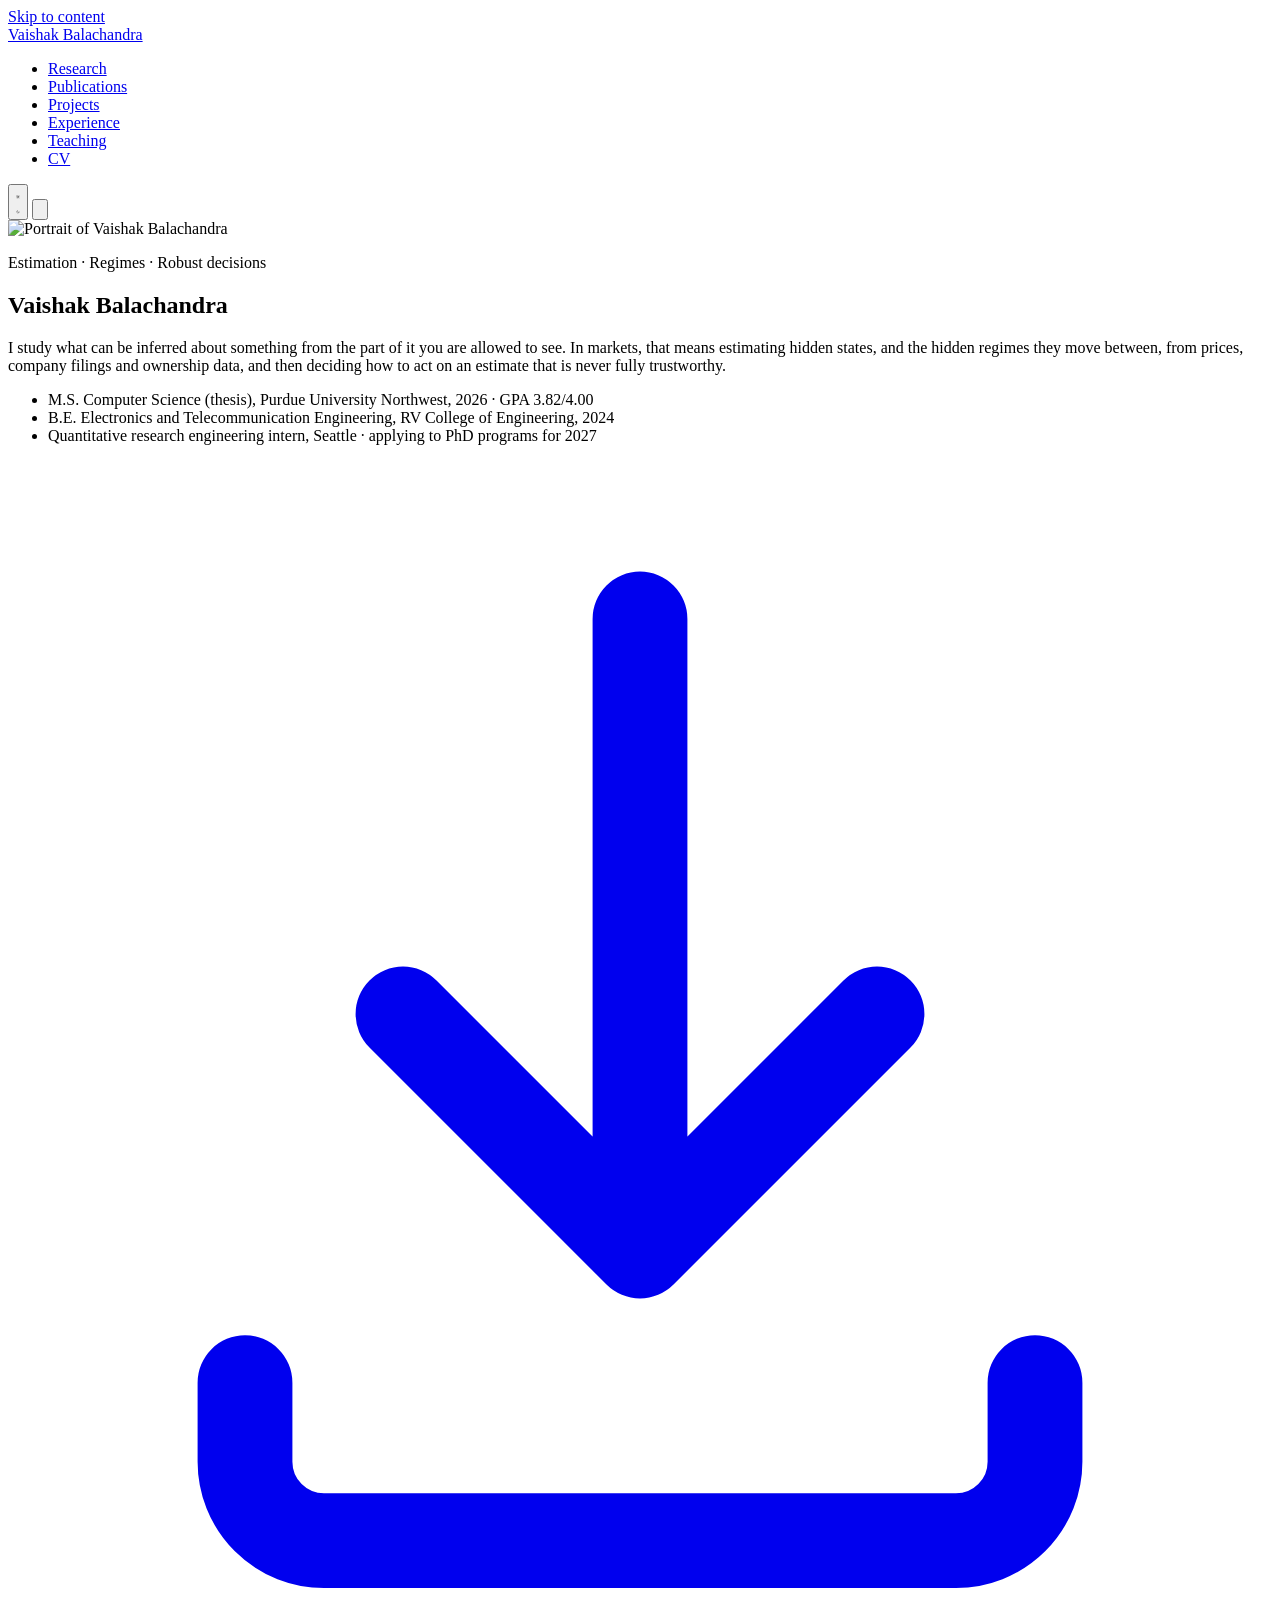
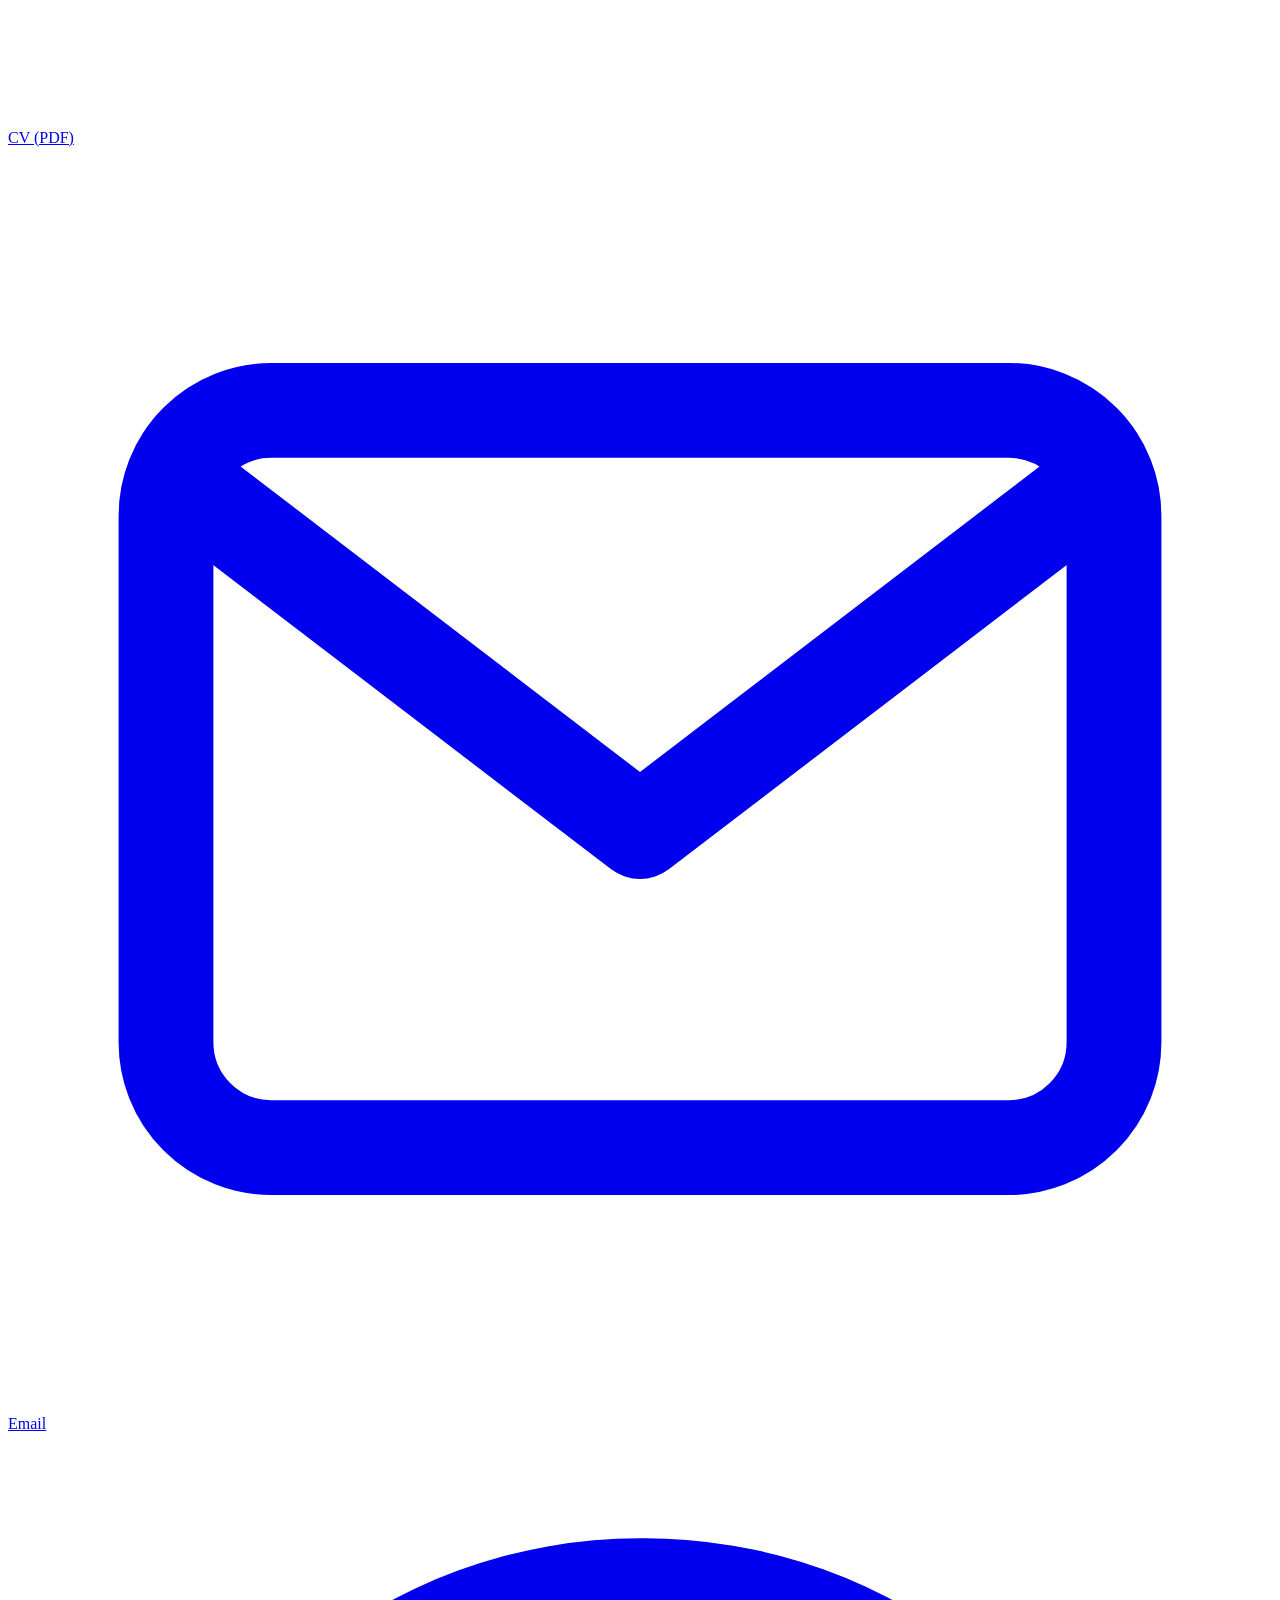
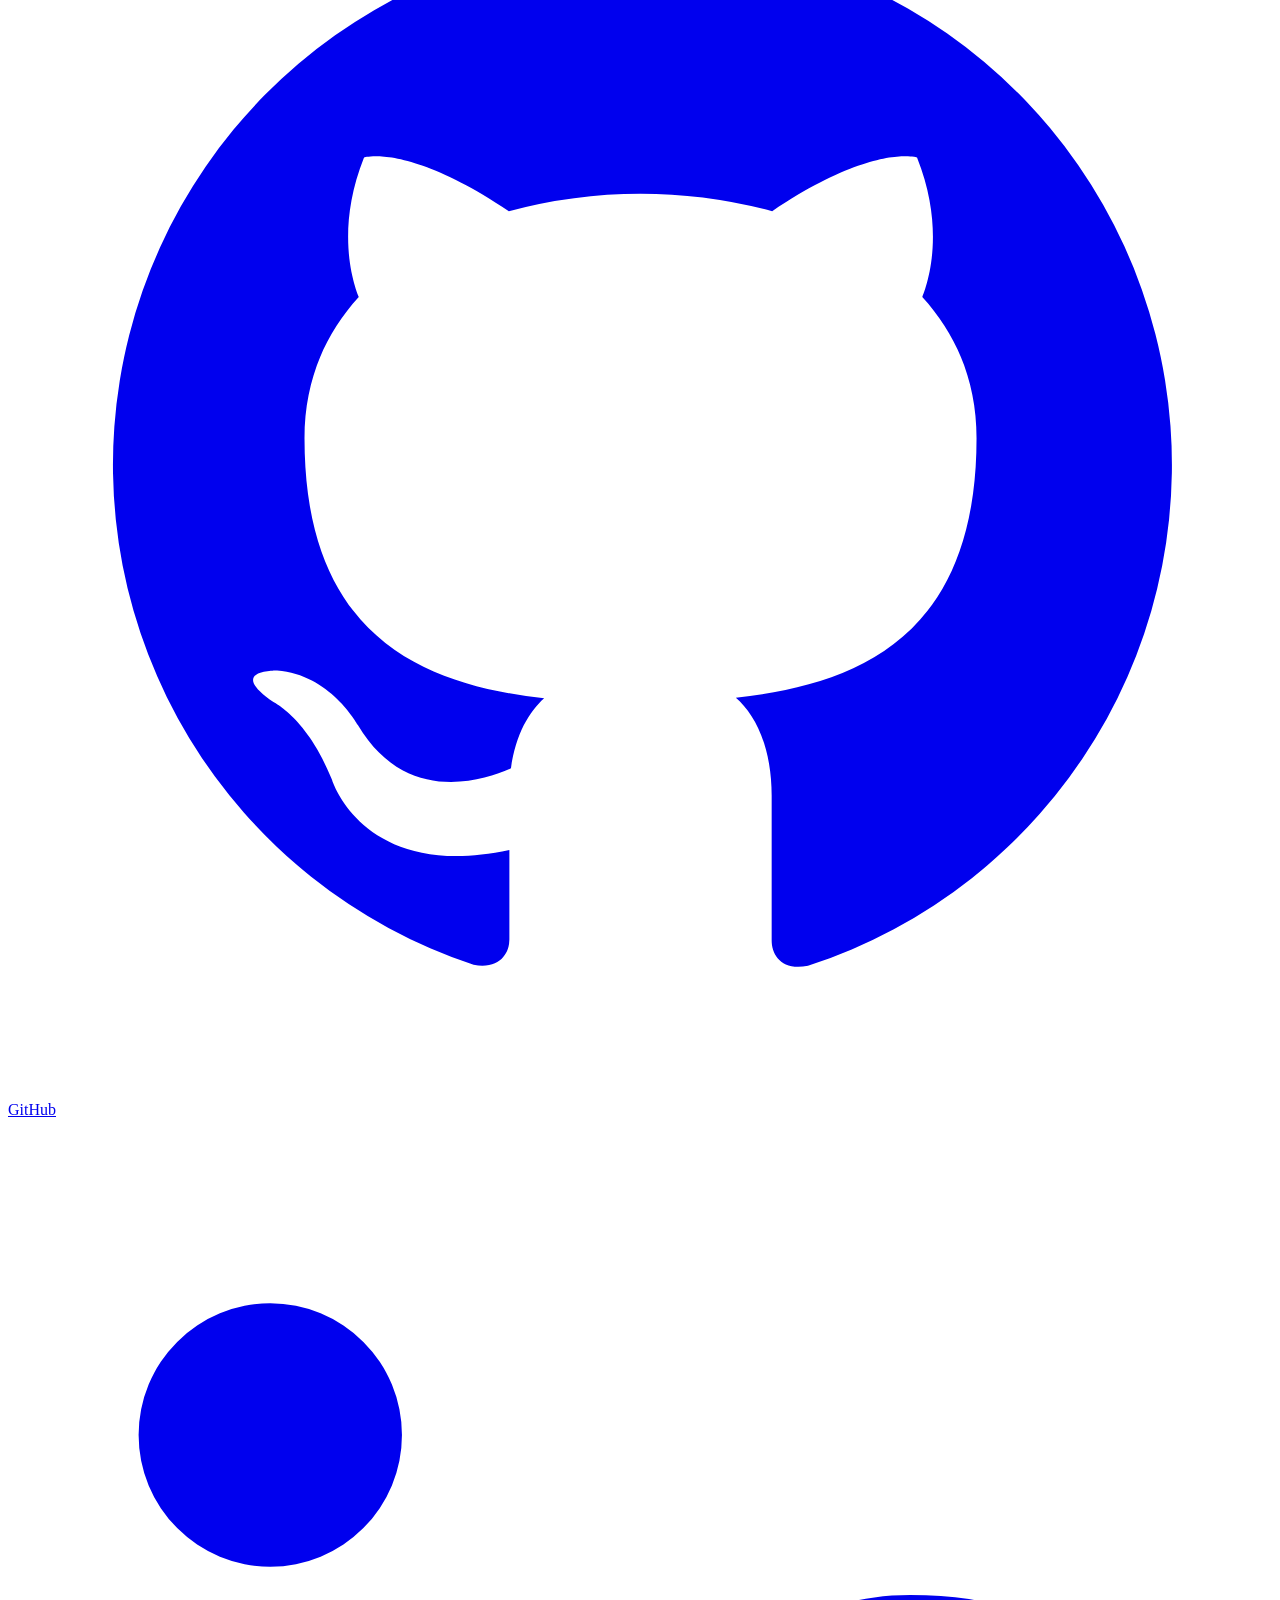
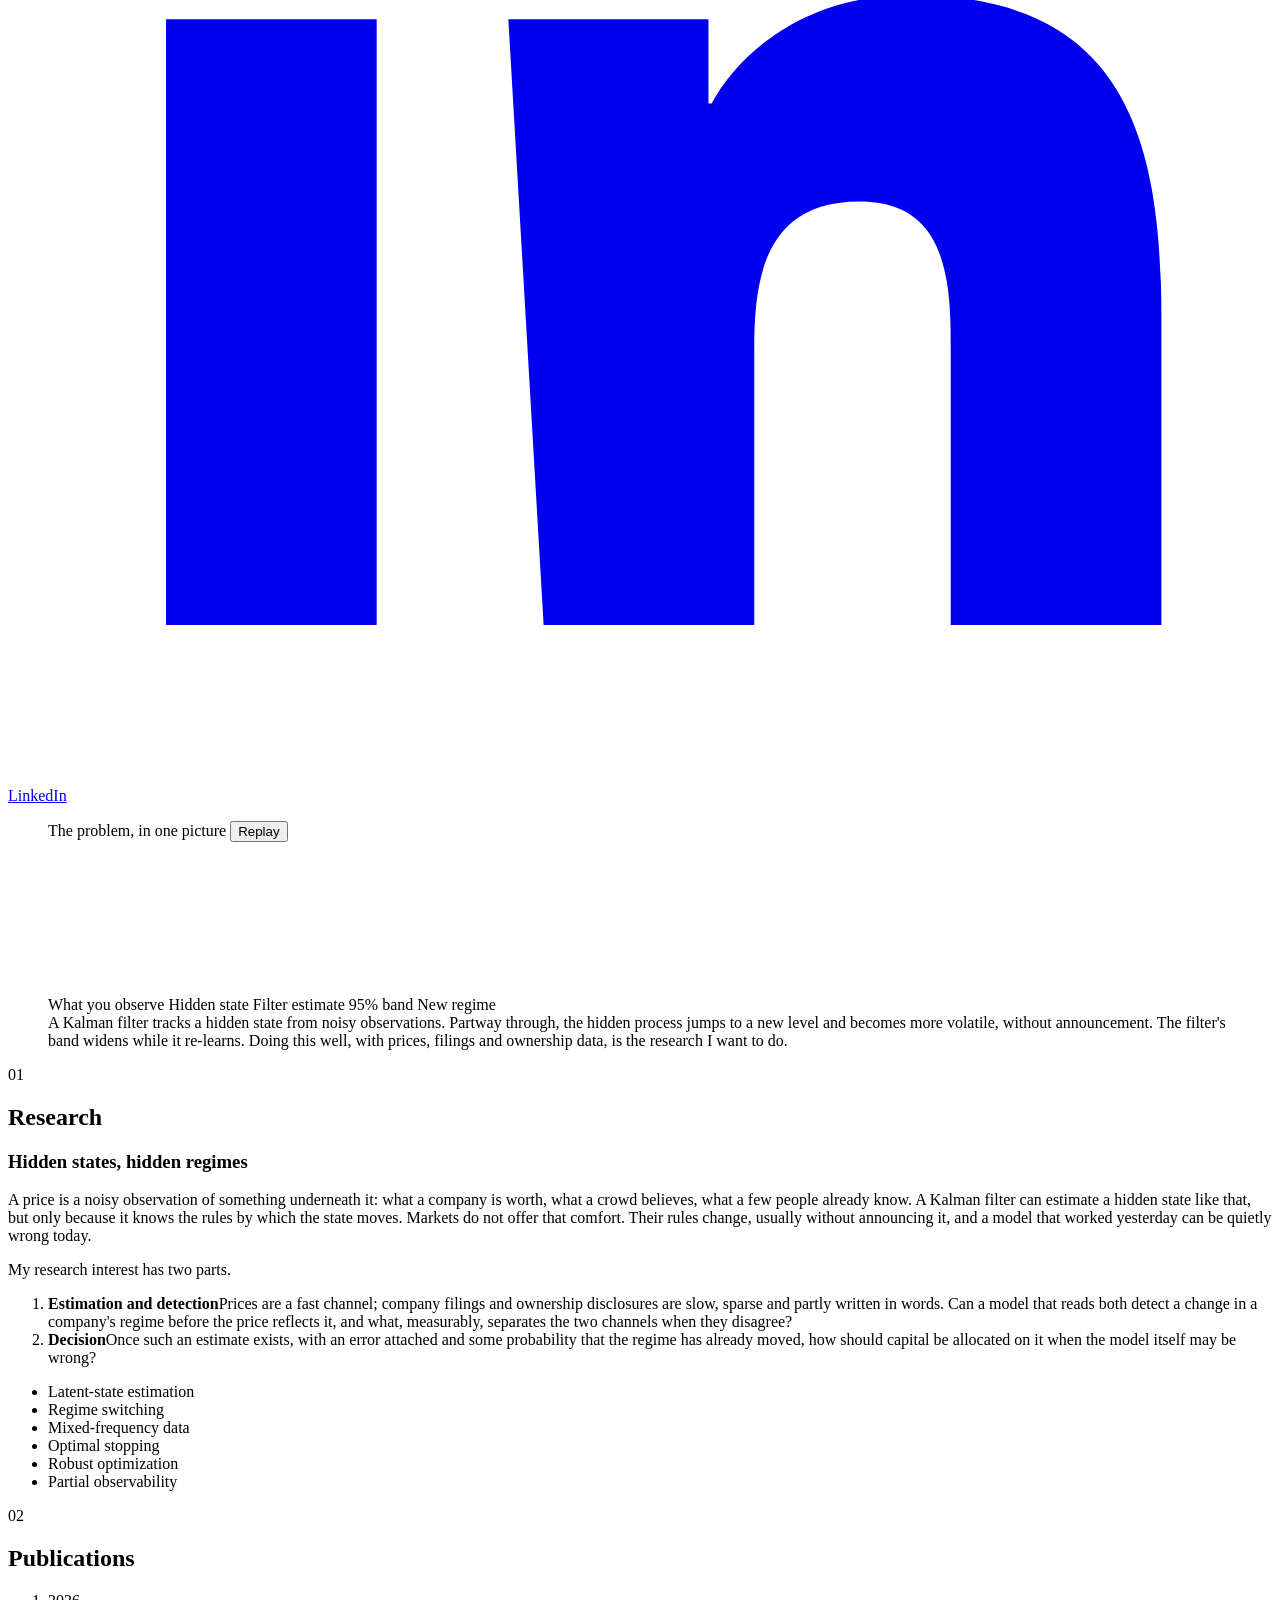
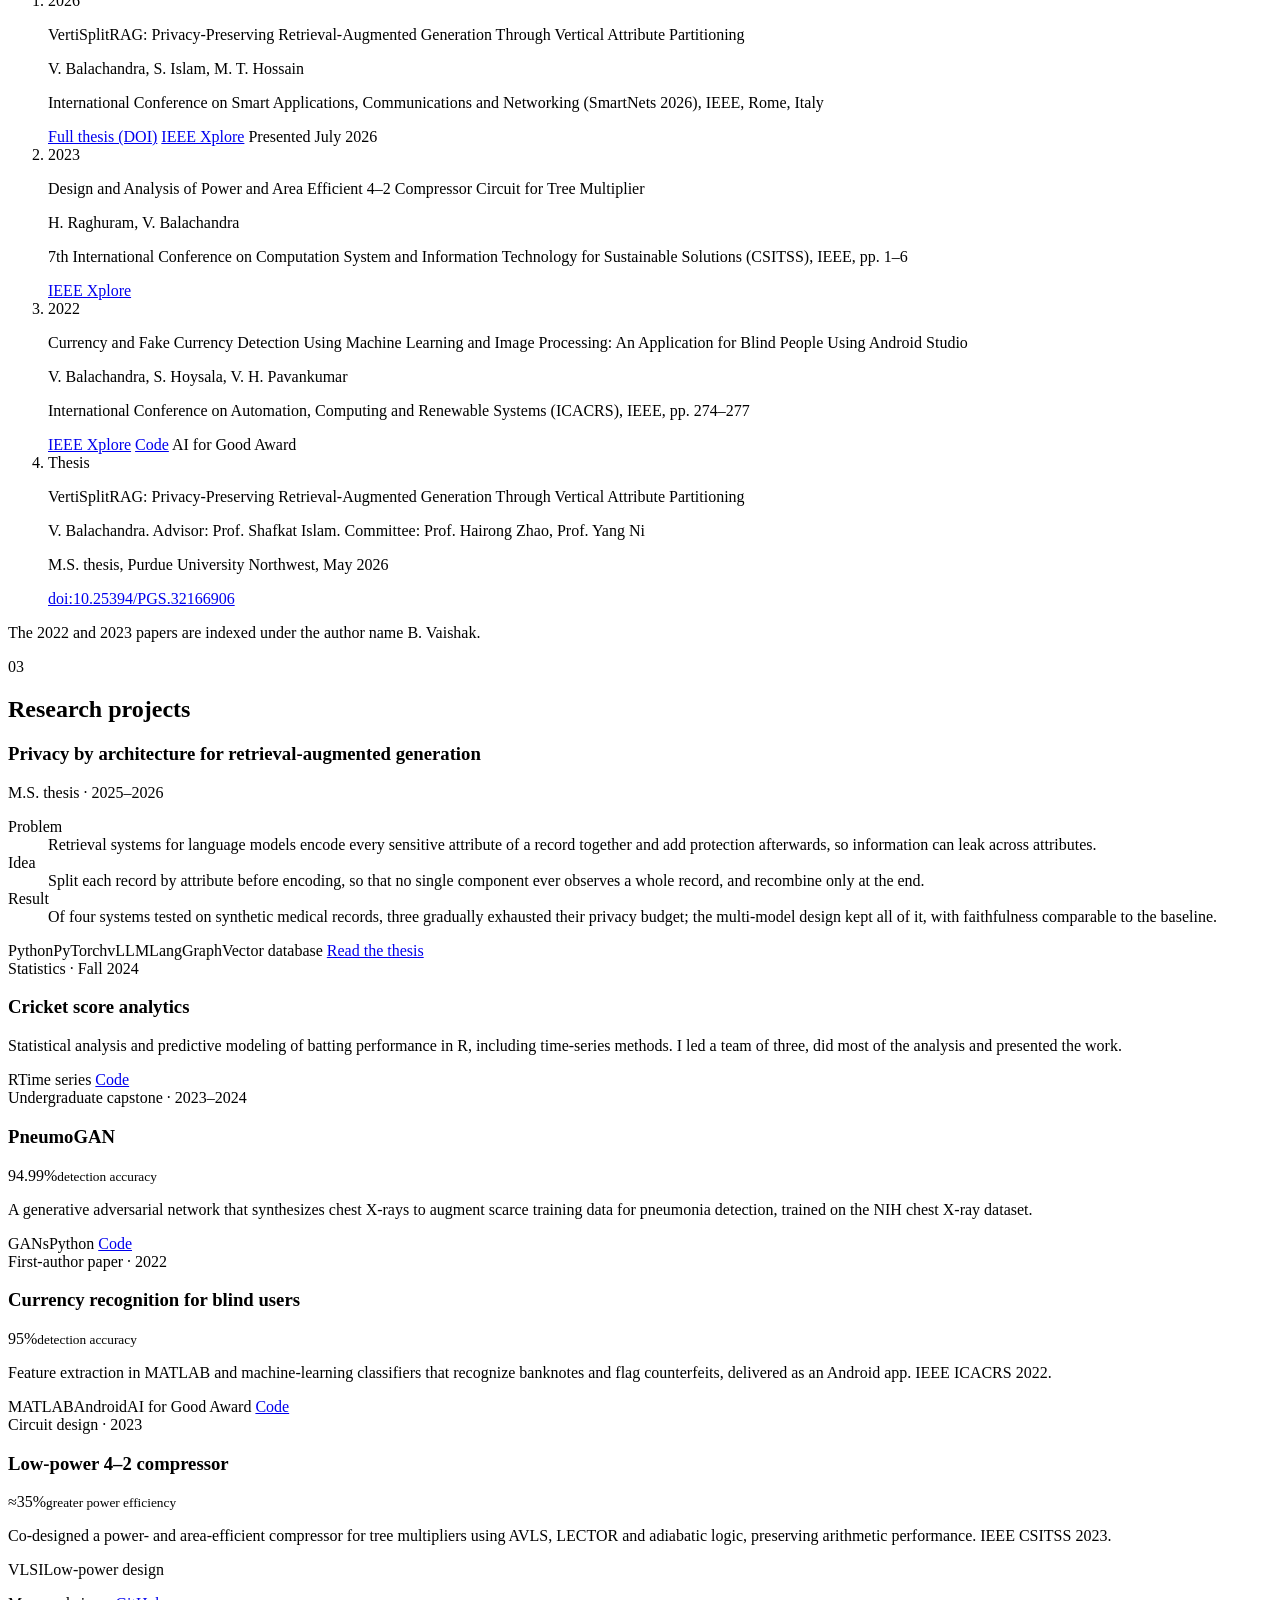
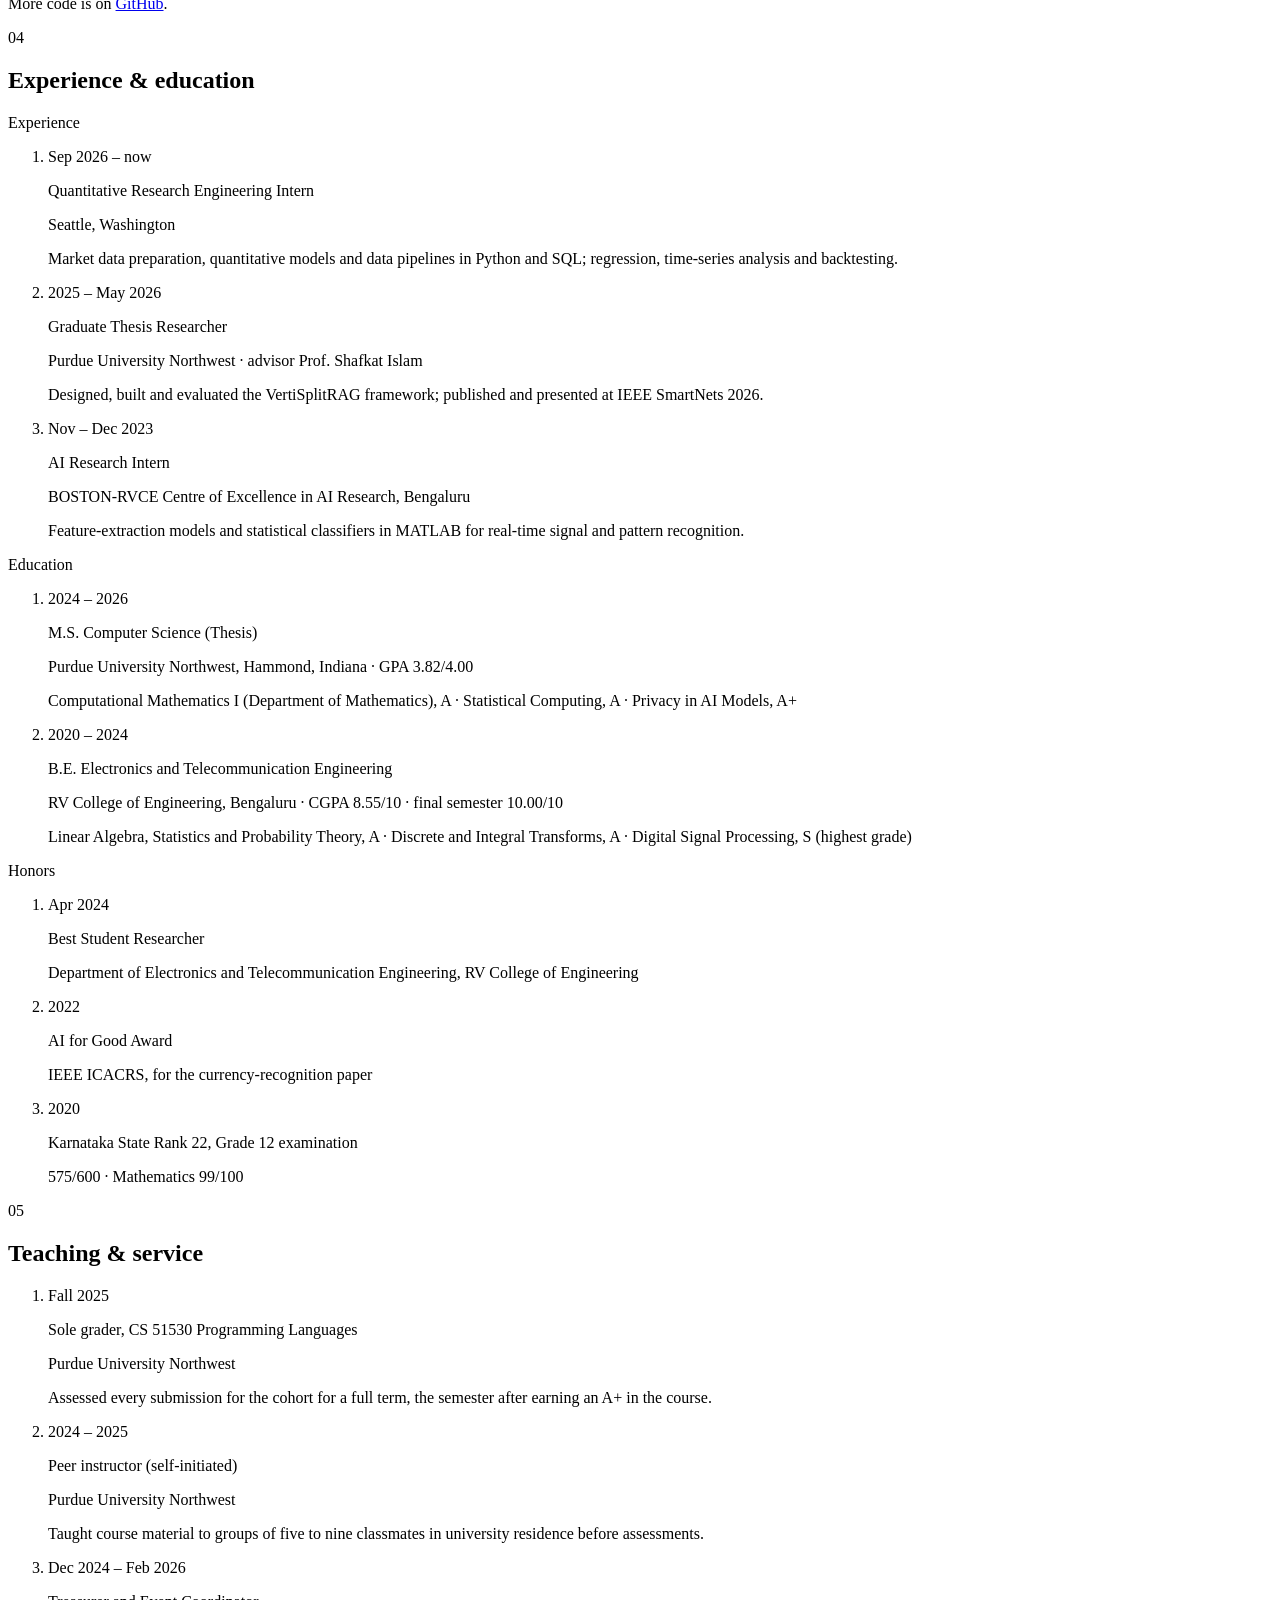
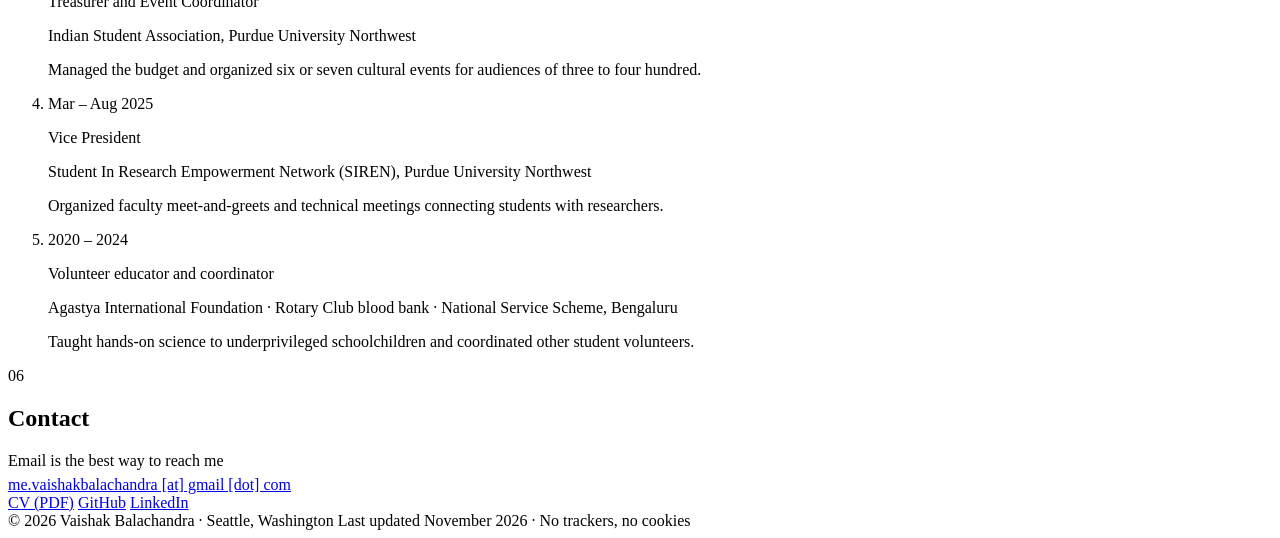
==== index.html @ c7473643 "Add files via upload" ====
<!doctype html>
<html lang="en">
<head>
<meta charset="utf-8">
<meta name="viewport" content="width=device-width, initial-scale=1">
<title>Vaishak Balachandra · Estimation, regimes and decisions under uncertainty</title>
<meta name="description" content="Vaishak Balachandra studies how to estimate hidden states and hidden regimes from noisy financial data, and how to act on estimates that are never fully trustworthy. M.S. Computer Science (thesis), Purdue University Northwest; IEEE SmartNets 2026.">
<meta name="author" content="Vaishak Balachandra">
<link rel="canonical" href="https://vaishakbalachandra.github.io/">
<meta name="theme-color" content="#faf9f6">

<meta property="og:type" content="profile">
<meta property="og:site_name" content="Vaishak Balachandra">
<meta property="og:title" content="Vaishak Balachandra">
<meta property="og:description" content="Estimating hidden states and hidden regimes from noisy financial data, and deciding how to act on estimates that are never fully trustworthy.">
<meta property="og:url" content="https://vaishakbalachandra.github.io/">
<meta property="og:image" content="https://vaishakbalachandra.github.io/assets/img/og-card.png">
<meta property="og:image:width" content="1200">
<meta property="og:image:height" content="630">
<meta property="profile:first_name" content="Vaishak">
<meta property="profile:last_name" content="Balachandra">
<meta name="twitter:card" content="summary_large_image">

<link rel="icon" href="assets/favicon.svg" type="image/svg+xml">
<link rel="apple-touch-icon" href="assets/img/apple-touch-icon.png">
<link rel="preload" href="assets/fonts/newsreader-latin-500-normal.woff2" as="font" type="font/woff2" crossorigin>
<link rel="preload" href="assets/fonts/inter-latin-400-normal.woff2" as="font" type="font/woff2" crossorigin>
<link rel="stylesheet" href="assets/css/site.css">
<script>
  // Apply a saved theme before first paint, so there is no flash.
  (function () {
    try {
      var t = localStorage.getItem("theme");
      if (t === "light" || t === "dark") document.documentElement.setAttribute("data-theme", t);
    } catch (e) {}
  })();
</script>
<script type="application/ld+json">
{
  "@context": "https://schema.org",
  "@type": "Person",
  "name": "Vaishak Balachandra",
  "url": "https://vaishakbalachandra.github.io/",
  "image": "https://vaishakbalachandra.github.io/assets/img/vaishak.jpg",
  "jobTitle": "Quantitative Research Engineering Intern",
  "address": { "@type": "PostalAddress", "addressLocality": "Seattle", "addressRegion": "WA", "addressCountry": "US" },
  "alumniOf": [
    { "@type": "CollegeOrUniversity", "name": "Purdue University Northwest" },
    { "@type": "CollegeOrUniversity", "name": "RV College of Engineering" }
  ],
  "knowsAbout": ["State-space models", "Kalman filtering", "Regime switching", "Time series", "Robust optimization", "Quantitative finance", "Privacy-preserving machine learning"],
  "sameAs": [
    "https://github.com/vaishakbalachandra",
    "https://www.linkedin.com/in/vaishakbalachandra/"
  ]
}
</script>
</head>
<body>
<a class="skip" href="#main">Skip to content</a>

<header class="site-header">
  <nav class="wrap nav" aria-label="Main">
    <a class="brand" href="#top">Vaishak Balachandra</a>
    <ul class="nav-links" id="nav-links">
      <li><a href="#research">Research</a></li>
      <li><a href="#publications">Publications</a></li>
      <li><a href="#projects">Projects</a></li>
      <li><a href="#experience">Experience</a></li>
      <li><a href="#teaching">Teaching</a></li>
      <li><a href="cv/Vaishak_Balachandra_CV.pdf">CV</a></li>
    </ul>
    <div class="nav-actions">
      <button class="icon-btn theme-toggle" type="button" aria-label="Switch between light and dark theme">
        <svg class="sun" viewBox="0 0 24 24" fill="none" stroke="currentColor" stroke-width="1.8" stroke-linecap="round" aria-hidden="true"><circle cx="12" cy="12" r="4.2"/><path d="M12 2.5v2.2M12 19.3v2.2M4.6 4.6l1.6 1.6M17.8 17.8l1.6 1.6M2.5 12h2.2M19.3 12h2.2M4.6 19.4l1.6-1.6M17.8 6.2l1.6-1.6"/></svg>
        <svg class="moon" viewBox="0 0 24 24" fill="none" stroke="currentColor" stroke-width="1.8" stroke-linecap="round" stroke-linejoin="round" aria-hidden="true"><path d="M20.5 14.2A8.5 8.5 0 0 1 9.8 3.5a8.5 8.5 0 1 0 10.7 10.7z"/></svg>
      </button>
      <button class="icon-btn menu-btn" type="button" aria-label="Open menu" aria-controls="nav-links" aria-expanded="false">
        <svg viewBox="0 0 24 24" fill="none" stroke="currentColor" stroke-width="1.8" stroke-linecap="round" aria-hidden="true"><path d="M4 7h16M4 12h16M4 17h16"/></svg>
      </button>
    </div>
  </nav>
</header>

<main id="main">
  <!-- ================= HERO ================= -->
  <section class="hero" id="top">
    <div class="wrap hero-grid">
      <div>
        <div class="hero-id">
          <div class="portrait">
            <picture>
              <source srcset="assets/img/vaishak.webp" type="image/webp">
              <img src="assets/img/vaishak.jpg" alt="Portrait of Vaishak Balachandra" width="640" height="799">
            </picture>
          </div>
          <div>
            <p class="kicker">Estimation&nbsp;· Regimes&nbsp;· Robust&nbsp;decisions</p>
            <h1>Vaishak Balachandra</h1>
          </div>
        </div>
        <p class="lede">I study what can be inferred about something from the part of it you are allowed to see. In markets, that means estimating hidden states, and the hidden regimes they move between, from prices, company filings and ownership data, and then deciding how to act on an estimate that is never fully trustworthy.</p>
        <ul class="meta-list">
          <li>M.S. Computer Science (thesis), Purdue University Northwest, 2026&nbsp;· GPA 3.82/4.00</li>
          <li>B.E. Electronics and Telecommunication Engineering, RV College of Engineering, 2024</li>
          <li>Quantitative research engineering intern, Seattle&nbsp;· applying to PhD programs for&nbsp;2027</li>
        </ul>
        <div class="actions">
          <a class="btn primary" href="cv/Vaishak_Balachandra_CV.pdf">
            <svg viewBox="0 0 24 24" fill="none" stroke="currentColor" stroke-width="1.8" stroke-linecap="round" stroke-linejoin="round" aria-hidden="true"><path d="M12 3v12m0 0l-4.5-4.5M12 15l4.5-4.5M4.5 17.5v1.5A1.5 1.5 0 0 0 6 20.5h12a1.5 1.5 0 0 0 1.5-1.5v-1.5"/></svg>
            CV (PDF)
          </a>
          <a class="btn" href="#contact" data-user="me.vaishakbalachandra" data-domain="gmail.com">
            <svg viewBox="0 0 24 24" fill="none" stroke="currentColor" stroke-width="1.8" stroke-linecap="round" stroke-linejoin="round" aria-hidden="true"><rect x="3" y="5" width="18" height="14" rx="2"/><path d="M3.5 6.5l8.5 6.5 8.5-6.5"/></svg>
            Email
          </a>
          <a class="btn" href="https://github.com/vaishakbalachandra" rel="me">
            <svg viewBox="0 0 24 24" fill="currentColor" aria-hidden="true"><path d="M12 2a10 10 0 0 0-3.16 19.49c.5.09.68-.22.68-.48v-1.7c-2.78.6-3.37-1.34-3.37-1.34-.46-1.16-1.11-1.47-1.11-1.47-.91-.62.07-.6.07-.6 1 .07 1.53 1.03 1.53 1.03.9 1.52 2.34 1.08 2.91.83.09-.65.35-1.08.63-1.33-2.22-.25-4.55-1.11-4.55-4.94 0-1.09.39-1.98 1.03-2.68-.1-.25-.45-1.27.1-2.65 0 0 .84-.27 2.75 1.02a9.56 9.56 0 0 1 5 0c1.91-1.29 2.75-1.02 2.75-1.02.55 1.38.2 2.4.1 2.65.64.7 1.03 1.59 1.03 2.68 0 3.84-2.34 4.68-4.57 4.93.36.31.68.92.68 1.86v2.75c0 .27.18.58.69.48A10 10 0 0 0 12 2z"/></svg>
            GitHub
          </a>
          <a class="btn" href="https://www.linkedin.com/in/vaishakbalachandra/" rel="me">
            <svg viewBox="0 0 24 24" fill="currentColor" aria-hidden="true"><path d="M4.98 3.5a2.5 2.5 0 1 1 0 5 2.5 2.5 0 0 1 0-5zM3 9.5h4V21H3zM9.5 9.5h3.8v1.6h.06c.53-1 1.83-2.06 3.77-2.06 4.03 0 4.77 2.65 4.77 6.1V21h-4v-5.2c0-1.24-.02-2.84-1.73-2.84-1.74 0-2 1.35-2 2.75V21h-4z"/></svg>
            LinkedIn
          </a>
        </div>
      </div>

      <figure class="figure-card" aria-labelledby="kf-cap">
        <div class="figure-head">
          <span class="figure-title">The problem, in one picture</span>
          <button class="replay" id="kf-replay" type="button">Replay</button>
        </div>
        <div class="figure-canvas">
          <canvas id="kf-canvas" role="img" aria-label="Chart: noisy observations of a hidden state, the true state as a dashed line, and a Kalman filter estimate with its uncertainty band, which widens after a regime change partway through."></canvas>
        </div>
        <div class="legend" aria-hidden="true">
          <span><i class="swatch dot"></i>What you observe</span>
          <span><i class="swatch truth"></i>Hidden state</span>
          <span><i class="swatch"></i>Filter estimate</span>
          <span><i class="swatch band"></i>95% band</span>
          <span><i class="swatch regime"></i>New regime</span>
        </div>
        <figcaption id="kf-cap">A Kalman filter tracks a hidden state from noisy observations. Partway through, the hidden process jumps to a new level and becomes more volatile, without announcement. The filter's band widens while it re-learns. Doing this well, with prices, filings and ownership data, is the research I want to do.</figcaption>
      </figure>
    </div>
  </section>

  <!-- ================= RESEARCH ================= -->
  <section class="section" id="research">
    <div class="wrap section-grid">
      <div class="section-label"><span class="num">01</span><h2>Research</h2></div>
      <div class="section-body reveal">
        <h3 class="lead-title">Hidden states, hidden regimes</h3>
        <p>A price is a noisy observation of something underneath it: what a company is worth, what a crowd believes, what a few people already know. A Kalman filter can estimate a hidden state like that, but only because it knows the rules by which the state moves. Markets do not offer that comfort. Their rules change, usually without announcing it, and a model that worked yesterday can be quietly wrong today.</p>
        <p>My research interest has two parts.</p>
        <ol class="questions">
          <li><strong>Estimation and detection</strong>Prices are a fast channel; company filings and ownership disclosures are slow, sparse and partly written in words. Can a model that reads both detect a change in a company's regime before the price reflects it, and what, measurably, separates the two channels when they disagree?</li>
          <li><strong>Decision</strong>Once such an estimate exists, with an error attached and some probability that the regime has already moved, how should capital be allocated on it when the model itself may be wrong?</li>
        </ol>
        <ul class="tags" aria-label="Research interests">
          <li>Latent-state estimation</li>
          <li>Regime switching</li>
          <li>Mixed-frequency data</li>
          <li>Optimal stopping</li>
          <li>Robust optimization</li>
          <li>Partial observability</li>
        </ul>
      </div>
    </div>
  </section>

  <!-- ================= PUBLICATIONS ================= -->
  <section class="section" id="publications">
    <div class="wrap section-grid">
      <div class="section-label"><span class="num">02</span><h2>Publications</h2></div>
      <div class="section-body reveal">
        <ol class="pubs">
          <li class="pub">
            <div class="pub-year">2026</div>
            <div>
              <p class="pub-title">VertiSplitRAG: Privacy-Preserving Retrieval-Augmented Generation Through Vertical Attribute Partitioning</p>
              <p class="pub-authors"><span class="me">V. Balachandra</span>, S. Islam, M. T. Hossain</p>
              <p class="pub-venue">International Conference on Smart Applications, Communications and Networking (SmartNets 2026), IEEE, Rome, Italy</p>
              <div class="pub-links">
                <a class="chip" href="https://doi.org/10.25394/PGS.32166906">Full thesis (DOI)</a>
                <a class="chip" href="https://ieeexplore.ieee.org/search/searchresult.jsp?queryText=VertiSplitRAG">IEEE Xplore</a>
                <span class="chip">Presented July 2026</span>
              </div>
            </div>
          </li>
          <li class="pub">
            <div class="pub-year">2023</div>
            <div>
              <p class="pub-title">Design and Analysis of Power and Area Efficient 4–2 Compressor Circuit for Tree Multiplier</p>
              <p class="pub-authors">H. Raghuram, <span class="me">V. Balachandra</span></p>
              <p class="pub-venue">7th International Conference on Computation System and Information Technology for Sustainable Solutions (CSITSS), IEEE, pp. 1–6</p>
              <div class="pub-links">
                <a class="chip" href="https://ieeexplore.ieee.org/search/searchresult.jsp?queryText=Power%20and%20Area%20Efficient%204-2%20Compressor%20Circuit%20for%20Tree%20Multiplier">IEEE Xplore</a>
              </div>
            </div>
          </li>
          <li class="pub">
            <div class="pub-year">2022</div>
            <div>
              <p class="pub-title">Currency and Fake Currency Detection Using Machine Learning and Image Processing: An Application for Blind People Using Android Studio</p>
              <p class="pub-authors"><span class="me">V. Balachandra</span>, S. Hoysala, V. H. Pavankumar</p>
              <p class="pub-venue">International Conference on Automation, Computing and Renewable Systems (ICACRS), IEEE, pp. 274–277</p>
              <div class="pub-links">
                <a class="chip" href="https://ieeexplore.ieee.org/search/searchresult.jsp?queryText=Currency%20and%20Fake%20Currency%20Detection%20Blind%20People%20Android%20Studio">IEEE Xplore</a>
                <a class="chip" href="https://github.com/vaishakbalachandra/Currency-and-Fake-Currency-Detection">Code</a>
                <span class="chip award">AI for Good Award</span>
              </div>
            </div>
          </li>
          <li class="pub">
            <div class="pub-year">Thesis</div>
            <div>
              <p class="pub-title">VertiSplitRAG: Privacy-Preserving Retrieval-Augmented Generation Through Vertical Attribute Partitioning</p>
              <p class="pub-authors"><span class="me">V. Balachandra</span>. Advisor: Prof. Shafkat Islam. Committee: Prof. Hairong Zhao, Prof. Yang Ni</p>
              <p class="pub-venue">M.S. thesis, Purdue University Northwest, May 2026</p>
              <div class="pub-links">
                <a class="chip" href="https://doi.org/10.25394/PGS.32166906">doi:10.25394/PGS.32166906</a>
              </div>
            </div>
          </li>
        </ol>
        <p class="note">The 2022 and 2023 papers are indexed under the author name B. Vaishak.</p>
      </div>
    </div>
  </section>

  <!-- ================= PROJECTS ================= -->
  <section class="section" id="projects">
    <div class="wrap section-grid">
      <div class="section-label"><span class="num">03</span><h2>Research projects</h2></div>
      <div class="section-body reveal">
        <article class="feature">
          <div class="feature-top">
            <h3>Privacy by architecture for retrieval-augmented generation</h3>
            <span class="eyebrow">M.S. thesis&nbsp;· 2025–2026</span>
          </div>
          <dl class="pid">
            <div><dt>Problem</dt><dd>Retrieval systems for language models encode every sensitive attribute of a record together and add protection afterwards, so information can leak across attributes.</dd></div>
            <div><dt>Idea</dt><dd>Split each record by attribute before encoding, so that no single component ever observes a whole record, and recombine only at the end.</dd></div>
            <div class="result"><dt>Result</dt><dd>Of four systems tested on synthetic medical records, three gradually exhausted their privacy budget; the multi-model design kept all of it, with faithfulness comparable to the baseline.</dd></div>
          </dl>
          <div class="stack">
            <span class="chip">Python</span><span class="chip">PyTorch</span><span class="chip">vLLM</span><span class="chip">LangGraph</span><span class="chip">Vector database</span>
            <a class="chip" href="https://doi.org/10.25394/PGS.32166906">Read the thesis</a>
          </div>
        </article>

        <div class="cards">
          <article class="card">
            <span class="eyebrow">Statistics&nbsp;· Fall 2024</span>
            <h3>Cricket score analytics</h3>
            <p>Statistical analysis and predictive modeling of batting performance in R, including time-series methods. I led a team of three, did most of the analysis and presented the work.</p>
            <div class="card-foot">
              <span class="chip">R</span><span class="chip">Time series</span>
              <a class="chip" href="https://github.com/vaishakbalachandra/Cricket-Analytics-Batting-Performance-Analysis-Prediction">Code</a>
            </div>
          </article>
          <article class="card">
            <span class="eyebrow">Undergraduate capstone&nbsp;· 2023–2024</span>
            <h3>PneumoGAN</h3>
            <div class="metric">94.99%<small>detection accuracy</small></div>
            <p>A generative adversarial network that synthesizes chest X-rays to augment scarce training data for pneumonia detection, trained on the NIH chest X-ray dataset.</p>
            <div class="card-foot">
              <span class="chip">GANs</span><span class="chip">Python</span>
              <a class="chip" href="https://github.com/vaishakbalachandra/PneumoGAN">Code</a>
            </div>
          </article>
          <article class="card">
            <span class="eyebrow">First-author paper&nbsp;· 2022</span>
            <h3>Currency recognition for blind users</h3>
            <div class="metric">95%<small>detection accuracy</small></div>
            <p>Feature extraction in MATLAB and machine-learning classifiers that recognize banknotes and flag counterfeits, delivered as an Android app. IEEE ICACRS 2022.</p>
            <div class="card-foot">
              <span class="chip">MATLAB</span><span class="chip">Android</span><span class="chip award">AI for Good Award</span>
              <a class="chip" href="https://github.com/vaishakbalachandra/Currency-and-Fake-Currency-Detection">Code</a>
            </div>
          </article>
          <article class="card">
            <span class="eyebrow">Circuit design&nbsp;· 2023</span>
            <h3>Low-power 4–2 compressor</h3>
            <div class="metric">≈35%<small>greater power efficiency</small></div>
            <p>Co-designed a power- and area-efficient compressor for tree multipliers using AVLS, LECTOR and adiabatic logic, preserving arithmetic performance. IEEE CSITSS 2023.</p>
            <div class="card-foot">
              <span class="chip">VLSI</span><span class="chip">Low-power design</span>
            </div>
          </article>
        </div>
        <p class="note">More code is on <a href="https://github.com/vaishakbalachandra">GitHub</a>.</p>
      </div>
    </div>
  </section>

  <!-- ================= EXPERIENCE & EDUCATION ================= -->
  <section class="section" id="experience">
    <div class="wrap section-grid">
      <div class="section-label"><span class="num">04</span><h2>Experience &amp; education</h2></div>
      <div class="section-body reveal">
        <p class="subhead">Experience</p>
        <ol class="rows">
          <li class="row">
            <div class="row-date">Sep 2026 – now</div>
            <div>
              <p class="row-title">Quantitative Research Engineering Intern</p>
              <p class="row-org">Seattle, Washington</p>
              <p class="row-desc">Market data preparation, quantitative models and data pipelines in Python and SQL; regression, time-series analysis and backtesting.</p>
            </div>
          </li>
          <li class="row">
            <div class="row-date">2025 – May 2026</div>
            <div>
              <p class="row-title">Graduate Thesis Researcher</p>
              <p class="row-org">Purdue University Northwest&nbsp;· advisor Prof. Shafkat Islam</p>
              <p class="row-desc">Designed, built and evaluated the VertiSplitRAG framework; published and presented at IEEE SmartNets 2026.</p>
            </div>
          </li>
          <li class="row">
            <div class="row-date">Nov – Dec 2023</div>
            <div>
              <p class="row-title">AI Research Intern</p>
              <p class="row-org">BOSTON-RVCE Centre of Excellence in AI Research, Bengaluru</p>
              <p class="row-desc">Feature-extraction models and statistical classifiers in MATLAB for real-time signal and pattern recognition.</p>
            </div>
          </li>
        </ol>

        <p class="subhead">Education</p>
        <ol class="rows">
          <li class="row">
            <div class="row-date">2024 – 2026</div>
            <div>
              <p class="row-title">M.S. Computer Science (Thesis)</p>
              <p class="row-org">Purdue University Northwest, Hammond, Indiana&nbsp;· GPA 3.82/4.00</p>
              <p class="row-desc">Computational Mathematics I (Department of Mathematics), A&nbsp;· Statistical Computing, A&nbsp;· Privacy in AI Models, A+</p>
            </div>
          </li>
          <li class="row">
            <div class="row-date">2020 – 2024</div>
            <div>
              <p class="row-title">B.E. Electronics and Telecommunication Engineering</p>
              <p class="row-org">RV College of Engineering, Bengaluru&nbsp;· CGPA 8.55/10&nbsp;· final semester 10.00/10</p>
              <p class="row-desc">Linear Algebra, Statistics and Probability Theory, A&nbsp;· Discrete and Integral Transforms, A&nbsp;· Digital Signal Processing, S (highest grade)</p>
            </div>
          </li>
        </ol>

        <p class="subhead">Honors</p>
        <ol class="rows">
          <li class="row">
            <div class="row-date">Apr 2024</div>
            <div><p class="row-title">Best Student Researcher</p><p class="row-org">Department of Electronics and Telecommunication Engineering, RV College of Engineering</p></div>
          </li>
          <li class="row">
            <div class="row-date">2022</div>
            <div><p class="row-title">AI for Good Award</p><p class="row-org">IEEE ICACRS, for the currency-recognition paper</p></div>
          </li>
          <li class="row">
            <div class="row-date">2020</div>
            <div><p class="row-title">Karnataka State Rank 22, Grade 12 examination</p><p class="row-org">575/600&nbsp;· Mathematics 99/100</p></div>
          </li>
        </ol>
      </div>
    </div>
  </section>

  <!-- ================= TEACHING & SERVICE ================= -->
  <section class="section" id="teaching">
    <div class="wrap section-grid">
      <div class="section-label"><span class="num">05</span><h2>Teaching &amp; service</h2></div>
      <div class="section-body reveal">
        <ol class="rows">
          <li class="row">
            <div class="row-date">Fall 2025</div>
            <div><p class="row-title">Sole grader, CS 51530 Programming Languages</p><p class="row-org">Purdue University Northwest</p><p class="row-desc">Assessed every submission for the cohort for a full term, the semester after earning an A+ in the course.</p></div>
          </li>
          <li class="row">
            <div class="row-date">2024 – 2025</div>
            <div><p class="row-title">Peer instructor (self-initiated)</p><p class="row-org">Purdue University Northwest</p><p class="row-desc">Taught course material to groups of five to nine classmates in university residence before assessments.</p></div>
          </li>
          <li class="row">
            <div class="row-date">Dec 2024 – Feb 2026</div>
            <div><p class="row-title">Treasurer and Event Coordinator</p><p class="row-org">Indian Student Association, Purdue University Northwest</p><p class="row-desc">Managed the budget and organized six or seven cultural events for audiences of three to four hundred.</p></div>
          </li>
          <li class="row">
            <div class="row-date">Mar – Aug 2025</div>
            <div><p class="row-title">Vice President</p><p class="row-org">Student In Research Empowerment Network (SIREN), Purdue University Northwest</p><p class="row-desc">Organized faculty meet-and-greets and technical meetings connecting students with researchers.</p></div>
          </li>
          <li class="row">
            <div class="row-date">2020 – 2024</div>
            <div><p class="row-title">Volunteer educator and coordinator</p><p class="row-org">Agastya International Foundation&nbsp;· Rotary Club blood bank&nbsp;· National Service Scheme, Bengaluru</p><p class="row-desc">Taught hands-on science to underprivileged schoolchildren and coordinated other student volunteers.</p></div>
          </li>
        </ol>
      </div>
    </div>
  </section>

  <!-- ================= CONTACT ================= -->
  <section class="section" id="contact">
    <div class="wrap section-grid">
      <div class="section-label"><span class="num">06</span><h2>Contact</h2></div>
      <div class="section-body reveal">
        <div class="contact-card">
          <div>
            <p class="eyebrow" style="margin:0 0 6px">Email is the best way to reach me</p>
            <a class="email" data-user="me.vaishakbalachandra" data-domain="gmail.com" data-show href="#contact">me.vaishakbalachandra [at] gmail [dot] com</a>
          </div>
          <div class="actions">
            <a class="btn primary" href="cv/Vaishak_Balachandra_CV.pdf">CV (PDF)</a>
            <a class="btn" href="https://github.com/vaishakbalachandra" rel="me">GitHub</a>
            <a class="btn" href="https://www.linkedin.com/in/vaishakbalachandra/" rel="me">LinkedIn</a>
          </div>
        </div>
      </div>
    </div>
  </section>
</main>

<footer class="site-footer">
  <div class="wrap">
    <span>© <span id="year">2026</span> Vaishak Balachandra&nbsp;· Seattle, Washington</span>
    <span>Last updated November 2026&nbsp;· No trackers, no&nbsp;cookies</span>
  </div>
</footer>

<script src="assets/js/site.js" defer></script>
<script src="assets/js/figure.js" defer></script>
</body>
</html>
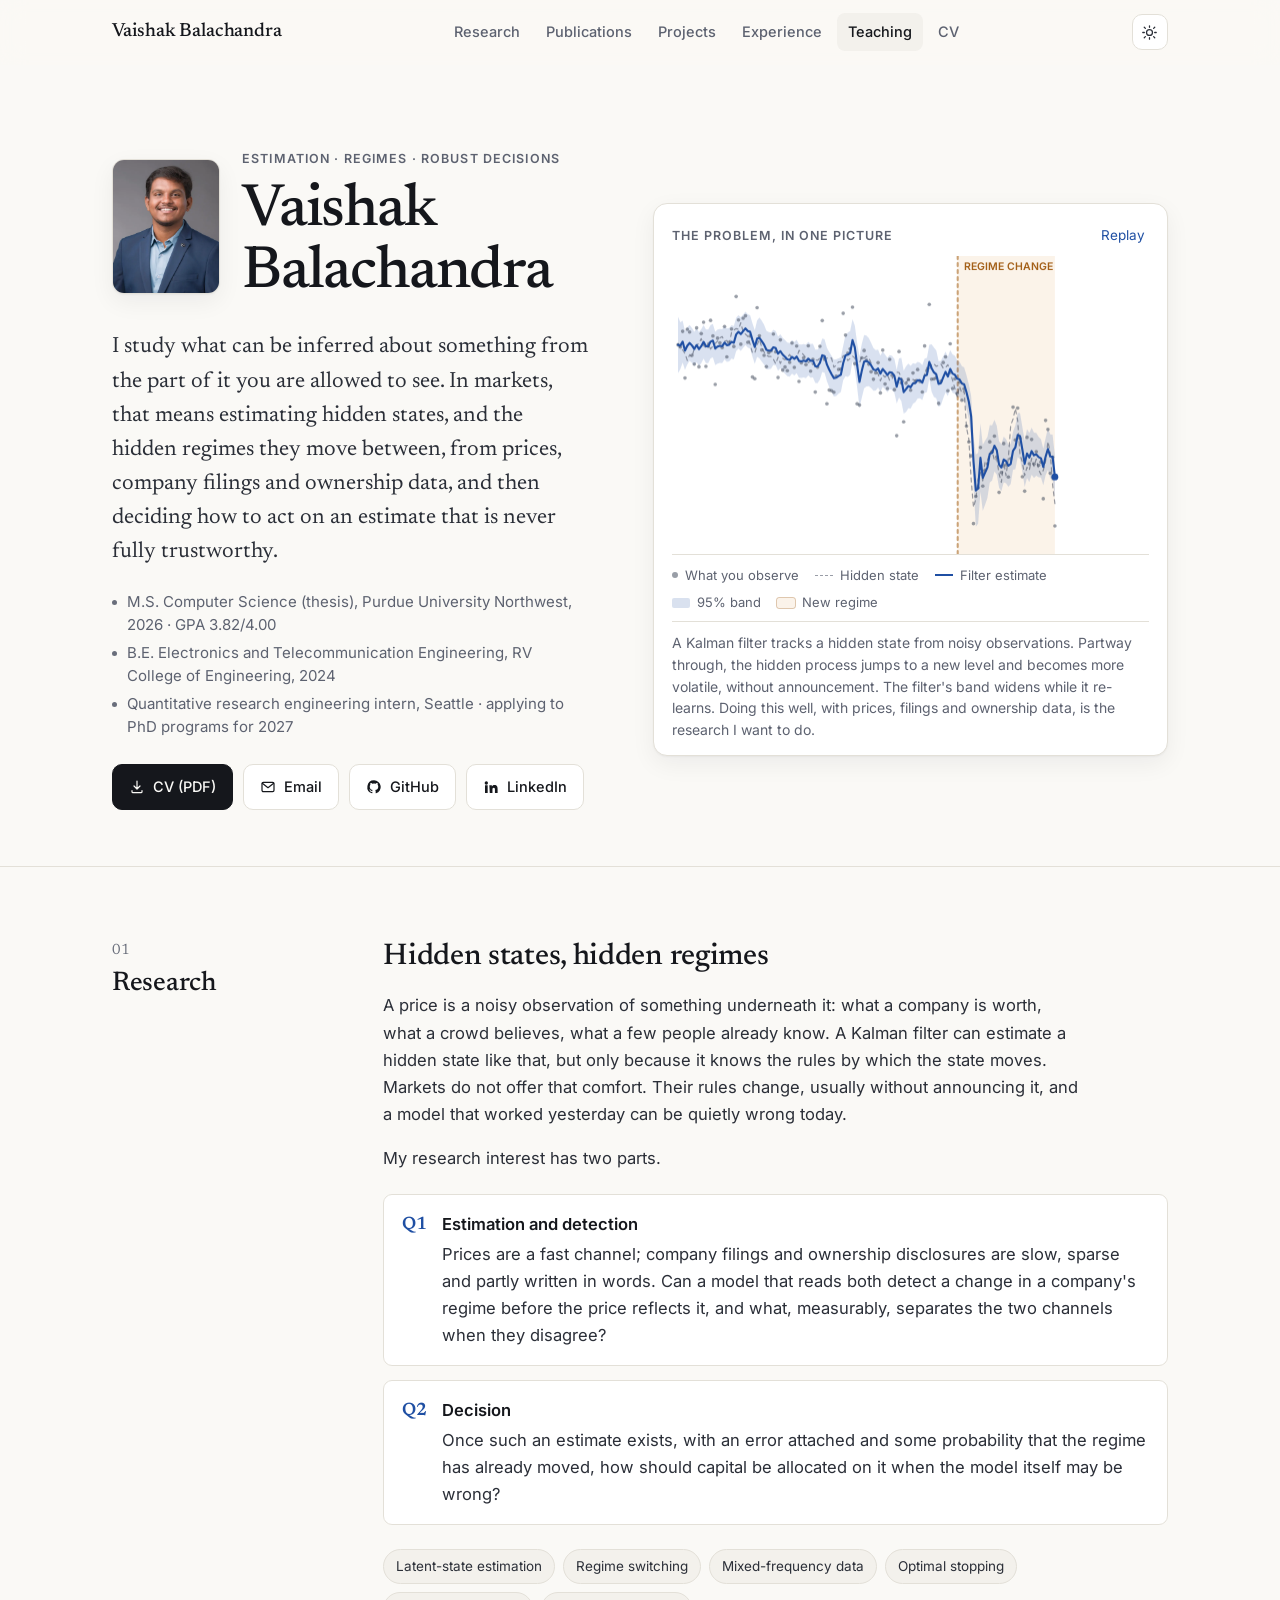
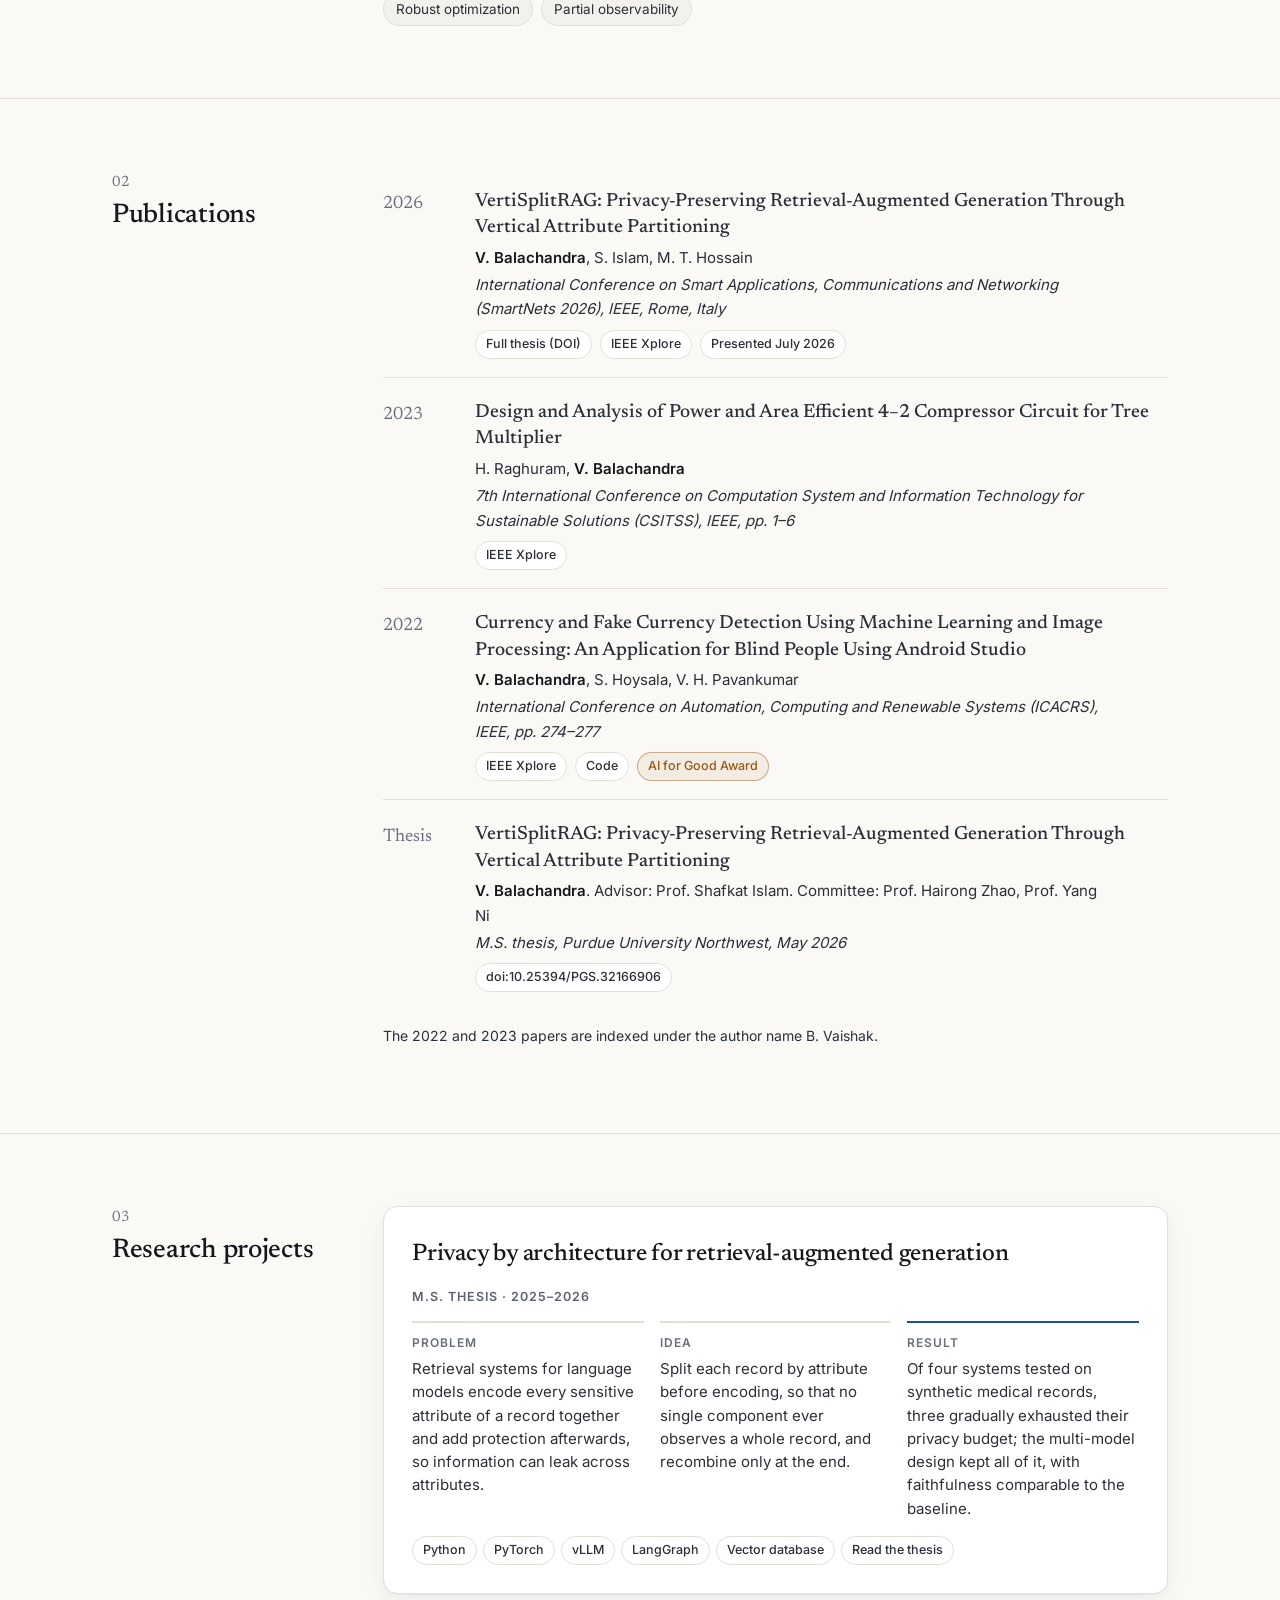
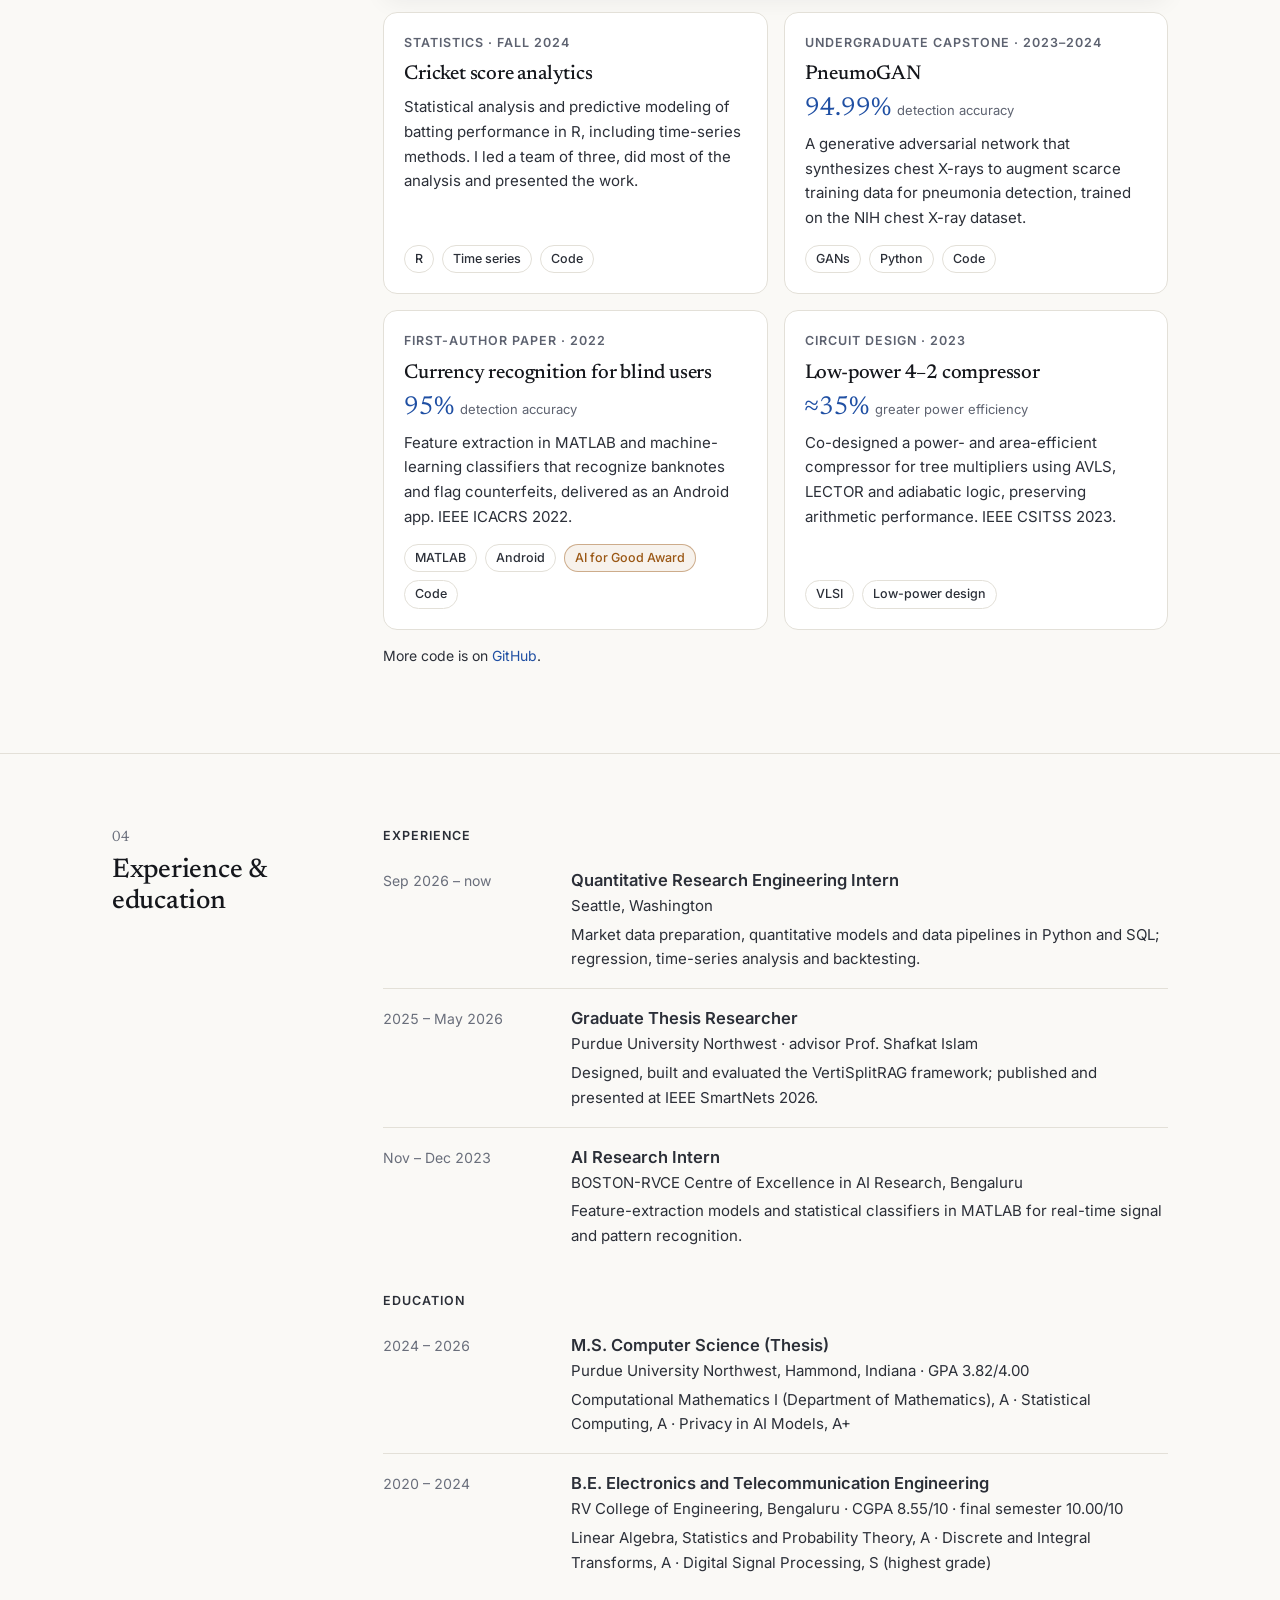
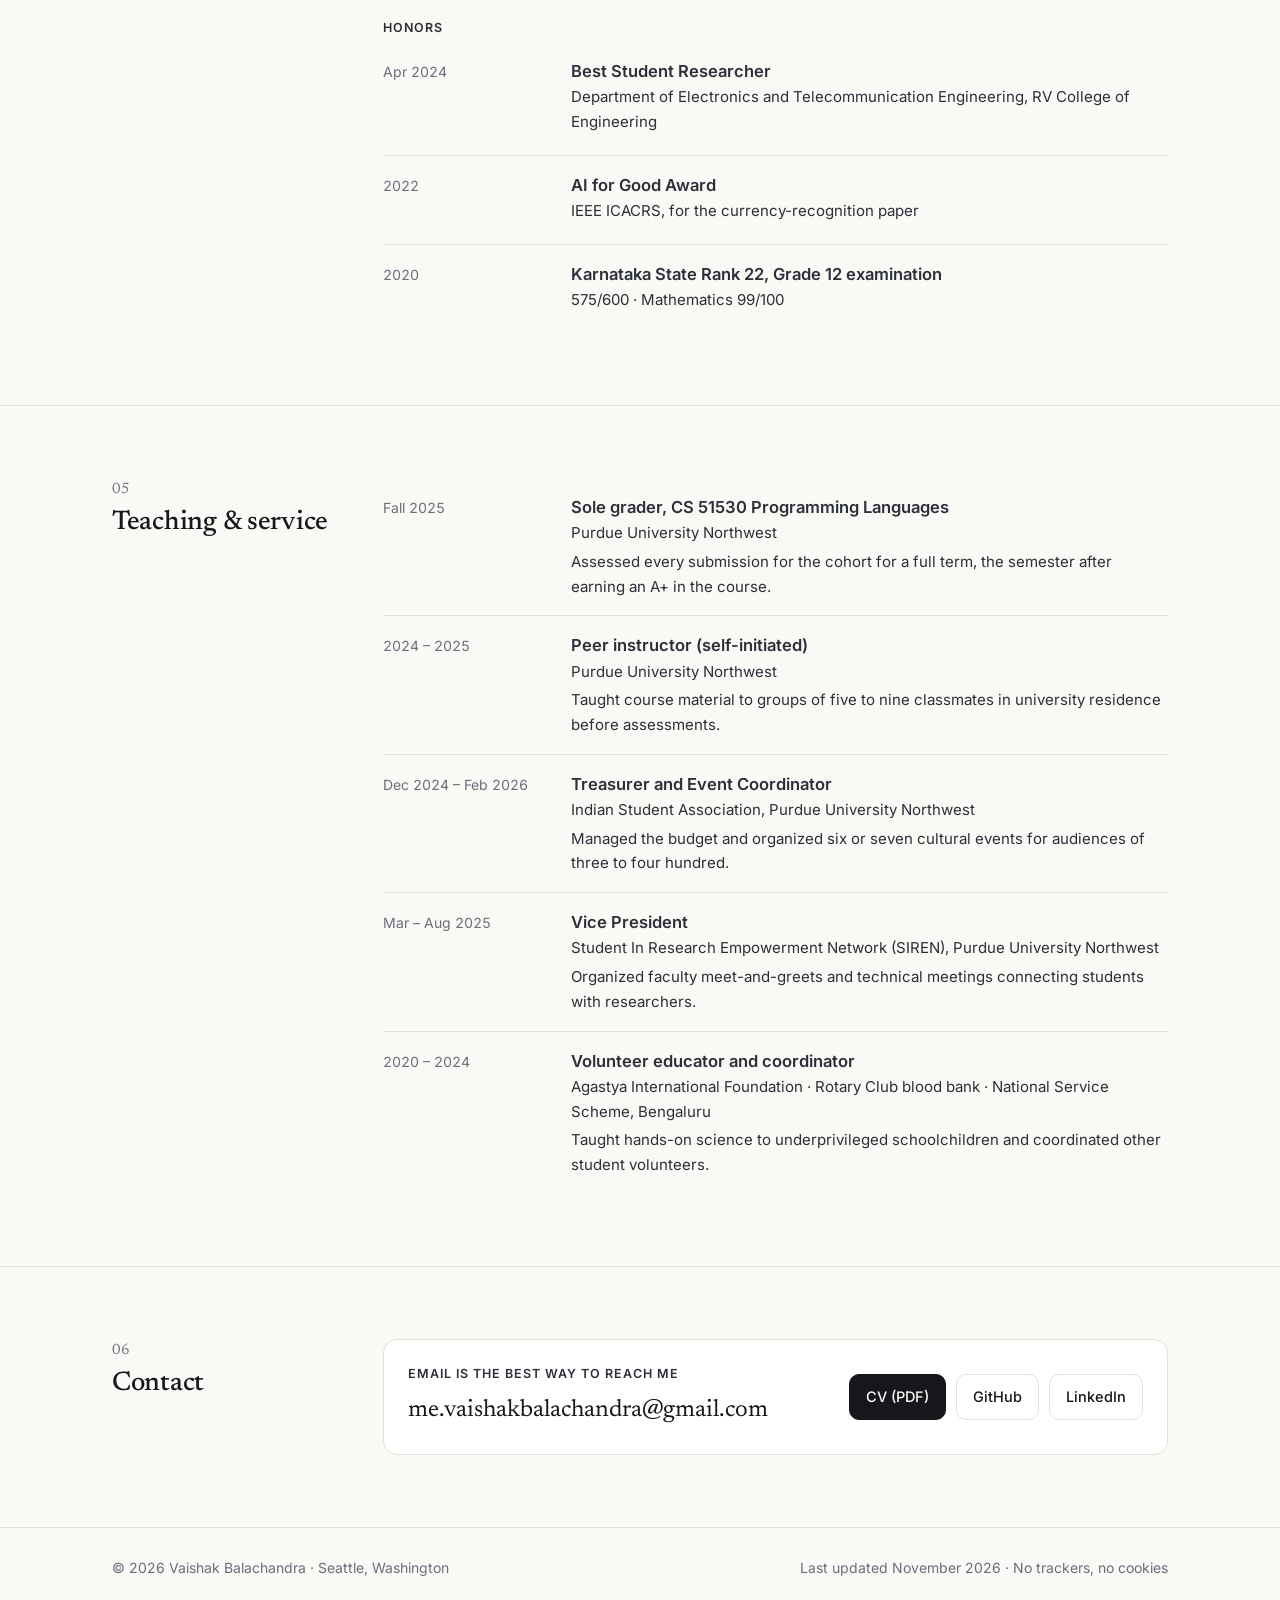
==== commit 68556743: "Add files via upload" ====
--- a/index.html
+++ b/index.html
@@ -14,7 +14,7 @@
 <meta property="og:title" content="Vaishak Balachandra">
 <meta property="og:description" content="Estimating hidden states and hidden regimes from noisy financial data, and deciding how to act on estimates that are never fully trustworthy.">
 <meta property="og:url" content="https://vaishakbalachandra.github.io/">
-<meta property="og:image" content="https://vaishakbalachandra.github.io/assets/img/og-card.png">
+<meta property="og:image" content="https://vaishakbalachandra.github.io/img/og-card.png">
 <meta property="og:image:width" content="1200">
 <meta property="og:image:height" content="630">
 <meta property="profile:first_name" content="Vaishak">
@@ -22,10 +22,10 @@
 <meta name="twitter:card" content="summary_large_image">
 
 <link rel="icon" href="assets/favicon.svg" type="image/svg+xml">
-<link rel="apple-touch-icon" href="assets/img/apple-touch-icon.png">
-<link rel="preload" href="assets/fonts/newsreader-latin-500-normal.woff2" as="font" type="font/woff2" crossorigin>
-<link rel="preload" href="assets/fonts/inter-latin-400-normal.woff2" as="font" type="font/woff2" crossorigin>
-<link rel="stylesheet" href="assets/css/site.css">
+<link rel="apple-touch-icon" href="img/apple-touch-icon.png">
+<link rel="preload" href="fonts/newsreader-latin-500-normal.woff2" as="font" type="font/woff2" crossorigin>
+<link rel="preload" href="fonts/inter-latin-400-normal.woff2" as="font" type="font/woff2" crossorigin>
+<link rel="stylesheet" href="css/site.css">
 <script>
   // Apply a saved theme before first paint, so there is no flash.
   (function () {
@@ -41,7 +41,7 @@
   "@type": "Person",
   "name": "Vaishak Balachandra",
   "url": "https://vaishakbalachandra.github.io/",
-  "image": "https://vaishakbalachandra.github.io/assets/img/vaishak.jpg",
+  "image": "https://vaishakbalachandra.github.io/img/vaishak.jpg",
   "jobTitle": "Quantitative Research Engineering Intern",
   "address": { "@type": "PostalAddress", "addressLocality": "Seattle", "addressRegion": "WA", "addressCountry": "US" },
   "alumniOf": [
@@ -90,8 +90,8 @@
         <div class="hero-id">
           <div class="portrait">
             <picture>
-              <source srcset="assets/img/vaishak.webp" type="image/webp">
-              <img src="assets/img/vaishak.jpg" alt="Portrait of Vaishak Balachandra" width="640" height="799">
+              <source srcset="img/vaishak.webp" type="image/webp">
+              <img src="img/vaishak.jpg" alt="Portrait of Vaishak Balachandra" width="640" height="799">
             </picture>
           </div>
           <div>
@@ -426,7 +426,7 @@
   </div>
 </footer>
 
-<script src="assets/js/site.js" defer></script>
-<script src="assets/js/figure.js" defer></script>
+<script src="js/site.js" defer></script>
+<script src="js/figure.js" defer></script>
 </body>
 </html>
--- a/css/site.css
+++ b/css/site.css
@@ -0,0 +1,345 @@
+/* ==========================================================================
+   Vaishak Balachandra — personal academic site
+   Plain CSS, no framework. Light and dark themes share one set of tokens.
+   ========================================================================== */
+
+/* Self-hosted fonts (SIL Open Font License): Inter and Newsreader */
+@font-face { font-family: "Inter"; font-style: normal; font-weight: 400; font-display: swap; src: url("../fonts/inter-latin-400-normal.woff2") format("woff2"); }
+@font-face { font-family: "Inter"; font-style: normal; font-weight: 500; font-display: swap; src: url("../fonts/inter-latin-500-normal.woff2") format("woff2"); }
+@font-face { font-family: "Inter"; font-style: normal; font-weight: 600; font-display: swap; src: url("../fonts/inter-latin-600-normal.woff2") format("woff2"); }
+@font-face { font-family: "Newsreader"; font-style: normal; font-weight: 400; font-display: swap; src: url("../fonts/newsreader-latin-400-normal.woff2") format("woff2"); }
+@font-face { font-family: "Newsreader"; font-style: normal; font-weight: 500; font-display: swap; src: url("../fonts/newsreader-latin-500-normal.woff2") format("woff2"); }
+@font-face { font-family: "Newsreader"; font-style: normal; font-weight: 600; font-display: swap; src: url("../fonts/newsreader-latin-600-normal.woff2") format("woff2"); }
+@font-face { font-family: "Newsreader"; font-style: italic; font-weight: 400; font-display: swap; src: url("../fonts/newsreader-latin-400-italic.woff2") format("woff2"); }
+
+:root {
+  --bg: #faf9f6;
+  --surface: #ffffff;
+  --surface-2: #f3f1ec;
+  --ink: #15171c;
+  --ink-2: #2b2f38;
+  --muted: #5d6270;
+  --faint: #696e7b;
+  --rule: #e3e0d8;
+  --accent: #1f4fa3;
+  --accent-ink: #163b7d;
+  --accent-soft: rgba(31, 79, 163, 0.08);
+  --amber: #9a5714;
+
+  --fig-obs: rgba(70, 78, 95, 0.55);
+  --fig-truth: rgba(70, 78, 95, 0.55);
+  --fig-band: rgba(31, 79, 163, 0.17);
+  --fig-regime: rgba(214, 138, 46, 0.10);
+  --fig-regime-ink: #a35f17;
+
+  --serif: "Newsreader", "Iowan Old Style", "Palatino Linotype", Palatino, Georgia, serif;
+  --sans: "Inter", -apple-system, BlinkMacSystemFont, "Segoe UI", Roboto, Helvetica, Arial, sans-serif;
+
+  --radius: 14px;
+  --radius-sm: 9px;
+  --shadow: 0 1px 2px rgba(20, 22, 28, 0.04), 0 8px 24px rgba(20, 22, 28, 0.06);
+  --max: 1120px;
+  --gutter: clamp(16px, 4vw, 32px);
+  color-scheme: light;
+}
+
+@media (prefers-color-scheme: dark) {
+  :root:not([data-theme="light"]) {
+    --bg: #0d1015;
+    --surface: #141922;
+    --surface-2: #10141b;
+    --ink: #e8eaef;
+    --ink-2: #cdd2dc;
+    --muted: #9ba3b2;
+    --faint: #7f8696;
+    --rule: #252b36;
+    --accent: #8db5ff;
+    --accent-ink: #b3cdff;
+    --accent-soft: rgba(141, 181, 255, 0.10);
+    --amber: #f0aa55;
+    --fig-obs: rgba(205, 212, 226, 0.45);
+    --fig-truth: rgba(205, 212, 226, 0.45);
+    --fig-band: rgba(141, 181, 255, 0.19);
+    --fig-regime: rgba(240, 170, 85, 0.09);
+    --fig-regime-ink: #f0aa55;
+    --shadow: 0 1px 2px rgba(0, 0, 0, 0.3), 0 10px 30px rgba(0, 0, 0, 0.35);
+    color-scheme: dark;
+  }
+}
+
+:root[data-theme="dark"] {
+  --bg: #0d1015;
+  --surface: #141922;
+  --surface-2: #10141b;
+  --ink: #e8eaef;
+  --ink-2: #cdd2dc;
+  --muted: #9ba3b2;
+  --faint: #7f8696;
+  --rule: #252b36;
+  --accent: #8db5ff;
+  --accent-ink: #b3cdff;
+  --accent-soft: rgba(141, 181, 255, 0.10);
+  --amber: #f0aa55;
+  --fig-obs: rgba(205, 212, 226, 0.45);
+  --fig-truth: rgba(205, 212, 226, 0.45);
+  --fig-band: rgba(141, 181, 255, 0.19);
+  --fig-regime: rgba(240, 170, 85, 0.09);
+  --fig-regime-ink: #f0aa55;
+  --shadow: 0 1px 2px rgba(0, 0, 0, 0.3), 0 10px 30px rgba(0, 0, 0, 0.35);
+  color-scheme: dark;
+}
+
+/* ---------- Base ---------- */
+*, *::before, *::after { box-sizing: border-box; }
+html { -webkit-text-size-adjust: 100%; scroll-behavior: smooth; scroll-padding-top: 84px; }
+@media (prefers-reduced-motion: reduce) { html { scroll-behavior: auto; } }
+body {
+  margin: 0;
+  background: var(--bg);
+  color: var(--ink);
+  font-family: var(--sans);
+  font-size: 16.5px;
+  line-height: 1.65;
+  font-feature-settings: "ss01", "cv11";
+  -webkit-font-smoothing: antialiased;
+  text-rendering: optimizeLegibility;
+  overflow-x: hidden;
+}
+img { max-width: 100%; display: block; }
+a { color: var(--accent); text-decoration: none; text-underline-offset: 3px; text-decoration-thickness: 1px; }
+a:hover { color: var(--accent-ink); text-decoration: underline; }
+:focus-visible { outline: 2px solid var(--accent); outline-offset: 3px; border-radius: 4px; }
+::selection { background: var(--accent-soft); }
+strong { font-weight: 600; color: var(--ink); }
+h1, h2, h3 { font-family: var(--serif); font-weight: 500; letter-spacing: -0.01em; color: var(--ink); margin: 0; }
+p { margin: 0 0 1em; }
+
+.skip { position: absolute; left: -9999px; top: 8px; background: var(--surface); color: var(--ink); padding: 8px 12px; border-radius: 8px; z-index: 100; }
+.skip:focus { left: 12px; }
+
+.wrap { max-width: var(--max); margin: 0 auto; padding: 0 var(--gutter); }
+
+/* ---------- Header ---------- */
+.site-header {
+  position: sticky; top: 0; z-index: 50;
+  background: color-mix(in srgb, var(--bg) 82%, transparent);
+  -webkit-backdrop-filter: saturate(160%) blur(12px);
+  backdrop-filter: saturate(160%) blur(12px);
+  border-bottom: 1px solid transparent;
+  transition: border-color .25s ease;
+}
+.site-header.scrolled { border-bottom-color: var(--rule); }
+.nav { display: flex; align-items: center; justify-content: space-between; height: 64px; gap: 16px; }
+.brand { font-family: var(--serif); font-size: 19px; font-weight: 500; color: var(--ink); letter-spacing: -0.01em; white-space: nowrap; }
+.brand:hover { text-decoration: none; color: var(--ink); }
+.nav-links { display: flex; align-items: center; gap: 4px; list-style: none; margin: 0; padding: 0; }
+.nav-links a {
+  display: inline-block; padding: 7px 11px; border-radius: 8px;
+  color: var(--muted); font-size: 14.5px; font-weight: 500;
+}
+.nav-links a:hover, .nav-links a.active { color: var(--ink); background: var(--surface-2); text-decoration: none; }
+.nav-actions { display: flex; align-items: center; gap: 6px; }
+.icon-btn {
+  appearance: none; border: 1px solid var(--rule); background: var(--surface);
+  color: var(--ink-2); width: 36px; height: 36px; border-radius: 10px;
+  display: inline-grid; place-items: center; cursor: pointer;
+  transition: border-color .2s ease, background .2s ease;
+}
+.icon-btn:hover { border-color: var(--faint); }
+.icon-btn svg { width: 17px; height: 17px; }
+.theme-toggle .moon { display: none; }
+:root[data-theme="dark"] .theme-toggle .sun { display: none; }
+:root[data-theme="dark"] .theme-toggle .moon { display: block; }
+@media (prefers-color-scheme: dark) {
+  :root:not([data-theme="light"]) .theme-toggle .sun { display: none; }
+  :root:not([data-theme="light"]) .theme-toggle .moon { display: block; }
+}
+.menu-btn { display: none; }
+
+@media (max-width: 860px) {
+  .menu-btn { display: inline-grid; }
+  .nav-links {
+    position: absolute; top: 64px; left: 0; right: 0;
+    flex-direction: column; align-items: stretch; gap: 0;
+    background: var(--bg); border-bottom: 1px solid var(--rule);
+    padding: 8px var(--gutter) 14px;
+    display: none;
+  }
+  .nav-links.open { display: flex; }
+  .nav-links a { padding: 11px 6px; font-size: 16px; }
+}
+
+/* ---------- Hero ---------- */
+.hero { padding: clamp(36px, 7vw, 84px) 0 clamp(28px, 5vw, 56px); }
+.hero-grid { display: grid; grid-template-columns: minmax(0, 1fr) minmax(0, 1.08fr); gap: clamp(28px, 5vw, 64px); align-items: center; }
+.hero-id { display: flex; gap: 22px; align-items: center; margin-bottom: 26px; }
+.portrait {
+  width: 108px; height: 135px; flex: none; border-radius: 12px; overflow: hidden;
+  background: var(--surface-2); box-shadow: var(--shadow);
+  border: 1px solid var(--rule);
+}
+.portrait img { width: 100%; height: 100%; object-fit: cover; object-position: 50% 20%; }
+.kicker {
+  font-size: 12.5px; font-weight: 600; letter-spacing: 0.09em; text-transform: uppercase;
+  color: var(--muted); margin: 0 0 10px;
+}
+.hero h1 { font-size: clamp(38px, 5.4vw, 60px); line-height: 1.04; font-weight: 500; letter-spacing: -0.02em; }
+.lede { font-family: var(--serif); font-size: clamp(19px, 2vw, 22px); line-height: 1.55; color: var(--ink-2); margin: 0 0 22px; }
+.meta-list { list-style: none; padding: 0; margin: 0 0 26px; display: grid; gap: 6px; }
+.meta-list li { display: flex; gap: 10px; color: var(--muted); font-size: 15px; line-height: 1.5; }
+.meta-list li::before { content: ""; flex: none; width: 5px; height: 5px; border-radius: 50%; background: var(--faint); margin-top: 9px; }
+.actions { display: flex; flex-wrap: wrap; gap: 10px; }
+.btn {
+  display: inline-flex; align-items: center; gap: 8px;
+  padding: 10px 16px; border-radius: 10px; font-size: 14.5px; font-weight: 500;
+  border: 1px solid var(--rule); background: var(--surface); color: var(--ink);
+  transition: transform .15s ease, border-color .2s ease, background .2s ease;
+}
+.btn:hover { text-decoration: none; border-color: var(--faint); color: var(--ink); transform: translateY(-1px); }
+.btn svg { width: 16px; height: 16px; }
+.btn.primary { background: var(--ink); color: var(--bg); border-color: var(--ink); }
+.btn.primary:hover { color: var(--bg); }
+
+/* Figure card */
+.figure-card {
+  background: var(--surface); border: 1px solid var(--rule); border-radius: var(--radius);
+  box-shadow: var(--shadow); padding: 18px 18px 14px; margin: 0;
+}
+.figure-head { display: flex; justify-content: space-between; align-items: baseline; gap: 12px; margin-bottom: 8px; }
+.figure-title { font-size: 12.5px; font-weight: 600; letter-spacing: 0.08em; text-transform: uppercase; color: var(--muted); }
+.replay { appearance: none; border: 0; background: none; color: var(--accent); font: inherit; font-size: 13.5px; cursor: pointer; padding: 2px 4px; border-radius: 6px; }
+.replay:hover { text-decoration: underline; }
+.figure-canvas { position: relative; width: 100%; aspect-ratio: 16 / 10; }
+.figure-canvas canvas { position: absolute; inset: 0; width: 100%; height: 100%; }
+.legend { display: flex; flex-wrap: wrap; gap: 6px 16px; margin: 10px 0 8px; font-size: 13px; color: var(--muted); }
+.legend span { display: inline-flex; align-items: center; gap: 7px; }
+.swatch { width: 18px; height: 0; border-top: 2px solid var(--accent); display: inline-block; }
+.swatch.truth { border-top: 1.5px dashed var(--fig-truth); }
+.swatch.dot { width: 6px; height: 6px; border: 0; border-radius: 50%; background: var(--fig-obs); }
+.swatch.band { height: 10px; border: 0; border-radius: 2px; background: var(--fig-band); }
+.swatch.regime { height: 10px; border: 0; border-radius: 2px; background: var(--fig-regime); outline: 1px solid color-mix(in srgb, var(--fig-regime-ink) 35%, transparent); }
+.figure-card figcaption { font-size: 14px; line-height: 1.55; color: var(--muted); border-top: 1px solid var(--rule); padding-top: 10px; }
+
+/* ---------- Sections ---------- */
+.section { padding: clamp(40px, 6vw, 72px) 0; border-top: 1px solid var(--rule); }
+.section-grid { display: grid; grid-template-columns: 220px minmax(0, 1fr); gap: clamp(20px, 4vw, 56px); }
+.section-label { position: sticky; top: 92px; align-self: start; }
+.section-label .num { font-family: var(--serif); font-size: 15px; color: var(--faint); display: block; margin-bottom: 4px; }
+.section-label h2 { font-size: 27px; line-height: 1.15; }
+.section-body > h3.lead-title { font-size: clamp(24px, 2.6vw, 30px); line-height: 1.25; margin-bottom: 16px; }
+.section-body p { color: var(--ink-2); max-width: 70ch; }
+
+@media (max-width: 860px) {
+  .hero-grid { grid-template-columns: 1fr; }
+  .section-grid { grid-template-columns: 1fr; }
+  .section-label { position: static; }
+}
+@media (max-width: 520px) {
+  .hero-id { gap: 16px; align-items: center; }
+  .portrait { width: 78px; height: 98px; border-radius: 10px; }
+  .hero h1 { font-size: 34px; }
+  .kicker { font-size: 11.5px; }
+  body { font-size: 16px; }
+  .hero .actions { display: grid; grid-template-columns: 1fr 1fr; }
+  .hero .actions .btn { justify-content: center; }
+}
+
+/* Research questions */
+.questions { list-style: none; counter-reset: q; padding: 0; margin: 22px 0 24px; display: grid; gap: 14px; }
+.questions li {
+  counter-increment: q; position: relative;
+  background: var(--surface); border: 1px solid var(--rule); border-radius: var(--radius-sm);
+  padding: 16px 18px 16px 58px; color: var(--ink-2);
+}
+.questions li::before {
+  content: "Q" counter(q); position: absolute; left: 18px; top: 16px;
+  font-family: var(--serif); font-size: 18px; color: var(--accent); font-weight: 600;
+}
+.questions li strong { display: block; margin-bottom: 2px; }
+.tags { display: flex; flex-wrap: wrap; gap: 8px; margin: 0; padding: 0; list-style: none; }
+.tags li {
+  font-size: 13.5px; color: var(--ink-2); background: var(--surface-2);
+  border: 1px solid var(--rule); border-radius: 999px; padding: 5px 12px;
+}
+
+/* Publications */
+.pubs { list-style: none; padding: 0; margin: 0; display: grid; gap: 4px; }
+.pub { display: grid; grid-template-columns: 74px minmax(0, 1fr); gap: 18px; padding: 18px 0; border-bottom: 1px solid var(--rule); }
+.pub:last-child { border-bottom: 0; }
+.pub-year { font-family: var(--serif); font-size: 18px; color: var(--faint); padding-top: 1px; }
+.pub-title { font-family: var(--serif); font-size: 19px; line-height: 1.4; color: var(--ink); margin: 0 0 4px; font-weight: 500; }
+.pub-authors { font-size: 15px; color: var(--muted); margin: 0 0 2px; }
+.pub-authors .me { color: var(--ink); font-weight: 600; }
+.pub-venue { font-size: 15px; color: var(--muted); font-style: italic; margin: 0 0 8px; }
+.pub-links { display: flex; flex-wrap: wrap; gap: 8px; align-items: center; }
+.chip {
+  font-size: 12.5px; font-weight: 500; padding: 3px 10px; border-radius: 999px;
+  border: 1px solid var(--rule); color: var(--ink-2); background: var(--surface);
+}
+a.chip:hover { border-color: var(--accent); color: var(--accent); text-decoration: none; }
+.chip.award { border-color: color-mix(in srgb, var(--amber) 45%, transparent); color: var(--amber); background: color-mix(in srgb, var(--amber) 8%, transparent); }
+.note { font-size: 14px; color: var(--faint); margin-top: 14px; }
+
+/* Projects */
+.feature {
+  background: var(--surface); border: 1px solid var(--rule); border-radius: var(--radius);
+  padding: clamp(18px, 3vw, 28px); margin-bottom: 18px; box-shadow: var(--shadow);
+}
+.feature-top { display: flex; justify-content: space-between; gap: 12px; flex-wrap: wrap; align-items: baseline; margin-bottom: 14px; }
+.feature h3 { font-size: 24px; }
+.eyebrow { font-size: 12.5px; font-weight: 600; letter-spacing: 0.08em; text-transform: uppercase; color: var(--muted); }
+.pid { display: grid; grid-template-columns: repeat(3, minmax(0, 1fr)); gap: 16px; margin: 0 0 16px; }
+.pid div { border-top: 2px solid var(--rule); padding-top: 10px; }
+.pid dt { font-size: 12px; font-weight: 600; letter-spacing: 0.08em; text-transform: uppercase; color: var(--faint); margin-bottom: 4px; }
+.pid dd { margin: 0; font-size: 15px; color: var(--ink-2); line-height: 1.55; }
+.pid div.result { border-top-color: var(--accent); }
+.stack { display: flex; flex-wrap: wrap; gap: 6px; }
+.cards { display: grid; grid-template-columns: repeat(2, minmax(0, 1fr)); gap: 16px; }
+.card {
+  background: var(--surface); border: 1px solid var(--rule); border-radius: var(--radius);
+  padding: 20px; display: flex; flex-direction: column; gap: 8px;
+  transition: border-color .2s ease, transform .2s ease;
+}
+.card:hover { border-color: var(--faint); transform: translateY(-2px); }
+.card h3 { font-size: 20px; line-height: 1.3; }
+.card p { font-size: 15px; margin: 0; color: var(--ink-2); }
+.card .metric { font-family: var(--serif); font-size: 26px; color: var(--accent); line-height: 1.1; }
+.card .metric small { font-family: var(--sans); font-size: 13px; color: var(--muted); margin-left: 6px; }
+.card .card-foot { margin-top: auto; display: flex; flex-wrap: wrap; gap: 8px; align-items: center; padding-top: 6px; }
+@media (max-width: 760px) { .cards, .pid { grid-template-columns: 1fr; } }
+
+/* Timelines */
+.rows { list-style: none; padding: 0; margin: 0; }
+.row { display: grid; grid-template-columns: 170px minmax(0, 1fr); gap: 18px; padding: 16px 0; border-bottom: 1px solid var(--rule); }
+.row:last-child { border-bottom: 0; }
+.row-date { font-size: 14px; color: var(--faint); padding-top: 2px; font-variant-numeric: tabular-nums; }
+.row-title { font-weight: 600; color: var(--ink); margin: 0; }
+.row-org { color: var(--muted); font-size: 15px; margin: 0 0 4px; }
+.row-desc { color: var(--ink-2); font-size: 15px; margin: 0; }
+@media (max-width: 600px) { .row, .pub { grid-template-columns: 1fr; gap: 4px; } }
+.subhead { font-family: var(--sans); font-size: 12.5px; font-weight: 600; letter-spacing: 0.08em; text-transform: uppercase; color: var(--muted); margin: 26px 0 4px; }
+.subhead:first-child { margin-top: 0; }
+
+/* Contact */
+.contact-card {
+  display: flex; flex-wrap: wrap; justify-content: space-between; align-items: center; gap: 18px;
+  background: var(--surface); border: 1px solid var(--rule); border-radius: var(--radius); padding: 24px;
+}
+.contact-card .email { font-family: var(--serif); font-size: clamp(19px, 2.4vw, 24px); color: var(--ink); word-break: break-word; }
+
+/* Footer */
+.site-footer { border-top: 1px solid var(--rule); padding: 28px 0 40px; color: var(--faint); font-size: 14px; }
+.site-footer .wrap { display: flex; flex-wrap: wrap; justify-content: space-between; gap: 10px; }
+
+/* Reveal on scroll (only when JS has marked the page ready and motion is allowed) */
+.js .reveal { opacity: 0; transform: translateY(10px); transition: opacity .6s ease, transform .6s ease; }
+.js .reveal.in { opacity: 1; transform: none; }
+@media (prefers-reduced-motion: reduce) { .js .reveal { opacity: 1; transform: none; transition: none; } }
+
+@media print {
+  .js .reveal { opacity: 1 !important; transform: none !important; }
+  .site-header, .figure-card, .actions, .replay { display: none !important; }
+  .section { border: 0; padding: 18px 0; }
+  .section-grid { grid-template-columns: 1fr; }
+  body { background: #fff; color: #000; }
+}
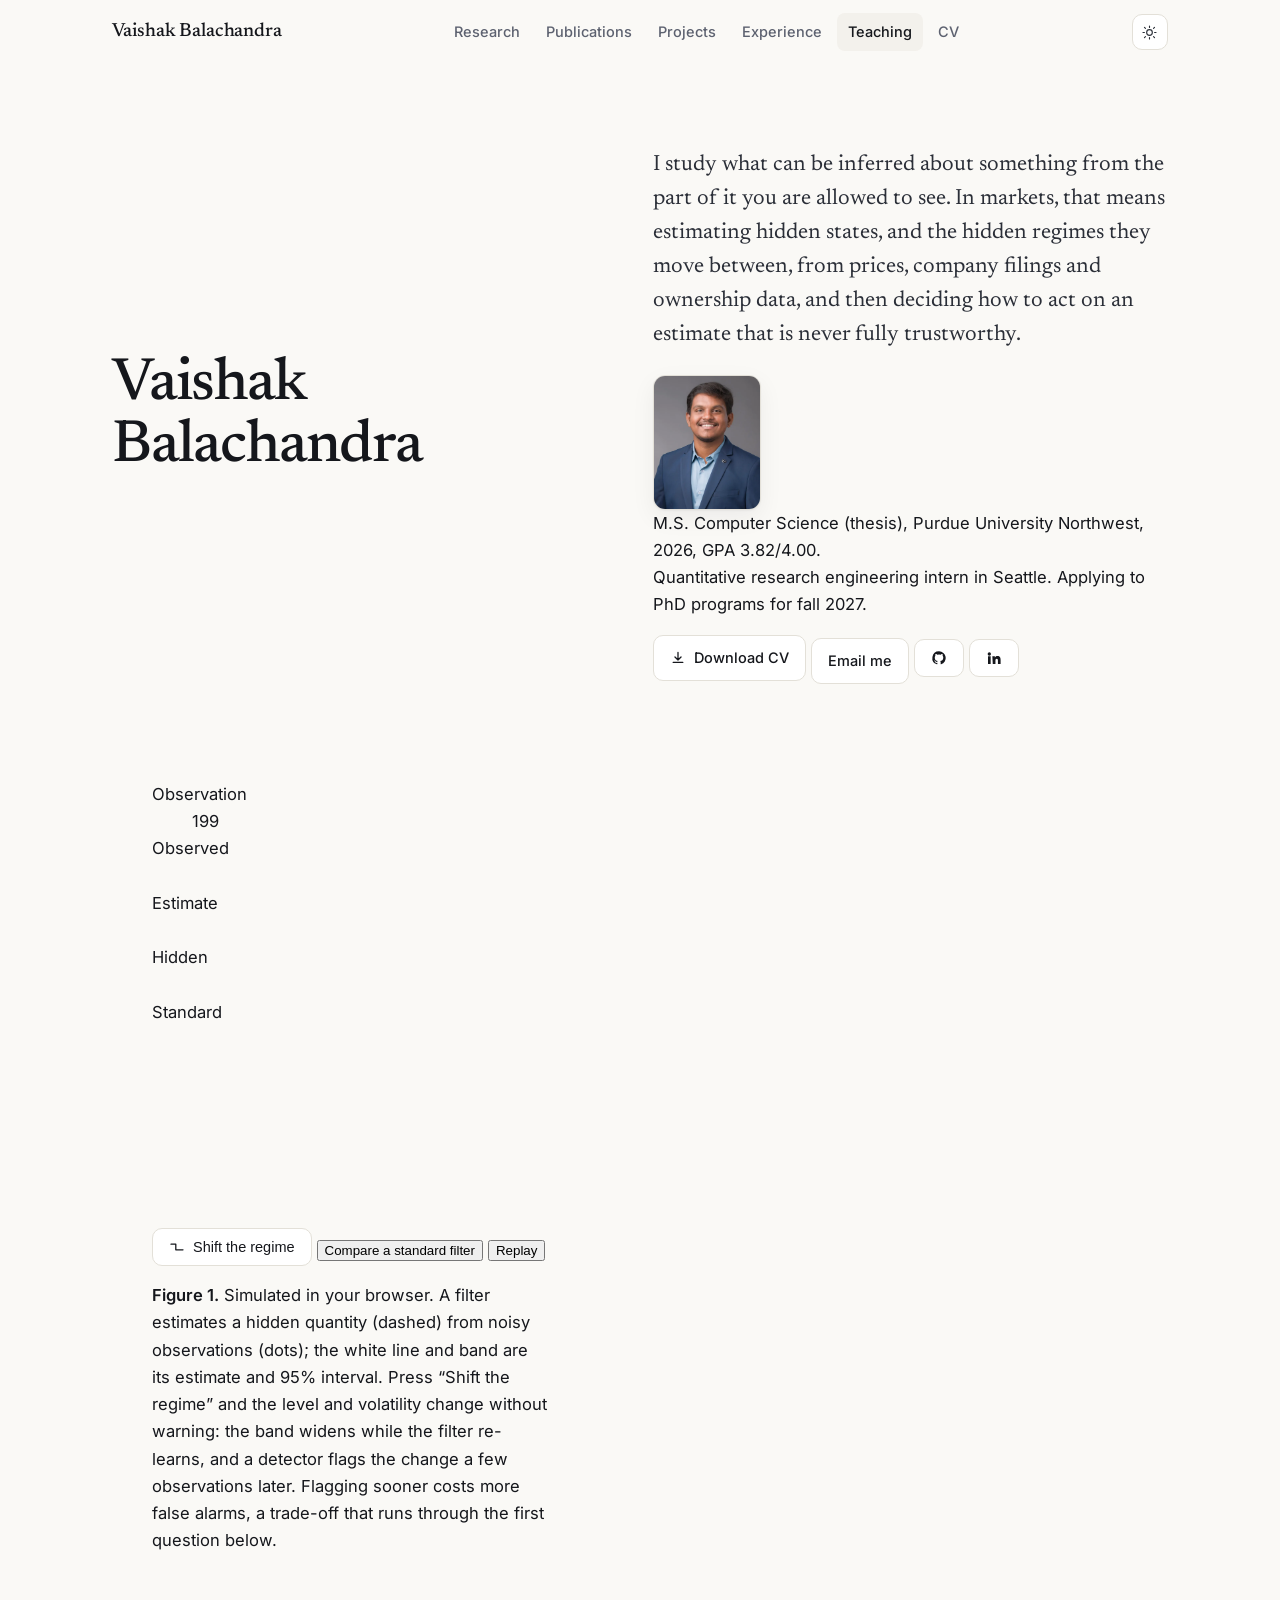
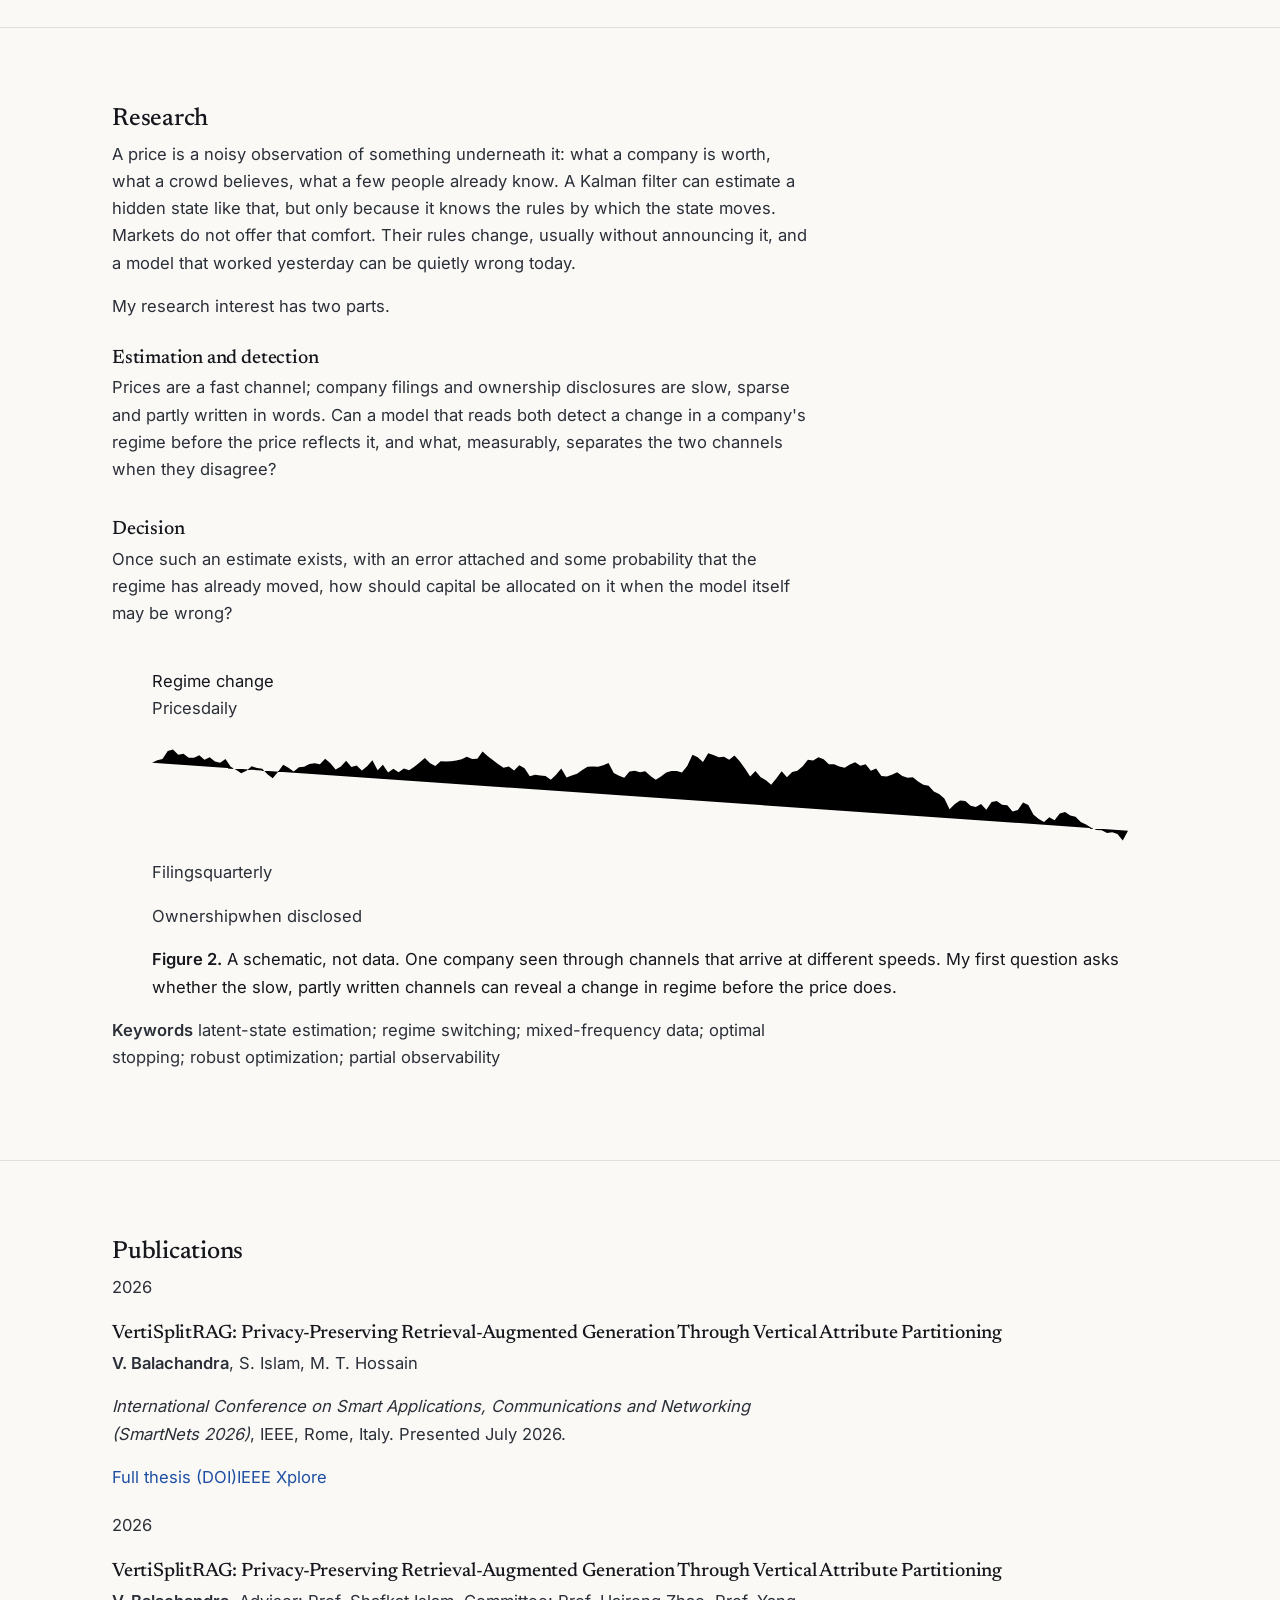
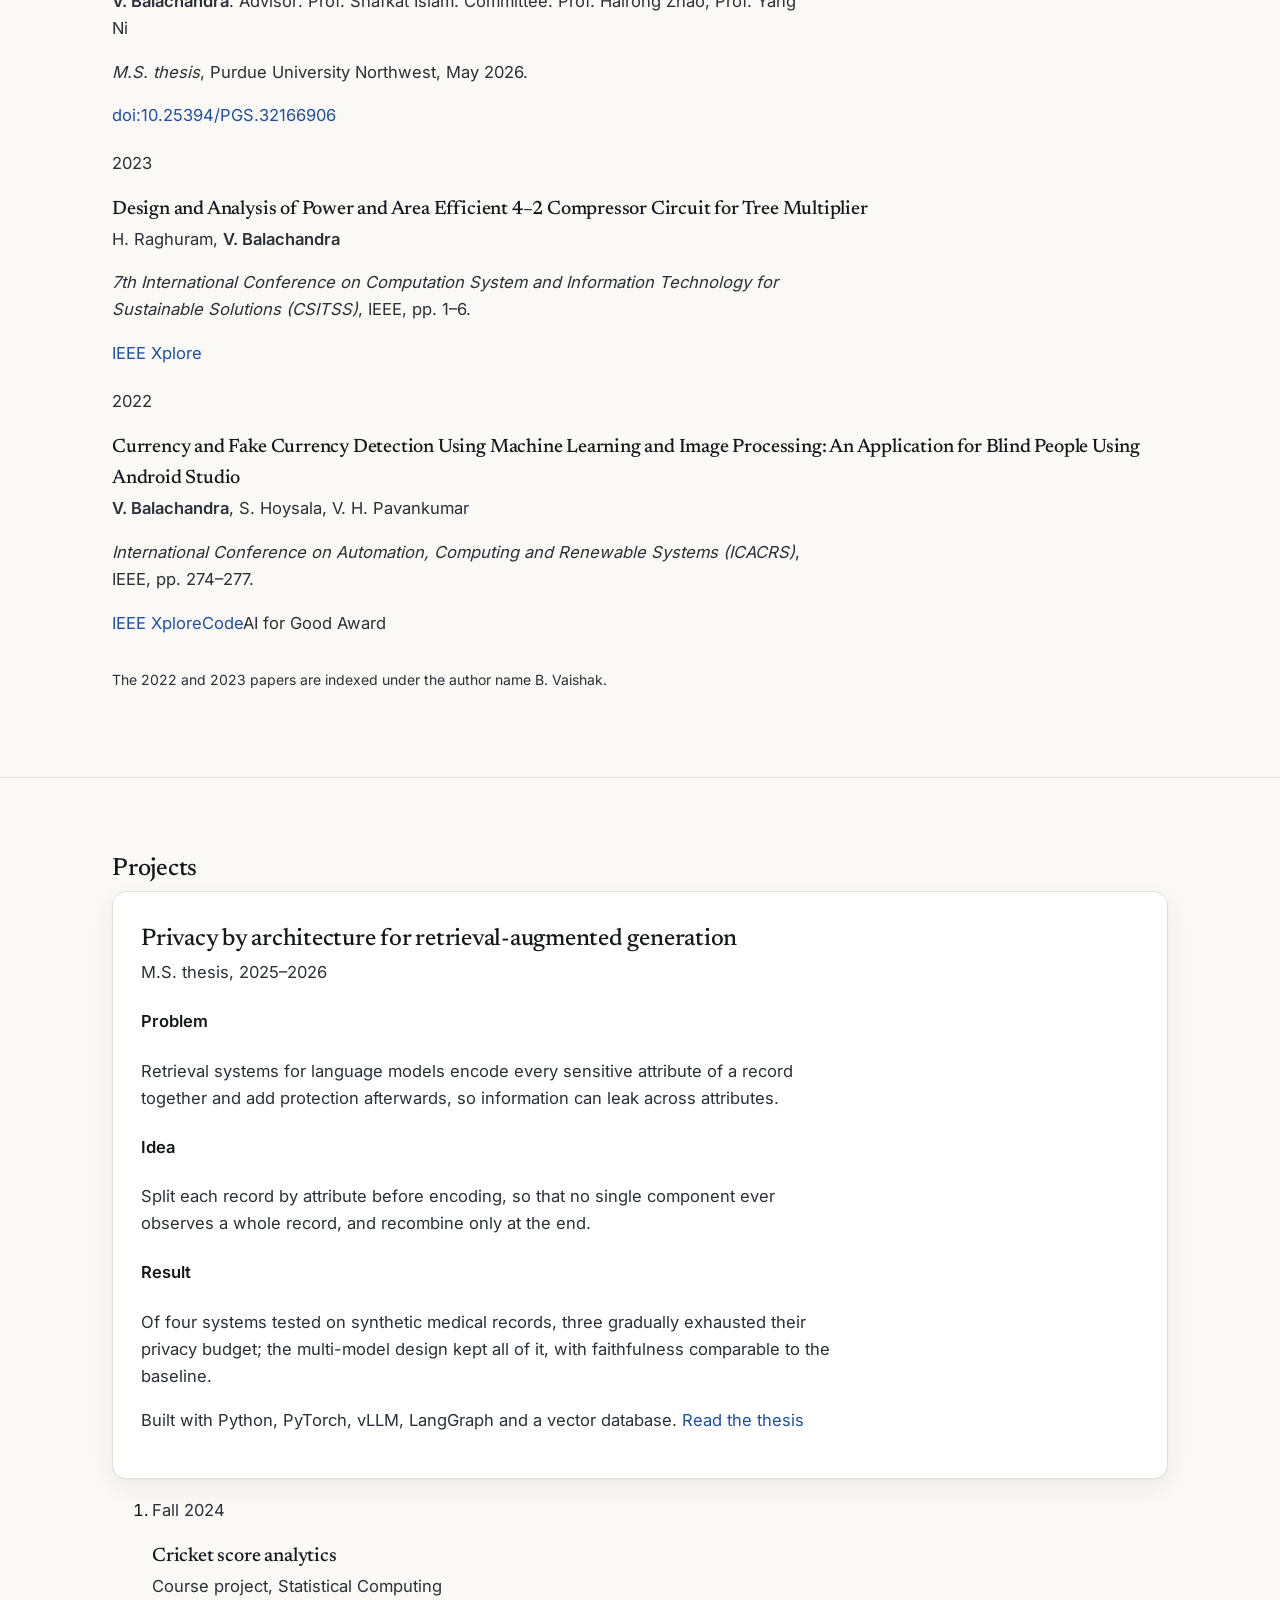
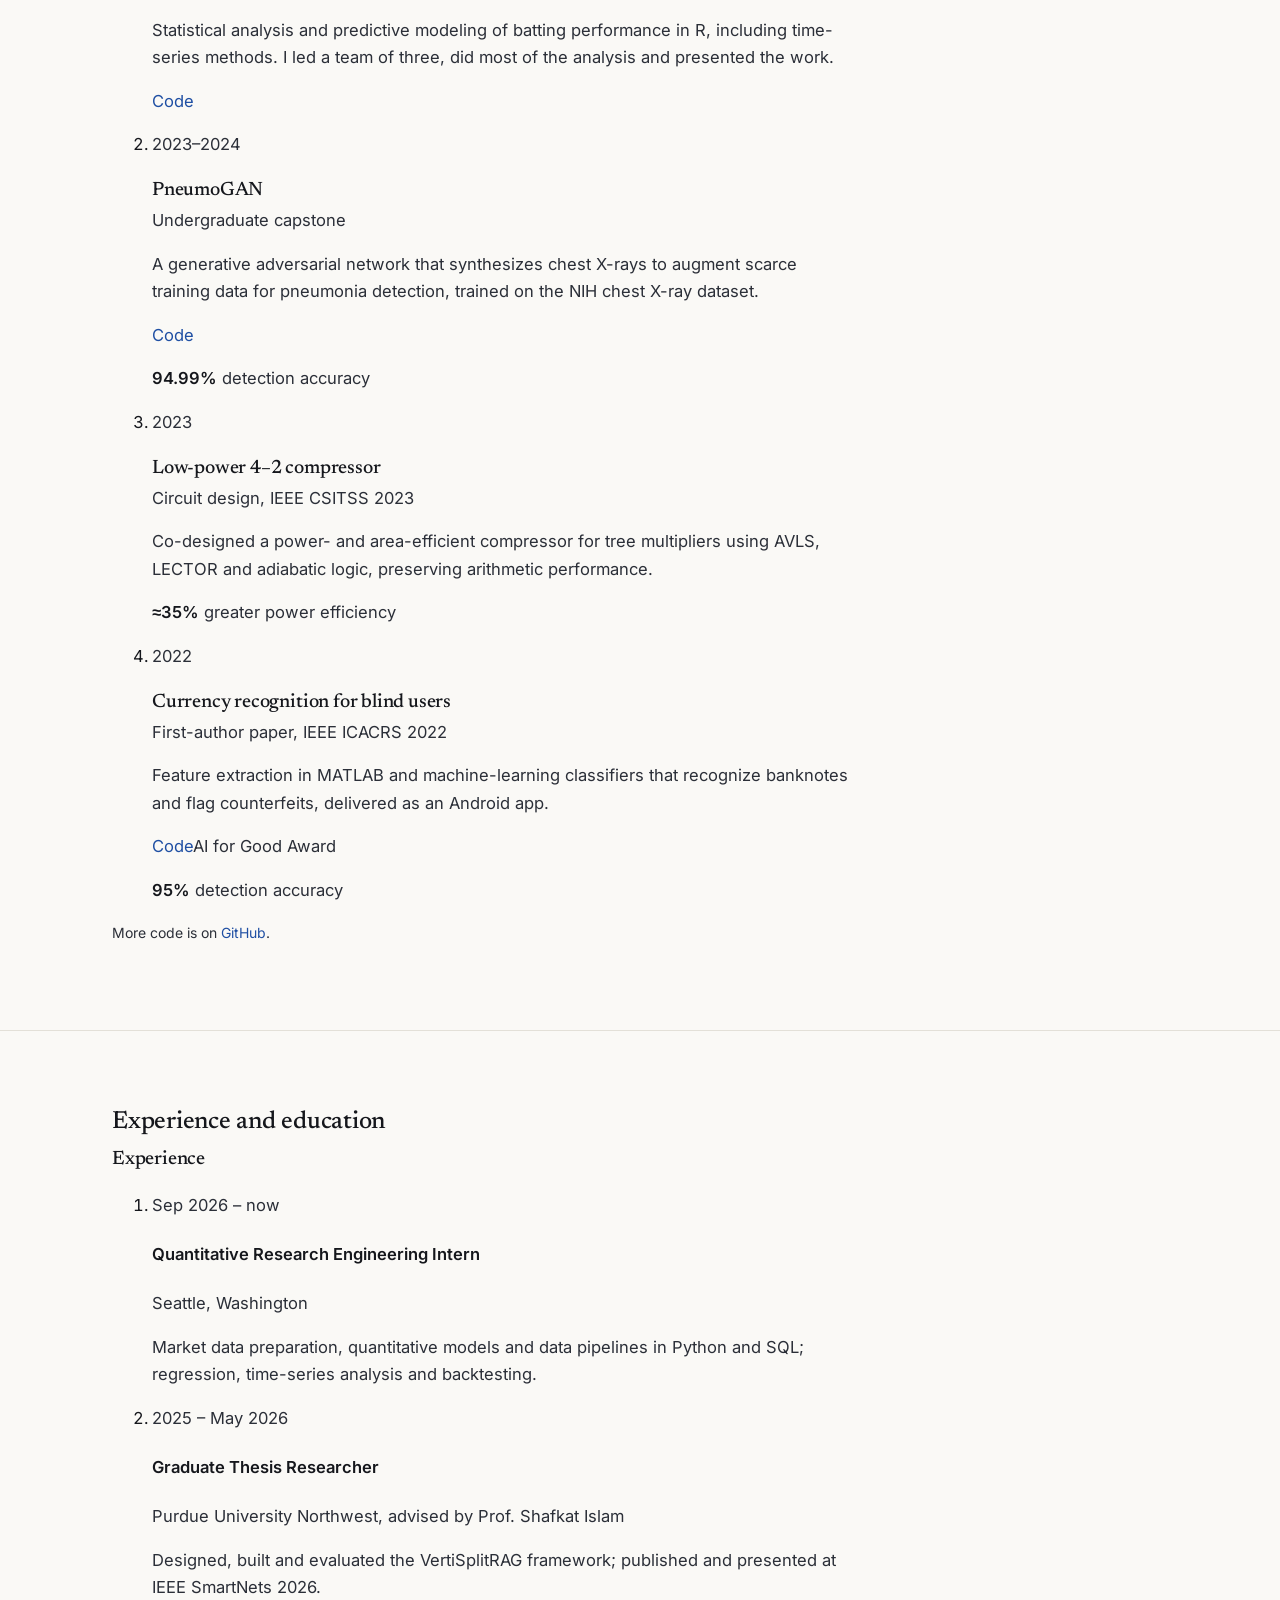
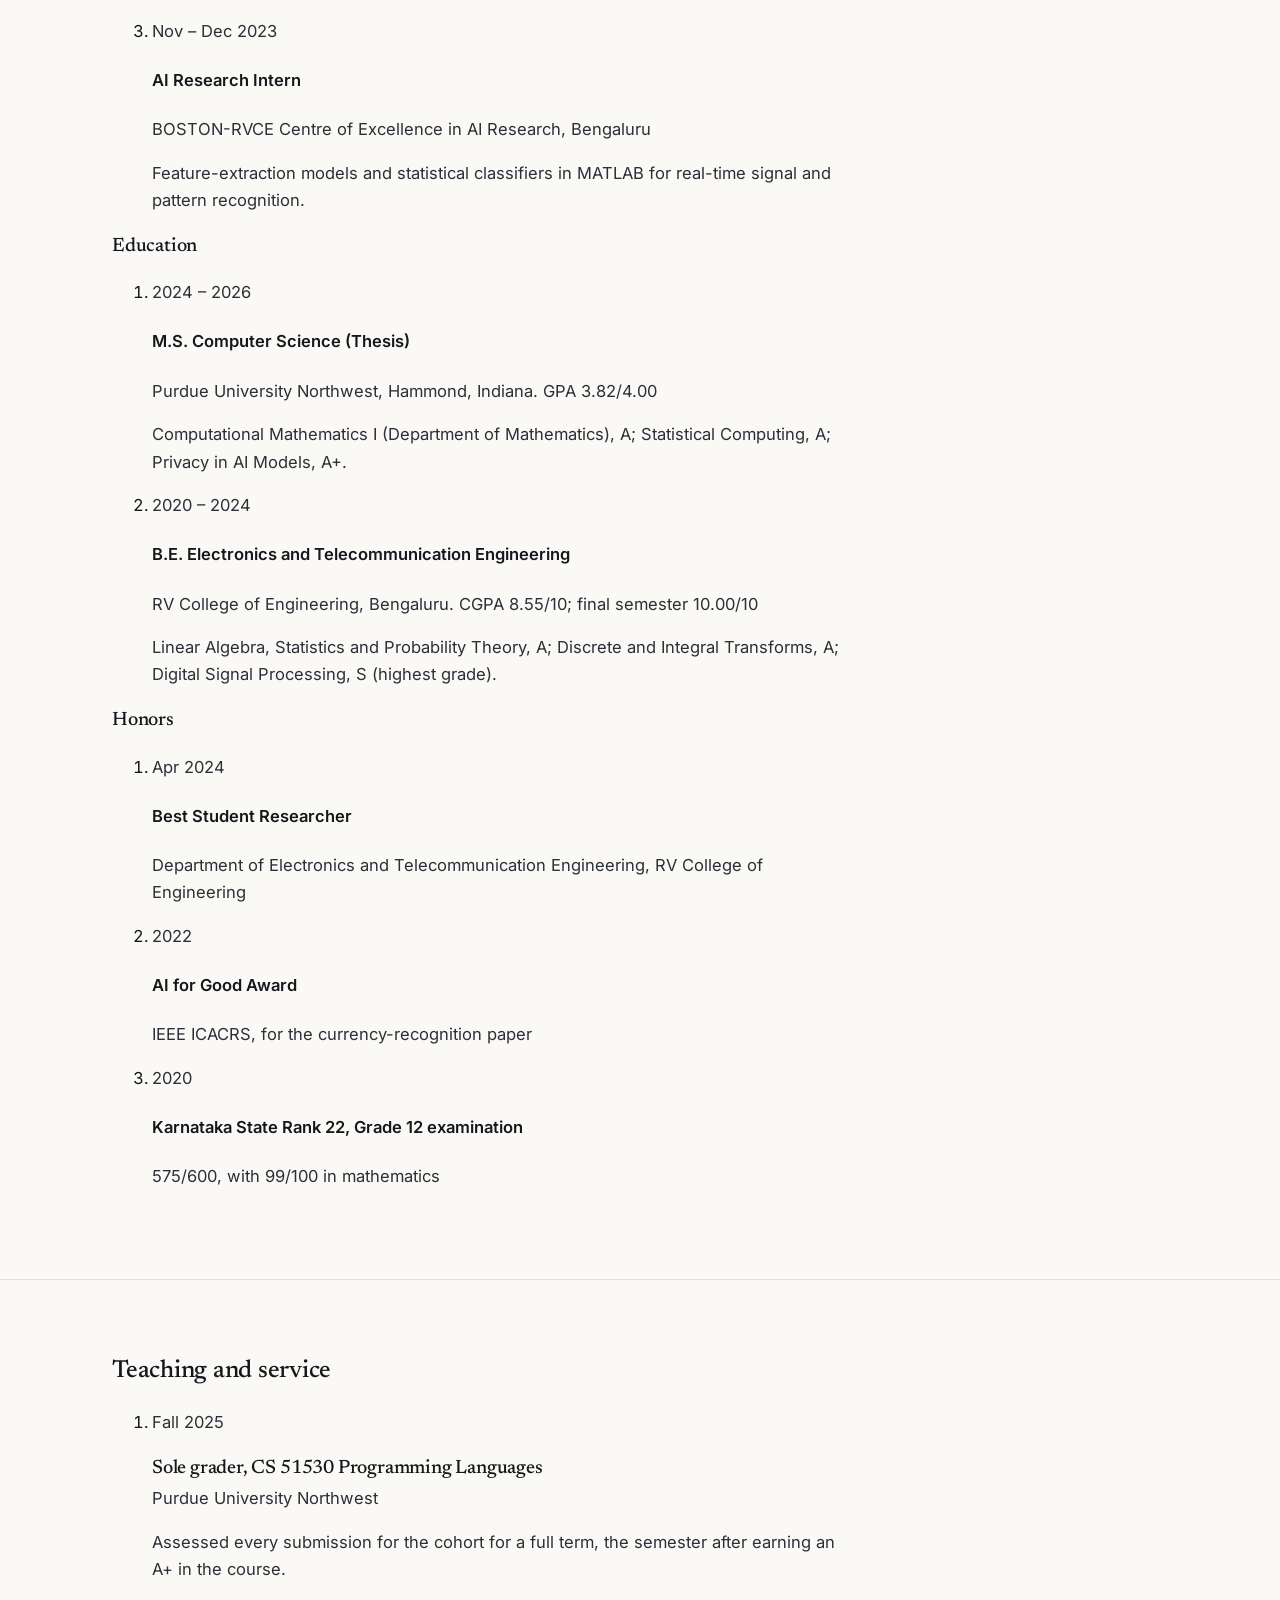
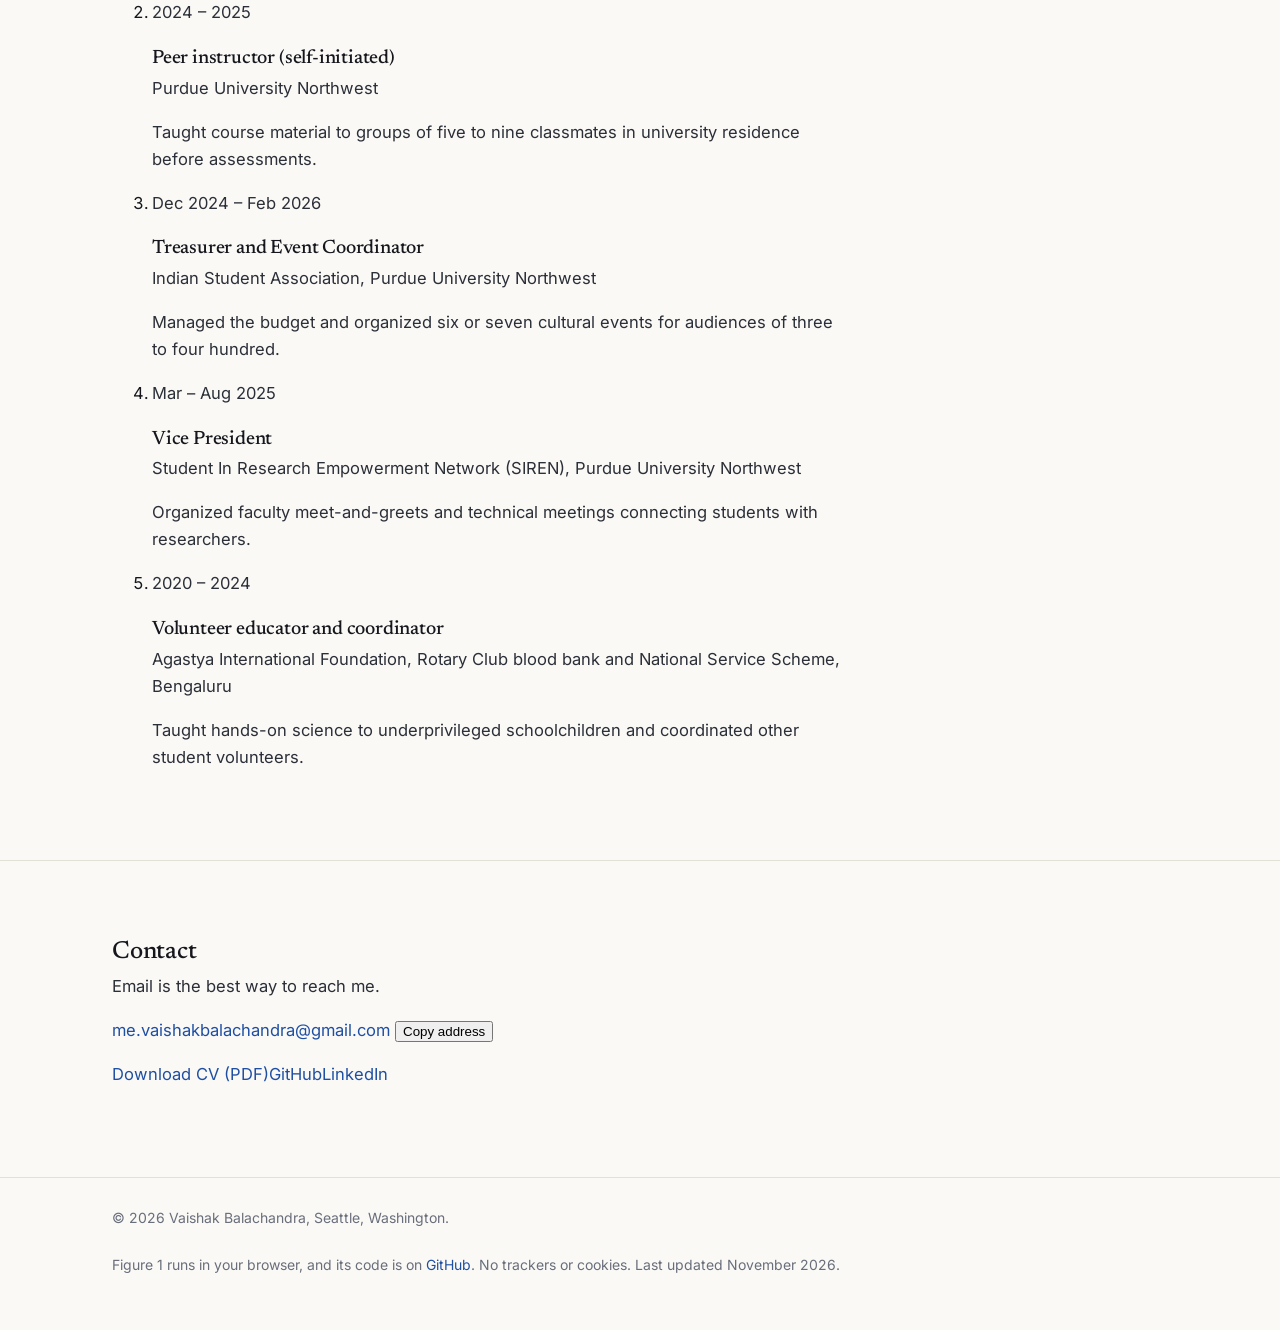
==== commit 9a70c357: "Add files via upload" ====
--- a/index.html
+++ b/index.html
@@ -3,11 +3,11 @@
 <head>
 <meta charset="utf-8">
 <meta name="viewport" content="width=device-width, initial-scale=1">
-<title>Vaishak Balachandra · Estimation, regimes and decisions under uncertainty</title>
+<title>Vaishak Balachandra</title>
 <meta name="description" content="Vaishak Balachandra studies how to estimate hidden states and hidden regimes from noisy financial data, and how to act on estimates that are never fully trustworthy. M.S. Computer Science (thesis), Purdue University Northwest; IEEE SmartNets 2026.">
 <meta name="author" content="Vaishak Balachandra">
 <link rel="canonical" href="https://vaishakbalachandra.github.io/">
-<meta name="theme-color" content="#faf9f6">
+<meta name="theme-color" content="#0e3557">
 
 <meta property="og:type" content="profile">
 <meta property="og:site_name" content="Vaishak Balachandra">
@@ -17,17 +17,18 @@
 <meta property="og:image" content="https://vaishakbalachandra.github.io/img/og-card.png">
 <meta property="og:image:width" content="1200">
 <meta property="og:image:height" content="630">
+<meta property="og:image:alt" content="Vaishak Balachandra, with a chart of a filter tracking a hidden quantity through a regime change">
 <meta property="profile:first_name" content="Vaishak">
 <meta property="profile:last_name" content="Balachandra">
 <meta name="twitter:card" content="summary_large_image">
 
 <link rel="icon" href="assets/favicon.svg" type="image/svg+xml">
 <link rel="apple-touch-icon" href="img/apple-touch-icon.png">
-<link rel="preload" href="fonts/newsreader-latin-500-normal.woff2" as="font" type="font/woff2" crossorigin>
-<link rel="preload" href="fonts/inter-latin-400-normal.woff2" as="font" type="font/woff2" crossorigin>
+<link rel="preload" href="fonts/source-serif-4-latin-opsz-normal.woff2" as="font" type="font/woff2" crossorigin>
+<link rel="preload" href="fonts/ibm-plex-sans-latin-400-normal.woff2" as="font" type="font/woff2" crossorigin>
 <link rel="stylesheet" href="css/site.css">
 <script>
-  // Apply a saved theme before first paint, so there is no flash.
+  // Apply a saved theme before the first paint, so the page does not flash.
   (function () {
     try {
       var t = localStorage.getItem("theme");
@@ -48,7 +49,7 @@
     { "@type": "CollegeOrUniversity", "name": "Purdue University Northwest" },
     { "@type": "CollegeOrUniversity", "name": "RV College of Engineering" }
   ],
-  "knowsAbout": ["State-space models", "Kalman filtering", "Regime switching", "Time series", "Robust optimization", "Quantitative finance", "Privacy-preserving machine learning"],
+  "knowsAbout": ["State-space models", "Kalman filtering", "Regime switching", "Change detection", "Time series", "Robust optimization", "Quantitative finance", "Privacy-preserving machine learning"],
   "sameAs": [
     "https://github.com/vaishakbalachandra",
     "https://www.linkedin.com/in/vaishakbalachandra/"
@@ -59,7 +60,7 @@
 <body>
 <a class="skip" href="#main">Skip to content</a>
 
-<header class="site-header">
+<header class="masthead">
   <nav class="wrap nav" aria-label="Main">
     <a class="brand" href="#top">Vaishak Balachandra</a>
     <ul class="nav-links" id="nav-links">
@@ -72,155 +73,155 @@
     </ul>
     <div class="nav-actions">
       <button class="icon-btn theme-toggle" type="button" aria-label="Switch between light and dark theme">
-        <svg class="sun" viewBox="0 0 24 24" fill="none" stroke="currentColor" stroke-width="1.8" stroke-linecap="round" aria-hidden="true"><circle cx="12" cy="12" r="4.2"/><path d="M12 2.5v2.2M12 19.3v2.2M4.6 4.6l1.6 1.6M17.8 17.8l1.6 1.6M2.5 12h2.2M19.3 12h2.2M4.6 19.4l1.6-1.6M17.8 6.2l1.6-1.6"/></svg>
-        <svg class="moon" viewBox="0 0 24 24" fill="none" stroke="currentColor" stroke-width="1.8" stroke-linecap="round" stroke-linejoin="round" aria-hidden="true"><path d="M20.5 14.2A8.5 8.5 0 0 1 9.8 3.5a8.5 8.5 0 1 0 10.7 10.7z"/></svg>
+        <svg class="sun" viewBox="0 0 24 24" fill="none" stroke="currentColor" stroke-width="1.6" stroke-linecap="round" aria-hidden="true"><circle cx="12" cy="12" r="4"/><path d="M12 2.8v2M12 19.2v2M4.9 4.9l1.4 1.4M17.7 17.7l1.4 1.4M2.8 12h2M19.2 12h2M4.9 19.1l1.4-1.4M17.7 6.3l1.4-1.4"/></svg>
+        <svg class="moon" viewBox="0 0 24 24" fill="none" stroke="currentColor" stroke-width="1.6" stroke-linecap="round" stroke-linejoin="round" aria-hidden="true"><path d="M20.2 14.4A8.2 8.2 0 0 1 9.6 3.8a8.2 8.2 0 1 0 10.6 10.6z"/></svg>
       </button>
       <button class="icon-btn menu-btn" type="button" aria-label="Open menu" aria-controls="nav-links" aria-expanded="false">
-        <svg viewBox="0 0 24 24" fill="none" stroke="currentColor" stroke-width="1.8" stroke-linecap="round" aria-hidden="true"><path d="M4 7h16M4 12h16M4 17h16"/></svg>
+        <svg class="bars" viewBox="0 0 24 24" fill="none" stroke="currentColor" stroke-width="1.6" stroke-linecap="round" aria-hidden="true"><path d="M4 8h16M4 16h16"/></svg>
+        <svg class="close" viewBox="0 0 24 24" fill="none" stroke="currentColor" stroke-width="1.6" stroke-linecap="round" aria-hidden="true"><path d="M6 6l12 12M18 6L6 18"/></svg>
       </button>
     </div>
   </nav>
 </header>
 
 <main id="main">
-  <!-- ================= HERO ================= -->
   <section class="hero" id="top">
     <div class="wrap hero-grid">
-      <div>
-        <div class="hero-id">
-          <div class="portrait">
-            <picture>
-              <source srcset="img/vaishak.webp" type="image/webp">
-              <img src="img/vaishak.jpg" alt="Portrait of Vaishak Balachandra" width="640" height="799">
-            </picture>
+      <h1 class="hero-name">Vaishak Balachandra</h1>
+
+      <div class="hero-text">
+        <p class="lede">I study what can be inferred about something from the part of it you are allowed to see. In markets, that means estimating hidden states, and the hidden regimes they move between, from prices, company filings and ownership data, and then deciding how to act on an estimate that is never fully trustworthy.</p>
+        <div class="byline">
+          <picture>
+            <source srcset="img/vaishak.webp" type="image/webp">
+            <img class="portrait" src="img/vaishak.jpg" alt="Vaishak Balachandra" width="640" height="799">
+          </picture>
+          <p>M.S. Computer Science (thesis), Purdue University Northwest, 2026, GPA&nbsp;3.82/4.00.<br>
+          Quantitative research engineering intern in Seattle. Applying to PhD programs for fall&nbsp;2027.</p>
+        </div>
+        <div class="hero-actions">
+          <a class="btn btn-solid" href="cv/Vaishak_Balachandra_CV.pdf">
+            <svg viewBox="0 0 20 20" fill="none" stroke="currentColor" stroke-width="1.6" stroke-linecap="round" stroke-linejoin="round" aria-hidden="true"><path d="M10 3v9.5m0 0L6.2 8.7M10 12.5l3.8-3.8M4 15.5h12"/></svg>
+            Download CV
+          </a>
+          <a class="btn btn-line" href="#contact" data-user="me.vaishakbalachandra" data-domain="gmail.com">Email me</a>
+          <a class="btn btn-line btn-icon" href="https://github.com/vaishakbalachandra" rel="me" aria-label="GitHub" title="GitHub">
+            <svg viewBox="0 0 24 24" fill="currentColor" aria-hidden="true"><path d="M12 2a10 10 0 0 0-3.16 19.49c.5.09.68-.22.68-.48v-1.7c-2.78.6-3.37-1.34-3.37-1.34-.46-1.16-1.11-1.47-1.11-1.47-.91-.62.07-.6.07-.6 1 .07 1.53 1.03 1.53 1.03.9 1.52 2.34 1.08 2.91.83.09-.65.35-1.08.63-1.33-2.22-.25-4.55-1.11-4.55-4.94 0-1.09.39-1.98 1.03-2.68-.1-.25-.45-1.27.1-2.65 0 0 .84-.27 2.75 1.02a9.56 9.56 0 0 1 5 0c1.91-1.29 2.75-1.02 2.75-1.02.55 1.38.2 2.4.1 2.65.64.7 1.03 1.59 1.03 2.68 0 3.84-2.34 4.68-4.57 4.93.36.31.68.92.68 1.86v2.75c0 .27.18.58.69.48A10 10 0 0 0 12 2z"/></svg>
+          </a>
+          <a class="btn btn-line btn-icon" href="https://www.linkedin.com/in/vaishakbalachandra/" rel="me" aria-label="LinkedIn" title="LinkedIn">
+            <svg viewBox="0 0 24 24" fill="currentColor" aria-hidden="true"><path d="M4.98 3.5a2.5 2.5 0 1 1 0 5 2.5 2.5 0 0 1 0-5zM3 9.5h4V21H3zM9.5 9.5h3.8v1.6h.06c.53-1 1.83-2.06 3.77-2.06 4.03 0 4.77 2.65 4.77 6.1V21h-4v-5.2c0-1.24-.02-2.84-1.73-2.84-1.74 0-2 1.35-2 2.75V21h-4z"/></svg>
+          </a>
+        </div>
+      </div>
+
+      <figure class="instrument" data-kf aria-labelledby="fig1-cap">
+        <dl class="readout" aria-hidden="true">
+          <div><dt>Observation</dt><dd data-k="t">199</dd></div>
+          <div><dt><i class="key key-obs"></i>Observed</dt><dd data-k="y">&nbsp;</dd></div>
+          <div class="wide"><dt><i class="key key-est"></i>Estimate</dt><dd data-k="m">&nbsp;</dd></div>
+          <div><dt><i class="key key-truth"></i>Hidden</dt><dd data-k="x">&nbsp;</dd></div>
+          <div class="std off" data-std><dt><i class="key key-std"></i>Standard</dt><dd data-k="s">&nbsp;</dd></div>
+        </dl>
+        <div class="plot">
+          <canvas role="img" aria-label="Simulated chart. Noisy observations of a hidden quantity, the hidden quantity as a dashed line, and a filter's estimate with its 95 percent band. The level drops and becomes more volatile at observation 120; the band widens while the filter re-learns, and a detector flags the change a few observations later."></canvas>
+        </div>
+        <div class="controls">
+          <button class="btn btn-solid btn-sm" type="button" data-action="shift">
+            <svg viewBox="0 0 20 20" fill="none" stroke="currentColor" stroke-width="1.6" stroke-linecap="round" stroke-linejoin="round" aria-hidden="true"><path d="M2.5 6.5h6v7h9"/></svg>
+            Shift the regime
+          </button>
+          <button class="switch" type="button" data-action="compare" aria-pressed="false">
+            <span class="switch-track" aria-hidden="true"><span class="switch-thumb"></span></span>
+            Compare a standard filter
+          </button>
+          <button class="text-btn" type="button" data-action="reset">Replay</button>
+        </div>
+        <p class="status" data-status role="status"></p>
+        <figcaption id="fig1-cap"><b>Figure 1.</b> Simulated in your browser. A filter estimates a hidden quantity (dashed) from noisy observations (dots); the white line and band are its estimate and 95% interval. Press “Shift the regime” and the level and volatility change without warning: the band widens while the filter re-learns, and a detector flags the change a few observations later. Flagging sooner costs more false alarms, a trade-off that runs through the first question below.</figcaption>
+      </figure>
+    </div>
+  </section>
+
+  <section class="section" id="research" aria-labelledby="h-research">
+    <div class="wrap grid">
+      <h2 class="section-title" id="h-research">Research</h2>
+      <div class="section-body">
+        <p class="lead">A price is a noisy observation of something underneath it: what a company is worth, what a crowd believes, what a few people already know. A Kalman filter can estimate a hidden state like that, but only because it knows the rules by which the state moves. Markets do not offer that comfort. Their rules change, usually without announcing it, and a model that worked yesterday can be quietly wrong today.</p>
+        <p>My research interest has two parts.</p>
+        <div class="questions">
+          <div class="question">
+            <h3>Estimation and detection</h3>
+            <p>Prices are a fast channel; company filings and ownership disclosures are slow, sparse and partly written in words. Can a model that reads both detect a change in a company's regime before the price reflects it, and what, measurably, separates the two channels when they disagree?</p>
           </div>
-          <div>
-            <p class="kicker">Estimation&nbsp;· Regimes&nbsp;· Robust&nbsp;decisions</p>
-            <h1>Vaishak Balachandra</h1>
+          <div class="question">
+            <h3>Decision</h3>
+            <p>Once such an estimate exists, with an error attached and some probability that the regime has already moved, how should capital be allocated on it when the model itself may be wrong?</p>
           </div>
         </div>
-        <p class="lede">I study what can be inferred about something from the part of it you are allowed to see. In markets, that means estimating hidden states, and the hidden regimes they move between, from prices, company filings and ownership data, and then deciding how to act on an estimate that is never fully trustworthy.</p>
-        <ul class="meta-list">
-          <li>M.S. Computer Science (thesis), Purdue University Northwest, 2026&nbsp;· GPA 3.82/4.00</li>
-          <li>B.E. Electronics and Telecommunication Engineering, RV College of Engineering, 2024</li>
-          <li>Quantitative research engineering intern, Seattle&nbsp;· applying to PhD programs for&nbsp;2027</li>
-        </ul>
-        <div class="actions">
-          <a class="btn primary" href="cv/Vaishak_Balachandra_CV.pdf">
-            <svg viewBox="0 0 24 24" fill="none" stroke="currentColor" stroke-width="1.8" stroke-linecap="round" stroke-linejoin="round" aria-hidden="true"><path d="M12 3v12m0 0l-4.5-4.5M12 15l4.5-4.5M4.5 17.5v1.5A1.5 1.5 0 0 0 6 20.5h12a1.5 1.5 0 0 0 1.5-1.5v-1.5"/></svg>
-            CV (PDF)
-          </a>
-          <a class="btn" href="#contact" data-user="me.vaishakbalachandra" data-domain="gmail.com">
-            <svg viewBox="0 0 24 24" fill="none" stroke="currentColor" stroke-width="1.8" stroke-linecap="round" stroke-linejoin="round" aria-hidden="true"><rect x="3" y="5" width="18" height="14" rx="2"/><path d="M3.5 6.5l8.5 6.5 8.5-6.5"/></svg>
-            Email
-          </a>
-          <a class="btn" href="https://github.com/vaishakbalachandra" rel="me">
-            <svg viewBox="0 0 24 24" fill="currentColor" aria-hidden="true"><path d="M12 2a10 10 0 0 0-3.16 19.49c.5.09.68-.22.68-.48v-1.7c-2.78.6-3.37-1.34-3.37-1.34-.46-1.16-1.11-1.47-1.11-1.47-.91-.62.07-.6.07-.6 1 .07 1.53 1.03 1.53 1.03.9 1.52 2.34 1.08 2.91.83.09-.65.35-1.08.63-1.33-2.22-.25-4.55-1.11-4.55-4.94 0-1.09.39-1.98 1.03-2.68-.1-.25-.45-1.27.1-2.65 0 0 .84-.27 2.75 1.02a9.56 9.56 0 0 1 5 0c1.91-1.29 2.75-1.02 2.75-1.02.55 1.38.2 2.4.1 2.65.64.7 1.03 1.59 1.03 2.68 0 3.84-2.34 4.68-4.57 4.93.36.31.68.92.68 1.86v2.75c0 .27.18.58.69.48A10 10 0 0 0 12 2z"/></svg>
-            GitHub
-          </a>
-          <a class="btn" href="https://www.linkedin.com/in/vaishakbalachandra/" rel="me">
-            <svg viewBox="0 0 24 24" fill="currentColor" aria-hidden="true"><path d="M4.98 3.5a2.5 2.5 0 1 1 0 5 2.5 2.5 0 0 1 0-5zM3 9.5h4V21H3zM9.5 9.5h3.8v1.6h.06c.53-1 1.83-2.06 3.77-2.06 4.03 0 4.77 2.65 4.77 6.1V21h-4v-5.2c0-1.24-.02-2.84-1.73-2.84-1.74 0-2 1.35-2 2.75V21h-4z"/></svg>
-            LinkedIn
-          </a>
-        </div>
-      </div>
-
-      <figure class="figure-card" aria-labelledby="kf-cap">
-        <div class="figure-head">
-          <span class="figure-title">The problem, in one picture</span>
-          <button class="replay" id="kf-replay" type="button">Replay</button>
-        </div>
-        <div class="figure-canvas">
-          <canvas id="kf-canvas" role="img" aria-label="Chart: noisy observations of a hidden state, the true state as a dashed line, and a Kalman filter estimate with its uncertainty band, which widens after a regime change partway through."></canvas>
-        </div>
-        <div class="legend" aria-hidden="true">
-          <span><i class="swatch dot"></i>What you observe</span>
-          <span><i class="swatch truth"></i>Hidden state</span>
-          <span><i class="swatch"></i>Filter estimate</span>
-          <span><i class="swatch band"></i>95% band</span>
-          <span><i class="swatch regime"></i>New regime</span>
-        </div>
-        <figcaption id="kf-cap">A Kalman filter tracks a hidden state from noisy observations. Partway through, the hidden process jumps to a new level and becomes more volatile, without announcement. The filter's band widens while it re-learns. Doing this well, with prices, filings and ownership data, is the research I want to do.</figcaption>
-      </figure>
-    </div>
-  </section>
-
-  <!-- ================= RESEARCH ================= -->
-  <section class="section" id="research">
-    <div class="wrap section-grid">
-      <div class="section-label"><span class="num">01</span><h2>Research</h2></div>
-      <div class="section-body reveal">
-        <h3 class="lead-title">Hidden states, hidden regimes</h3>
-        <p>A price is a noisy observation of something underneath it: what a company is worth, what a crowd believes, what a few people already know. A Kalman filter can estimate a hidden state like that, but only because it knows the rules by which the state moves. Markets do not offer that comfort. Their rules change, usually without announcing it, and a model that worked yesterday can be quietly wrong today.</p>
-        <p>My research interest has two parts.</p>
-        <ol class="questions">
-          <li><strong>Estimation and detection</strong>Prices are a fast channel; company filings and ownership disclosures are slow, sparse and partly written in words. Can a model that reads both detect a change in a company's regime before the price reflects it, and what, measurably, separates the two channels when they disagree?</li>
-          <li><strong>Decision</strong>Once such an estimate exists, with an error attached and some probability that the regime has already moved, how should capital be allocated on it when the model itself may be wrong?</li>
-        </ol>
-        <ul class="tags" aria-label="Research interests">
-          <li>Latent-state estimation</li>
-          <li>Regime switching</li>
-          <li>Mixed-frequency data</li>
-          <li>Optimal stopping</li>
-          <li>Robust optimization</li>
-          <li>Partial observability</li>
-        </ul>
-      </div>
-    </div>
-  </section>
-
-  <!-- ================= PUBLICATIONS ================= -->
-  <section class="section" id="publications">
-    <div class="wrap section-grid">
-      <div class="section-label"><span class="num">02</span><h2>Publications</h2></div>
-      <div class="section-body reveal">
-        <ol class="pubs">
-          <li class="pub">
-            <div class="pub-year">2026</div>
-            <div>
-              <p class="pub-title">VertiSplitRAG: Privacy-Preserving Retrieval-Augmented Generation Through Vertical Attribute Partitioning</p>
-              <p class="pub-authors"><span class="me">V. Balachandra</span>, S. Islam, M. T. Hossain</p>
-              <p class="pub-venue">International Conference on Smart Applications, Communications and Networking (SmartNets 2026), IEEE, Rome, Italy</p>
-              <div class="pub-links">
-                <a class="chip" href="https://doi.org/10.25394/PGS.32166906">Full thesis (DOI)</a>
-                <a class="chip" href="https://ieeexplore.ieee.org/search/searchresult.jsp?queryText=VertiSplitRAG">IEEE Xplore</a>
-                <span class="chip">Presented July 2026</span>
-              </div>
-            </div>
-          </li>
-          <li class="pub">
-            <div class="pub-year">2023</div>
-            <div>
-              <p class="pub-title">Design and Analysis of Power and Area Efficient 4–2 Compressor Circuit for Tree Multiplier</p>
-              <p class="pub-authors">H. Raghuram, <span class="me">V. Balachandra</span></p>
-              <p class="pub-venue">7th International Conference on Computation System and Information Technology for Sustainable Solutions (CSITSS), IEEE, pp. 1–6</p>
-              <div class="pub-links">
-                <a class="chip" href="https://ieeexplore.ieee.org/search/searchresult.jsp?queryText=Power%20and%20Area%20Efficient%204-2%20Compressor%20Circuit%20for%20Tree%20Multiplier">IEEE Xplore</a>
-              </div>
-            </div>
-          </li>
-          <li class="pub">
-            <div class="pub-year">2022</div>
-            <div>
-              <p class="pub-title">Currency and Fake Currency Detection Using Machine Learning and Image Processing: An Application for Blind People Using Android Studio</p>
-              <p class="pub-authors"><span class="me">V. Balachandra</span>, S. Hoysala, V. H. Pavankumar</p>
-              <p class="pub-venue">International Conference on Automation, Computing and Renewable Systems (ICACRS), IEEE, pp. 274–277</p>
-              <div class="pub-links">
-                <a class="chip" href="https://ieeexplore.ieee.org/search/searchresult.jsp?queryText=Currency%20and%20Fake%20Currency%20Detection%20Blind%20People%20Android%20Studio">IEEE Xplore</a>
-                <a class="chip" href="https://github.com/vaishakbalachandra/Currency-and-Fake-Currency-Detection">Code</a>
-                <span class="chip award">AI for Good Award</span>
-              </div>
-            </div>
-          </li>
-          <li class="pub">
-            <div class="pub-year">Thesis</div>
-            <div>
-              <p class="pub-title">VertiSplitRAG: Privacy-Preserving Retrieval-Augmented Generation Through Vertical Attribute Partitioning</p>
-              <p class="pub-authors"><span class="me">V. Balachandra</span>. Advisor: Prof. Shafkat Islam. Committee: Prof. Hairong Zhao, Prof. Yang Ni</p>
-              <p class="pub-venue">M.S. thesis, Purdue University Northwest, May 2026</p>
-              <div class="pub-links">
-                <a class="chip" href="https://doi.org/10.25394/PGS.32166906">doi:10.25394/PGS.32166906</a>
-              </div>
+
+        <figure class="diagram" aria-labelledby="fig2-cap">
+          <div class="channels" role="img" aria-label="Schematic with three rows over time: prices every trading day, filings every quarter, ownership disclosures at irregular times. A dashed line marks a change in the company's regime. The first filing and the first ownership disclosure after it are highlighted, and the price line only starts to fall some time later.">
+            <span class="ch-change" style="--x:0.663" aria-hidden="true"><span>Regime change</span></span>
+            <p class="ch-name">Prices<span>daily</span></p>
+            <div class="ch-track">
+              <svg viewBox="0 0 558 64" preserveAspectRatio="none" aria-hidden="true" focusable="false"><polyline points="0,13.6 3,12.1 6,11.4 9,6.9 12,6.0 15,9.0 18,8.5 21,10.7 24,10.7 27,9.3 30,11.9 33,10.5 36,12.9 39,13.6 42,11.5 45,15.8 48,17.6 51,19.6 54,18.1 57,15.6 60,16.6 63,17.0 66,20.1 69,22.4 72,18.9 75,14.7 78,16.5 81,18.6 84,16.2 87,15.9 90,14.3 93,13.9 96,14.4 99,11.3 102,13.8 105,17.5 108,15.7 111,12.5 114,16.0 117,15.1 120,18.0 123,15.6 126,12.2 129,17.9 132,14.7 135,19.1 138,17.0 141,19.0 144,16.8 147,17.9 150,15.8 153,13.4 156,10.8 159,13.8 162,15.4 165,12.7 168,12.9 171,12.7 174,12.3 177,11.6 180,10.2 183,11.4 186,11.3 189,7.2 192,9.9 195,12.1 198,14.4 201,16.5 204,15.7 207,18.0 210,15.0 213,16.7 216,21.3 219,20.5 222,20.9 225,21.2 228,23.3 231,20.4 234,16.8 237,22.0 240,20.9 243,19.8 246,17.7 249,15.8 252,15.7 255,15.8 258,15.0 261,13.7 264,19.4 267,21.0 270,22.2 273,18.6 276,18.1 279,19.0 282,18.4 285,21.2 288,23.3 291,21.5 294,19.2 297,18.3 300,18.3 303,19.1 306,15.5 309,9.0 312,10.4 315,13.2 318,8.1 321,9.2 324,10.5 327,10.1 330,11.8 333,9.4 336,12.7 339,16.8 342,21.4 345,18.3 348,21.8 351,23.6 354,26.1 357,22.5 360,18.4 363,21.9 366,18.8 369,18.2 372,15.6 375,11.8 378,12.3 381,10.4 384,11.6 387,14.5 390,14.5 393,15.7 396,16.4 399,14.6 402,13.3 405,15.3 408,14.5 411,18.2 414,16.9 417,21.2 420,21.5 423,20.5 426,19.0 429,21.1 432,22.1 435,21.8 438,24.3 441,26.2 444,26.7 447,30.0 450,31.4 453,34.0 456,40.2 459,37.1 462,35.2 465,35.4 468,38.1 471,38.9 474,37.1 477,40.5 480,36.0 483,35.5 486,37.6 489,37.9 492,41.5 495,40.6 498,36.3 501,37.8 504,43.3 507,45.8 510,47.5 513,44.7 516,46.4 519,42.6 522,41.8 525,43.8 528,44.4 531,47.4 534,48.9 537,50.7 540,52.1 543,52.2 546,53.8 549,53.3 552,54.3 555,58.0 558,52.4"/></svg>
+            </div>
+            <p class="ch-name">Filings<span>quarterly</span></p>
+            <div class="ch-track ch-axis">
+              <i class="mk sq" style="--x:0.082"></i><i class="mk sq" style="--x:0.297"></i><i class="mk sq" style="--x:0.513"></i><i class="mk sq hot" style="--x:0.728"></i><i class="mk sq" style="--x:0.943"></i>
+            </div>
+            <p class="ch-name">Ownership<span>when disclosed</span></p>
+            <div class="ch-track ch-axis">
+              <i class="mk dot" style="--x:0.158"></i><i class="mk dot" style="--x:0.45"></i><i class="mk dot hot" style="--x:0.701"></i><i class="mk dot" style="--x:0.88"></i>
+            </div>
+          </div>
+          <figcaption id="fig2-cap"><b>Figure 2.</b> A schematic, not data. One company seen through channels that arrive at different speeds. My first question asks whether the slow, partly written channels can reveal a change in regime before the price does.</figcaption>
+        </figure>
+
+        <p class="keywords"><b>Keywords</b> latent-state estimation; regime switching; mixed-frequency data; optimal stopping; robust optimization; partial observability</p>
+      </div>
+    </div>
+  </section>
+
+  <section class="section" id="publications" aria-labelledby="h-pubs">
+    <div class="wrap grid">
+      <h2 class="section-title" id="h-pubs">Publications</h2>
+      <div class="section-body">
+        <ol class="entries pubs">
+          <li class="entry">
+            <p class="entry-when">2026</p>
+            <div>
+              <h3 class="entry-title">VertiSplitRAG: Privacy-Preserving Retrieval-Augmented Generation Through Vertical Attribute Partitioning</h3>
+              <p class="entry-authors"><b>V. Balachandra</b>, S. Islam, M. T. Hossain</p>
+              <p class="entry-venue"><i>International Conference on Smart Applications, Communications and Networking (SmartNets 2026)</i>, IEEE, Rome, Italy. Presented July 2026.</p>
+              <p class="entry-links"><a href="https://doi.org/10.25394/PGS.32166906">Full thesis (DOI)</a><a href="https://ieeexplore.ieee.org/search/searchresult.jsp?queryText=VertiSplitRAG">IEEE Xplore</a></p>
+            </div>
+          </li>
+          <li class="entry">
+            <p class="entry-when">2026</p>
+            <div>
+              <h3 class="entry-title">VertiSplitRAG: Privacy-Preserving Retrieval-Augmented Generation Through Vertical Attribute Partitioning</h3>
+              <p class="entry-authors"><b>V. Balachandra</b>. Advisor: Prof. Shafkat Islam. Committee: Prof. Hairong Zhao, Prof. Yang Ni</p>
+              <p class="entry-venue"><i>M.S. thesis</i>, Purdue University Northwest, May 2026.</p>
+              <p class="entry-links"><a href="https://doi.org/10.25394/PGS.32166906">doi:10.25394/PGS.32166906</a></p>
+            </div>
+          </li>
+          <li class="entry">
+            <p class="entry-when">2023</p>
+            <div>
+              <h3 class="entry-title">Design and Analysis of Power and Area Efficient 4–2 Compressor Circuit for Tree Multiplier</h3>
+              <p class="entry-authors">H. Raghuram, <b>V. Balachandra</b></p>
+              <p class="entry-venue"><i>7th International Conference on Computation System and Information Technology for Sustainable Solutions (CSITSS)</i>, IEEE, pp. 1–6.</p>
+              <p class="entry-links"><a href="https://ieeexplore.ieee.org/search/searchresult.jsp?queryText=Power%20and%20Area%20Efficient%204-2%20Compressor%20Circuit%20for%20Tree%20Multiplier">IEEE Xplore</a></p>
+            </div>
+          </li>
+          <li class="entry">
+            <p class="entry-when">2022</p>
+            <div>
+              <h3 class="entry-title">Currency and Fake Currency Detection Using Machine Learning and Image Processing: An Application for Blind People Using Android Studio</h3>
+              <p class="entry-authors"><b>V. Balachandra</b>, S. Hoysala, V. H. Pavankumar</p>
+              <p class="entry-venue"><i>International Conference on Automation, Computing and Renewable Systems (ICACRS)</i>, IEEE, pp. 274–277.</p>
+              <p class="entry-links"><a href="https://ieeexplore.ieee.org/search/searchresult.jsp?queryText=Currency%20and%20Fake%20Currency%20Detection%20Blind%20People%20Android%20Studio">IEEE Xplore</a><a href="https://github.com/vaishakbalachandra/Currency-and-Fake-Currency-Detection">Code</a><span class="award">AI for Good Award</span></p>
             </div>
           </li>
         </ol>
@@ -229,200 +230,215 @@
     </div>
   </section>
 
-  <!-- ================= PROJECTS ================= -->
-  <section class="section" id="projects">
-    <div class="wrap section-grid">
-      <div class="section-label"><span class="num">03</span><h2>Research projects</h2></div>
-      <div class="section-body reveal">
+  <section class="section" id="projects" aria-labelledby="h-projects">
+    <div class="wrap grid">
+      <h2 class="section-title" id="h-projects">Projects</h2>
+      <div class="section-body">
         <article class="feature">
-          <div class="feature-top">
-            <h3>Privacy by architecture for retrieval-augmented generation</h3>
-            <span class="eyebrow">M.S. thesis&nbsp;· 2025–2026</span>
+          <h3 class="feature-title">Privacy by architecture for retrieval-augmented generation</h3>
+          <p class="feature-meta">M.S. thesis, 2025–2026</p>
+          <div class="pir">
+            <div><h4>Problem</h4><p>Retrieval systems for language models encode every sensitive attribute of a record together and add protection afterwards, so information can leak across attributes.</p></div>
+            <div><h4>Idea</h4><p>Split each record by attribute before encoding, so that no single component ever observes a whole record, and recombine only at the end.</p></div>
+            <div><h4>Result</h4><p>Of four systems tested on synthetic medical records, three gradually exhausted their privacy budget; the multi-model design kept all of it, with faithfulness comparable to the baseline.</p></div>
           </div>
-          <dl class="pid">
-            <div><dt>Problem</dt><dd>Retrieval systems for language models encode every sensitive attribute of a record together and add protection afterwards, so information can leak across attributes.</dd></div>
-            <div><dt>Idea</dt><dd>Split each record by attribute before encoding, so that no single component ever observes a whole record, and recombine only at the end.</dd></div>
-            <div class="result"><dt>Result</dt><dd>Of four systems tested on synthetic medical records, three gradually exhausted their privacy budget; the multi-model design kept all of it, with faithfulness comparable to the baseline.</dd></div>
-          </dl>
-          <div class="stack">
-            <span class="chip">Python</span><span class="chip">PyTorch</span><span class="chip">vLLM</span><span class="chip">LangGraph</span><span class="chip">Vector database</span>
-            <a class="chip" href="https://doi.org/10.25394/PGS.32166906">Read the thesis</a>
-          </div>
+          <p class="feature-foot">Built with Python, PyTorch, vLLM, LangGraph and a vector database. <a href="https://doi.org/10.25394/PGS.32166906">Read the thesis</a></p>
         </article>
 
-        <div class="cards">
-          <article class="card">
-            <span class="eyebrow">Statistics&nbsp;· Fall 2024</span>
-            <h3>Cricket score analytics</h3>
-            <p>Statistical analysis and predictive modeling of batting performance in R, including time-series methods. I led a team of three, did most of the analysis and presented the work.</p>
-            <div class="card-foot">
-              <span class="chip">R</span><span class="chip">Time series</span>
-              <a class="chip" href="https://github.com/vaishakbalachandra/Cricket-Analytics-Batting-Performance-Analysis-Prediction">Code</a>
-            </div>
-          </article>
-          <article class="card">
-            <span class="eyebrow">Undergraduate capstone&nbsp;· 2023–2024</span>
-            <h3>PneumoGAN</h3>
-            <div class="metric">94.99%<small>detection accuracy</small></div>
-            <p>A generative adversarial network that synthesizes chest X-rays to augment scarce training data for pneumonia detection, trained on the NIH chest X-ray dataset.</p>
-            <div class="card-foot">
-              <span class="chip">GANs</span><span class="chip">Python</span>
-              <a class="chip" href="https://github.com/vaishakbalachandra/PneumoGAN">Code</a>
-            </div>
-          </article>
-          <article class="card">
-            <span class="eyebrow">First-author paper&nbsp;· 2022</span>
-            <h3>Currency recognition for blind users</h3>
-            <div class="metric">95%<small>detection accuracy</small></div>
-            <p>Feature extraction in MATLAB and machine-learning classifiers that recognize banknotes and flag counterfeits, delivered as an Android app. IEEE ICACRS 2022.</p>
-            <div class="card-foot">
-              <span class="chip">MATLAB</span><span class="chip">Android</span><span class="chip award">AI for Good Award</span>
-              <a class="chip" href="https://github.com/vaishakbalachandra/Currency-and-Fake-Currency-Detection">Code</a>
-            </div>
-          </article>
-          <article class="card">
-            <span class="eyebrow">Circuit design&nbsp;· 2023</span>
-            <h3>Low-power 4–2 compressor</h3>
-            <div class="metric">≈35%<small>greater power efficiency</small></div>
-            <p>Co-designed a power- and area-efficient compressor for tree multipliers using AVLS, LECTOR and adiabatic logic, preserving arithmetic performance. IEEE CSITSS 2023.</p>
-            <div class="card-foot">
-              <span class="chip">VLSI</span><span class="chip">Low-power design</span>
-            </div>
-          </article>
-        </div>
+        <ol class="entries projects">
+          <li class="entry">
+            <p class="entry-when">Fall 2024</p>
+            <div>
+              <h3 class="entry-title">Cricket score analytics</h3>
+              <p class="entry-meta">Course project, Statistical Computing</p>
+              <p class="entry-text">Statistical analysis and predictive modeling of batting performance in R, including time-series methods. I led a team of three, did most of the analysis and presented the work.</p>
+              <p class="entry-links"><a href="https://github.com/vaishakbalachandra/Cricket-Analytics-Batting-Performance-Analysis-Prediction">Code</a></p>
+            </div>
+          </li>
+          <li class="entry">
+            <p class="entry-when">2023–2024</p>
+            <div>
+              <h3 class="entry-title">PneumoGAN</h3>
+              <p class="entry-meta">Undergraduate capstone</p>
+              <p class="entry-text">A generative adversarial network that synthesizes chest X-rays to augment scarce training data for pneumonia detection, trained on the NIH chest X-ray dataset.</p>
+              <p class="entry-links"><a href="https://github.com/vaishakbalachandra/PneumoGAN">Code</a></p>
+            </div>
+            <p class="entry-figure"><strong>94.99%</strong> detection accuracy</p>
+          </li>
+          <li class="entry">
+            <p class="entry-when">2023</p>
+            <div>
+              <h3 class="entry-title">Low-power 4–2 compressor</h3>
+              <p class="entry-meta">Circuit design, IEEE CSITSS 2023</p>
+              <p class="entry-text">Co-designed a power- and area-efficient compressor for tree multipliers using AVLS, LECTOR and adiabatic logic, preserving arithmetic performance.</p>
+            </div>
+            <p class="entry-figure"><strong>≈35%</strong> greater power efficiency</p>
+          </li>
+          <li class="entry">
+            <p class="entry-when">2022</p>
+            <div>
+              <h3 class="entry-title">Currency recognition for blind users</h3>
+              <p class="entry-meta">First-author paper, IEEE ICACRS 2022</p>
+              <p class="entry-text">Feature extraction in MATLAB and machine-learning classifiers that recognize banknotes and flag counterfeits, delivered as an Android app.</p>
+              <p class="entry-links"><a href="https://github.com/vaishakbalachandra/Currency-and-Fake-Currency-Detection">Code</a><span class="award">AI for Good Award</span></p>
+            </div>
+            <p class="entry-figure"><strong>95%</strong> detection accuracy</p>
+          </li>
+        </ol>
         <p class="note">More code is on <a href="https://github.com/vaishakbalachandra">GitHub</a>.</p>
       </div>
     </div>
   </section>
 
-  <!-- ================= EXPERIENCE & EDUCATION ================= -->
-  <section class="section" id="experience">
-    <div class="wrap section-grid">
-      <div class="section-label"><span class="num">04</span><h2>Experience &amp; education</h2></div>
-      <div class="section-body reveal">
-        <p class="subhead">Experience</p>
-        <ol class="rows">
-          <li class="row">
-            <div class="row-date">Sep 2026 – now</div>
-            <div>
-              <p class="row-title">Quantitative Research Engineering Intern</p>
-              <p class="row-org">Seattle, Washington</p>
-              <p class="row-desc">Market data preparation, quantitative models and data pipelines in Python and SQL; regression, time-series analysis and backtesting.</p>
-            </div>
-          </li>
-          <li class="row">
-            <div class="row-date">2025 – May 2026</div>
-            <div>
-              <p class="row-title">Graduate Thesis Researcher</p>
-              <p class="row-org">Purdue University Northwest&nbsp;· advisor Prof. Shafkat Islam</p>
-              <p class="row-desc">Designed, built and evaluated the VertiSplitRAG framework; published and presented at IEEE SmartNets 2026.</p>
-            </div>
-          </li>
-          <li class="row">
-            <div class="row-date">Nov – Dec 2023</div>
-            <div>
-              <p class="row-title">AI Research Intern</p>
-              <p class="row-org">BOSTON-RVCE Centre of Excellence in AI Research, Bengaluru</p>
-              <p class="row-desc">Feature-extraction models and statistical classifiers in MATLAB for real-time signal and pattern recognition.</p>
-            </div>
-          </li>
-        </ol>
-
-        <p class="subhead">Education</p>
-        <ol class="rows">
-          <li class="row">
-            <div class="row-date">2024 – 2026</div>
-            <div>
-              <p class="row-title">M.S. Computer Science (Thesis)</p>
-              <p class="row-org">Purdue University Northwest, Hammond, Indiana&nbsp;· GPA 3.82/4.00</p>
-              <p class="row-desc">Computational Mathematics I (Department of Mathematics), A&nbsp;· Statistical Computing, A&nbsp;· Privacy in AI Models, A+</p>
-            </div>
-          </li>
-          <li class="row">
-            <div class="row-date">2020 – 2024</div>
-            <div>
-              <p class="row-title">B.E. Electronics and Telecommunication Engineering</p>
-              <p class="row-org">RV College of Engineering, Bengaluru&nbsp;· CGPA 8.55/10&nbsp;· final semester 10.00/10</p>
-              <p class="row-desc">Linear Algebra, Statistics and Probability Theory, A&nbsp;· Discrete and Integral Transforms, A&nbsp;· Digital Signal Processing, S (highest grade)</p>
-            </div>
-          </li>
-        </ol>
-
-        <p class="subhead">Honors</p>
-        <ol class="rows">
-          <li class="row">
-            <div class="row-date">Apr 2024</div>
-            <div><p class="row-title">Best Student Researcher</p><p class="row-org">Department of Electronics and Telecommunication Engineering, RV College of Engineering</p></div>
-          </li>
-          <li class="row">
-            <div class="row-date">2022</div>
-            <div><p class="row-title">AI for Good Award</p><p class="row-org">IEEE ICACRS, for the currency-recognition paper</p></div>
-          </li>
-          <li class="row">
-            <div class="row-date">2020</div>
-            <div><p class="row-title">Karnataka State Rank 22, Grade 12 examination</p><p class="row-org">575/600&nbsp;· Mathematics 99/100</p></div>
-          </li>
-        </ol>
-      </div>
-    </div>
-  </section>
-
-  <!-- ================= TEACHING & SERVICE ================= -->
-  <section class="section" id="teaching">
-    <div class="wrap section-grid">
-      <div class="section-label"><span class="num">05</span><h2>Teaching &amp; service</h2></div>
-      <div class="section-body reveal">
-        <ol class="rows">
-          <li class="row">
-            <div class="row-date">Fall 2025</div>
-            <div><p class="row-title">Sole grader, CS 51530 Programming Languages</p><p class="row-org">Purdue University Northwest</p><p class="row-desc">Assessed every submission for the cohort for a full term, the semester after earning an A+ in the course.</p></div>
-          </li>
-          <li class="row">
-            <div class="row-date">2024 – 2025</div>
-            <div><p class="row-title">Peer instructor (self-initiated)</p><p class="row-org">Purdue University Northwest</p><p class="row-desc">Taught course material to groups of five to nine classmates in university residence before assessments.</p></div>
-          </li>
-          <li class="row">
-            <div class="row-date">Dec 2024 – Feb 2026</div>
-            <div><p class="row-title">Treasurer and Event Coordinator</p><p class="row-org">Indian Student Association, Purdue University Northwest</p><p class="row-desc">Managed the budget and organized six or seven cultural events for audiences of three to four hundred.</p></div>
-          </li>
-          <li class="row">
-            <div class="row-date">Mar – Aug 2025</div>
-            <div><p class="row-title">Vice President</p><p class="row-org">Student In Research Empowerment Network (SIREN), Purdue University Northwest</p><p class="row-desc">Organized faculty meet-and-greets and technical meetings connecting students with researchers.</p></div>
-          </li>
-          <li class="row">
-            <div class="row-date">2020 – 2024</div>
-            <div><p class="row-title">Volunteer educator and coordinator</p><p class="row-org">Agastya International Foundation&nbsp;· Rotary Club blood bank&nbsp;· National Service Scheme, Bengaluru</p><p class="row-desc">Taught hands-on science to underprivileged schoolchildren and coordinated other student volunteers.</p></div>
-          </li>
-        </ol>
-      </div>
-    </div>
-  </section>
-
-  <!-- ================= CONTACT ================= -->
-  <section class="section" id="contact">
-    <div class="wrap section-grid">
-      <div class="section-label"><span class="num">06</span><h2>Contact</h2></div>
-      <div class="section-body reveal">
-        <div class="contact-card">
-          <div>
-            <p class="eyebrow" style="margin:0 0 6px">Email is the best way to reach me</p>
-            <a class="email" data-user="me.vaishakbalachandra" data-domain="gmail.com" data-show href="#contact">me.vaishakbalachandra [at] gmail [dot] com</a>
-          </div>
-          <div class="actions">
-            <a class="btn primary" href="cv/Vaishak_Balachandra_CV.pdf">CV (PDF)</a>
-            <a class="btn" href="https://github.com/vaishakbalachandra" rel="me">GitHub</a>
-            <a class="btn" href="https://www.linkedin.com/in/vaishakbalachandra/" rel="me">LinkedIn</a>
-          </div>
-        </div>
+  <section class="section" id="experience" aria-labelledby="h-exp">
+    <div class="wrap grid">
+      <h2 class="section-title" id="h-exp">Experience and education</h2>
+      <div class="section-body">
+        <h3 class="group">Experience</h3>
+        <ol class="entries">
+          <li class="entry">
+            <p class="entry-when">Sep 2026 – now</p>
+            <div>
+              <h4 class="entry-title">Quantitative Research Engineering Intern</h4>
+              <p class="entry-meta">Seattle, Washington</p>
+              <p class="entry-text">Market data preparation, quantitative models and data pipelines in Python and SQL; regression, time-series analysis and backtesting.</p>
+            </div>
+          </li>
+          <li class="entry">
+            <p class="entry-when">2025 – May 2026</p>
+            <div>
+              <h4 class="entry-title">Graduate Thesis Researcher</h4>
+              <p class="entry-meta">Purdue University Northwest, advised by Prof. Shafkat Islam</p>
+              <p class="entry-text">Designed, built and evaluated the VertiSplitRAG framework; published and presented at IEEE SmartNets 2026.</p>
+            </div>
+          </li>
+          <li class="entry">
+            <p class="entry-when">Nov – Dec 2023</p>
+            <div>
+              <h4 class="entry-title">AI Research Intern</h4>
+              <p class="entry-meta">BOSTON-RVCE Centre of Excellence in AI Research, Bengaluru</p>
+              <p class="entry-text">Feature-extraction models and statistical classifiers in MATLAB for real-time signal and pattern recognition.</p>
+            </div>
+          </li>
+        </ol>
+
+        <h3 class="group">Education</h3>
+        <ol class="entries">
+          <li class="entry">
+            <p class="entry-when">2024 – 2026</p>
+            <div>
+              <h4 class="entry-title">M.S. Computer Science (Thesis)</h4>
+              <p class="entry-meta">Purdue University Northwest, Hammond, Indiana. GPA 3.82/4.00</p>
+              <p class="entry-text">Computational Mathematics I (Department of Mathematics), A; Statistical Computing, A; Privacy in AI Models, A+.</p>
+            </div>
+          </li>
+          <li class="entry">
+            <p class="entry-when">2020 – 2024</p>
+            <div>
+              <h4 class="entry-title">B.E. Electronics and Telecommunication Engineering</h4>
+              <p class="entry-meta">RV College of Engineering, Bengaluru. CGPA 8.55/10; final semester 10.00/10</p>
+              <p class="entry-text">Linear Algebra, Statistics and Probability Theory, A; Discrete and Integral Transforms, A; Digital Signal Processing, S (highest grade).</p>
+            </div>
+          </li>
+        </ol>
+
+        <h3 class="group">Honors</h3>
+        <ol class="entries">
+          <li class="entry">
+            <p class="entry-when">Apr 2024</p>
+            <div>
+              <h4 class="entry-title">Best Student Researcher</h4>
+              <p class="entry-meta">Department of Electronics and Telecommunication Engineering, RV College of Engineering</p>
+            </div>
+          </li>
+          <li class="entry">
+            <p class="entry-when">2022</p>
+            <div>
+              <h4 class="entry-title">AI for Good Award</h4>
+              <p class="entry-meta">IEEE ICACRS, for the currency-recognition paper</p>
+            </div>
+          </li>
+          <li class="entry">
+            <p class="entry-when">2020</p>
+            <div>
+              <h4 class="entry-title">Karnataka State Rank 22, Grade 12 examination</h4>
+              <p class="entry-meta">575/600, with 99/100 in mathematics</p>
+            </div>
+          </li>
+        </ol>
+      </div>
+    </div>
+  </section>
+
+  <section class="section" id="teaching" aria-labelledby="h-teach">
+    <div class="wrap grid">
+      <h2 class="section-title" id="h-teach">Teaching and service</h2>
+      <div class="section-body">
+        <ol class="entries">
+          <li class="entry">
+            <p class="entry-when">Fall 2025</p>
+            <div>
+              <h3 class="entry-title">Sole grader, CS 51530 Programming Languages</h3>
+              <p class="entry-meta">Purdue University Northwest</p>
+              <p class="entry-text">Assessed every submission for the cohort for a full term, the semester after earning an A+ in the course.</p>
+            </div>
+          </li>
+          <li class="entry">
+            <p class="entry-when">2024 – 2025</p>
+            <div>
+              <h3 class="entry-title">Peer instructor (self-initiated)</h3>
+              <p class="entry-meta">Purdue University Northwest</p>
+              <p class="entry-text">Taught course material to groups of five to nine classmates in university residence before assessments.</p>
+            </div>
+          </li>
+          <li class="entry">
+            <p class="entry-when">Dec 2024 – Feb 2026</p>
+            <div>
+              <h3 class="entry-title">Treasurer and Event Coordinator</h3>
+              <p class="entry-meta">Indian Student Association, Purdue University Northwest</p>
+              <p class="entry-text">Managed the budget and organized six or seven cultural events for audiences of three to four hundred.</p>
+            </div>
+          </li>
+          <li class="entry">
+            <p class="entry-when">Mar – Aug 2025</p>
+            <div>
+              <h3 class="entry-title">Vice President</h3>
+              <p class="entry-meta">Student In Research Empowerment Network (SIREN), Purdue University Northwest</p>
+              <p class="entry-text">Organized faculty meet-and-greets and technical meetings connecting students with researchers.</p>
+            </div>
+          </li>
+          <li class="entry">
+            <p class="entry-when">2020 – 2024</p>
+            <div>
+              <h3 class="entry-title">Volunteer educator and coordinator</h3>
+              <p class="entry-meta">Agastya International Foundation, Rotary Club blood bank and National Service Scheme, Bengaluru</p>
+              <p class="entry-text">Taught hands-on science to underprivileged schoolchildren and coordinated other student volunteers.</p>
+            </div>
+          </li>
+        </ol>
+      </div>
+    </div>
+  </section>
+
+  <section class="section contact" id="contact" aria-labelledby="h-contact">
+    <div class="wrap grid">
+      <h2 class="section-title" id="h-contact">Contact</h2>
+      <div class="section-body">
+        <p class="contact-line">Email is the best way to reach me.</p>
+        <p class="contact-email">
+          <a class="email" href="#contact" data-user="me.vaishakbalachandra" data-domain="gmail.com" data-show>me.vaishakbalachandra [at] gmail [dot] com</a>
+          <button class="copy" type="button" data-copy>Copy address</button>
+        </p>
+        <p class="contact-links"><a href="cv/Vaishak_Balachandra_CV.pdf">Download CV (PDF)</a><a href="https://github.com/vaishakbalachandra" rel="me">GitHub</a><a href="https://www.linkedin.com/in/vaishakbalachandra/" rel="me">LinkedIn</a></p>
       </div>
     </div>
   </section>
 </main>
 
 <footer class="site-footer">
-  <div class="wrap">
-    <span>© <span id="year">2026</span> Vaishak Balachandra&nbsp;· Seattle, Washington</span>
-    <span>Last updated November 2026&nbsp;· No trackers, no&nbsp;cookies</span>
+  <div class="wrap footer-grid">
+    <p>© <span id="year">2026</span> Vaishak Balachandra, Seattle, Washington.</p>
+    <p>Figure 1 runs in your browser, and its code is on <a href="https://github.com/vaishakbalachandra/vaishakbalachandra.github.io">GitHub</a>. No trackers or cookies. Last updated November 2026.</p>
   </div>
 </footer>
 
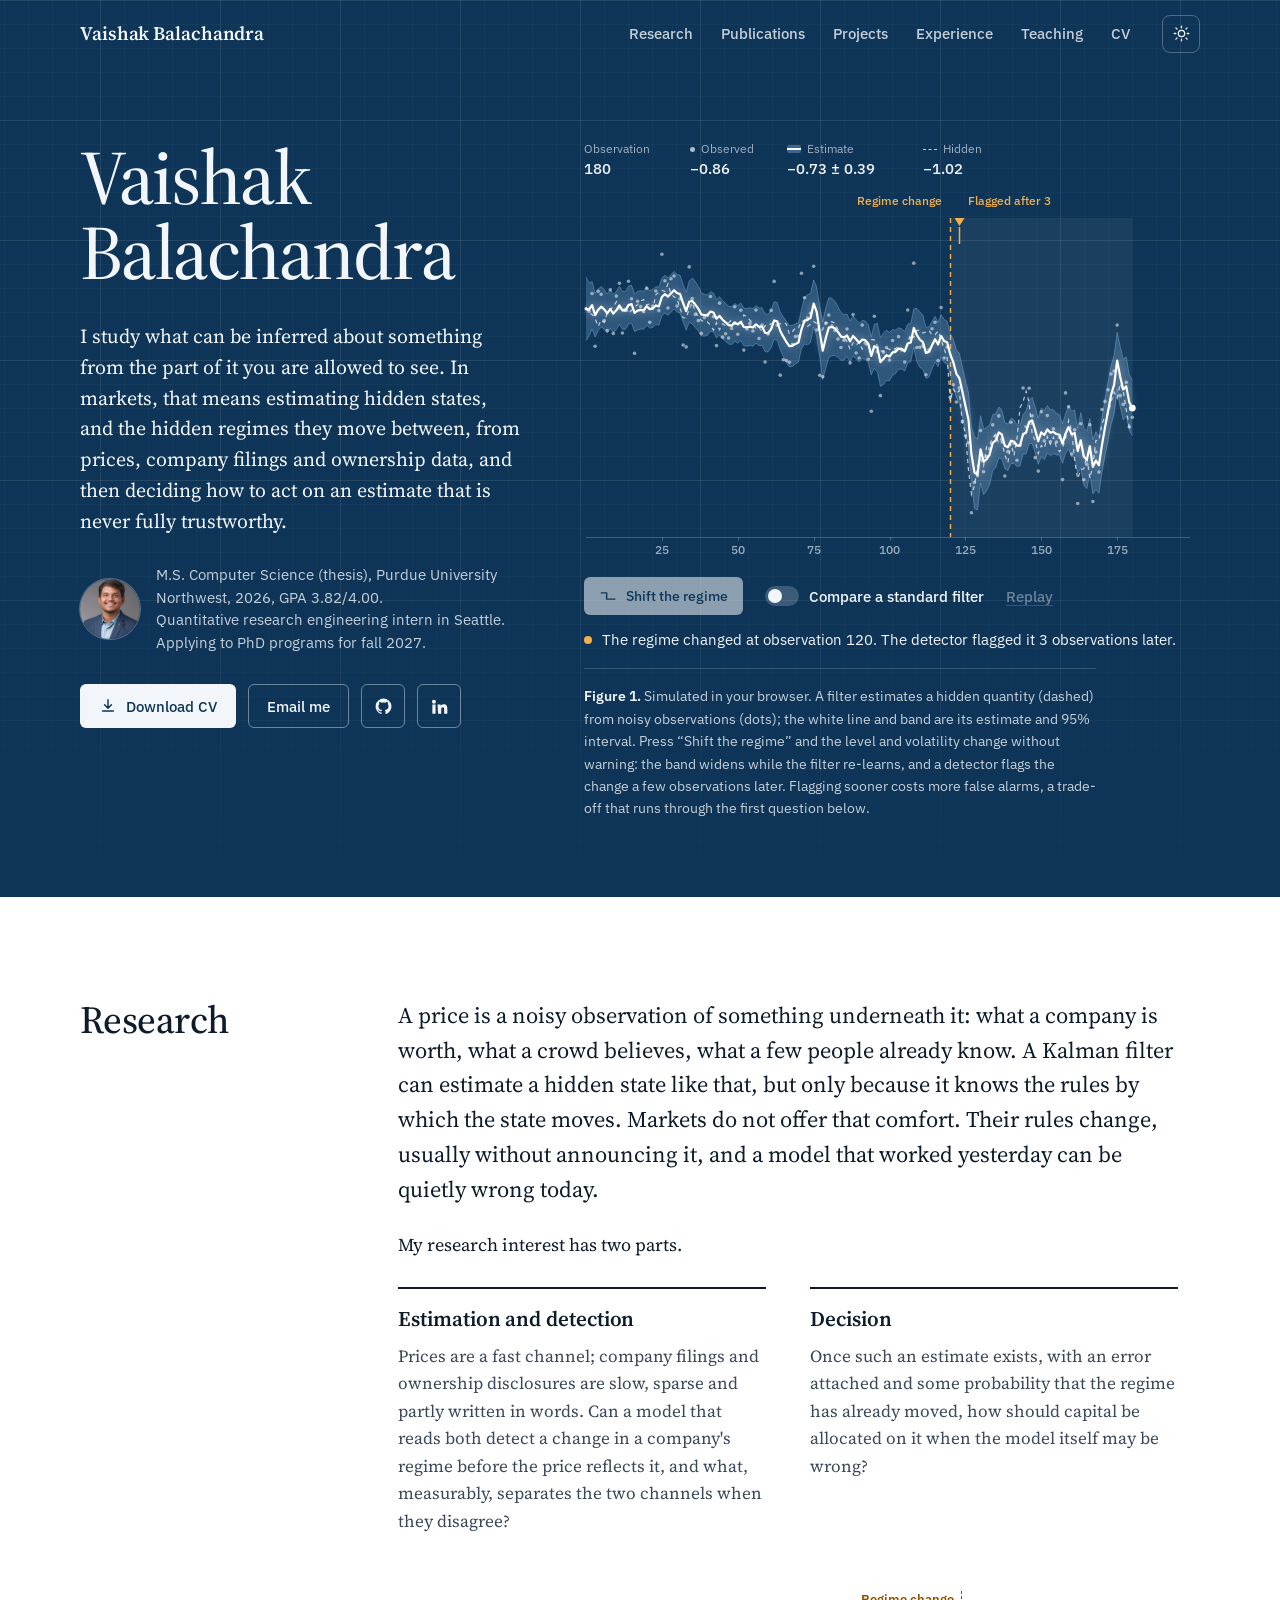
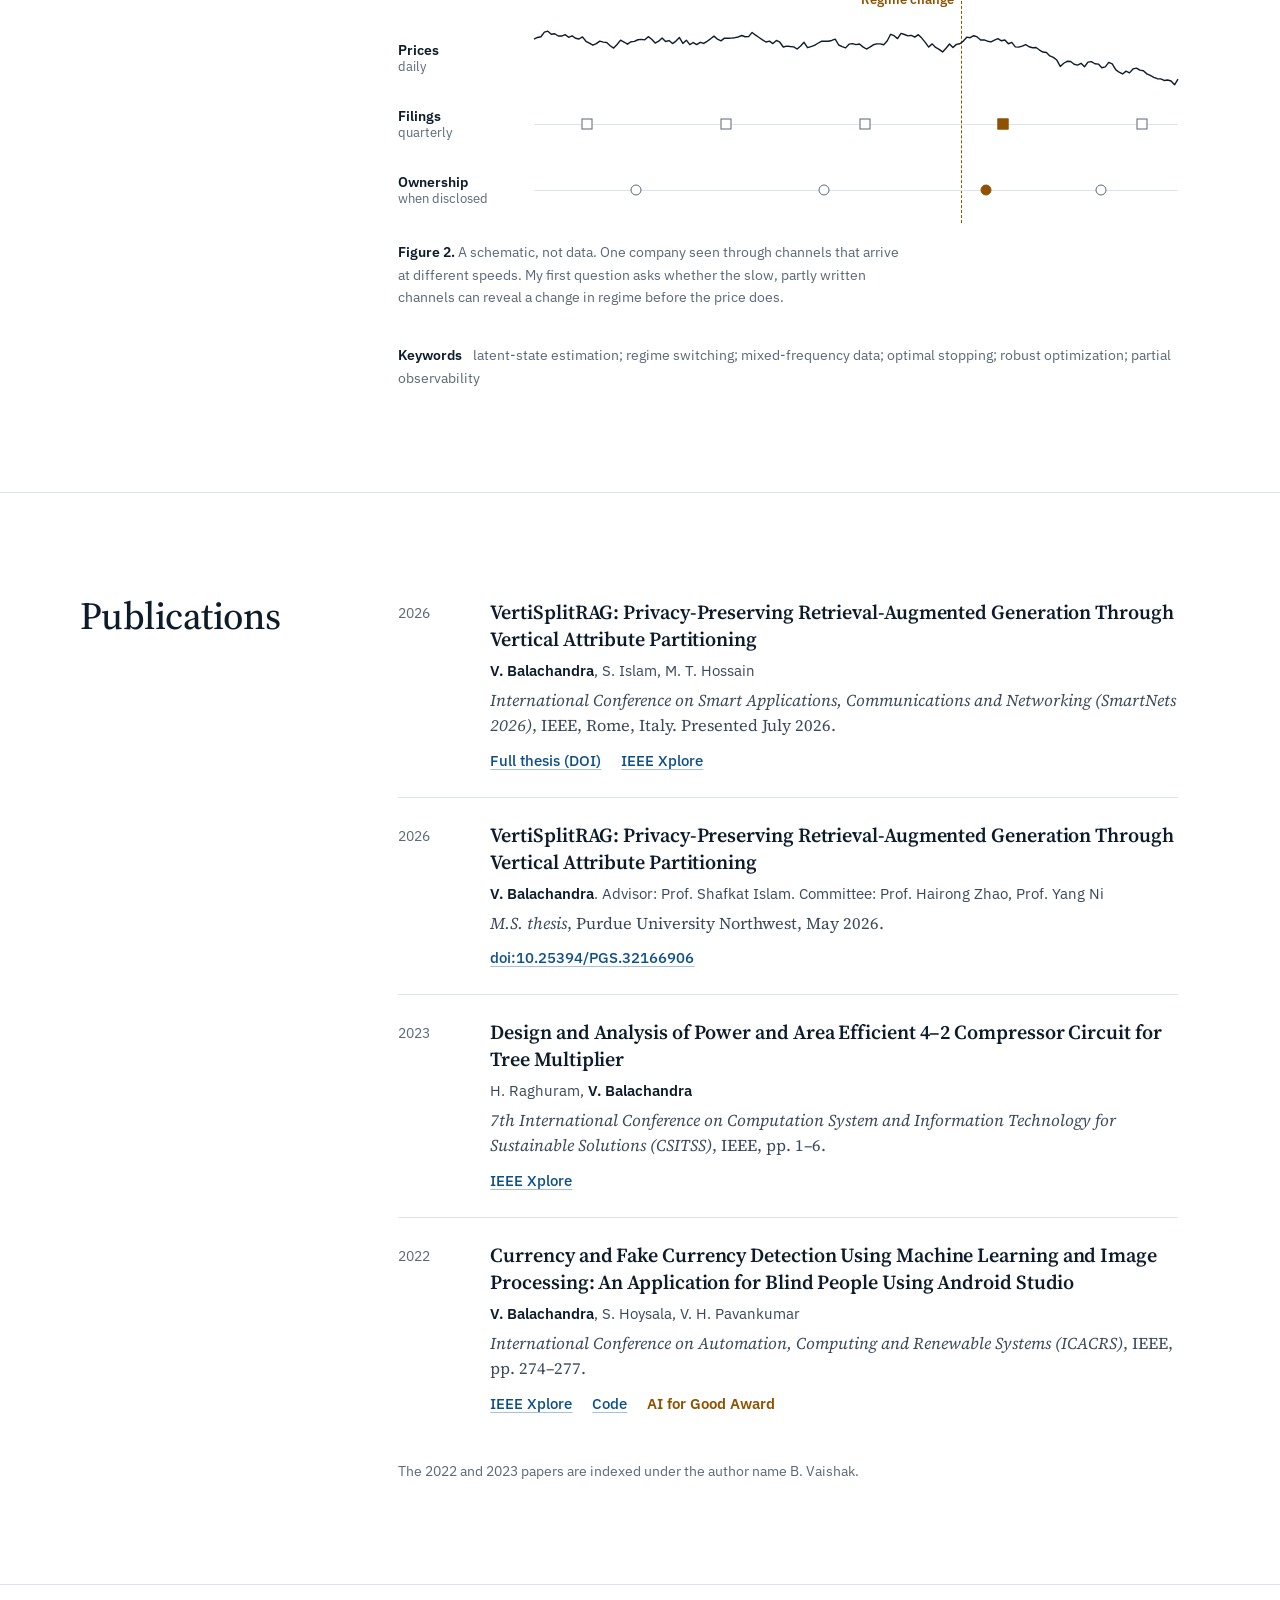
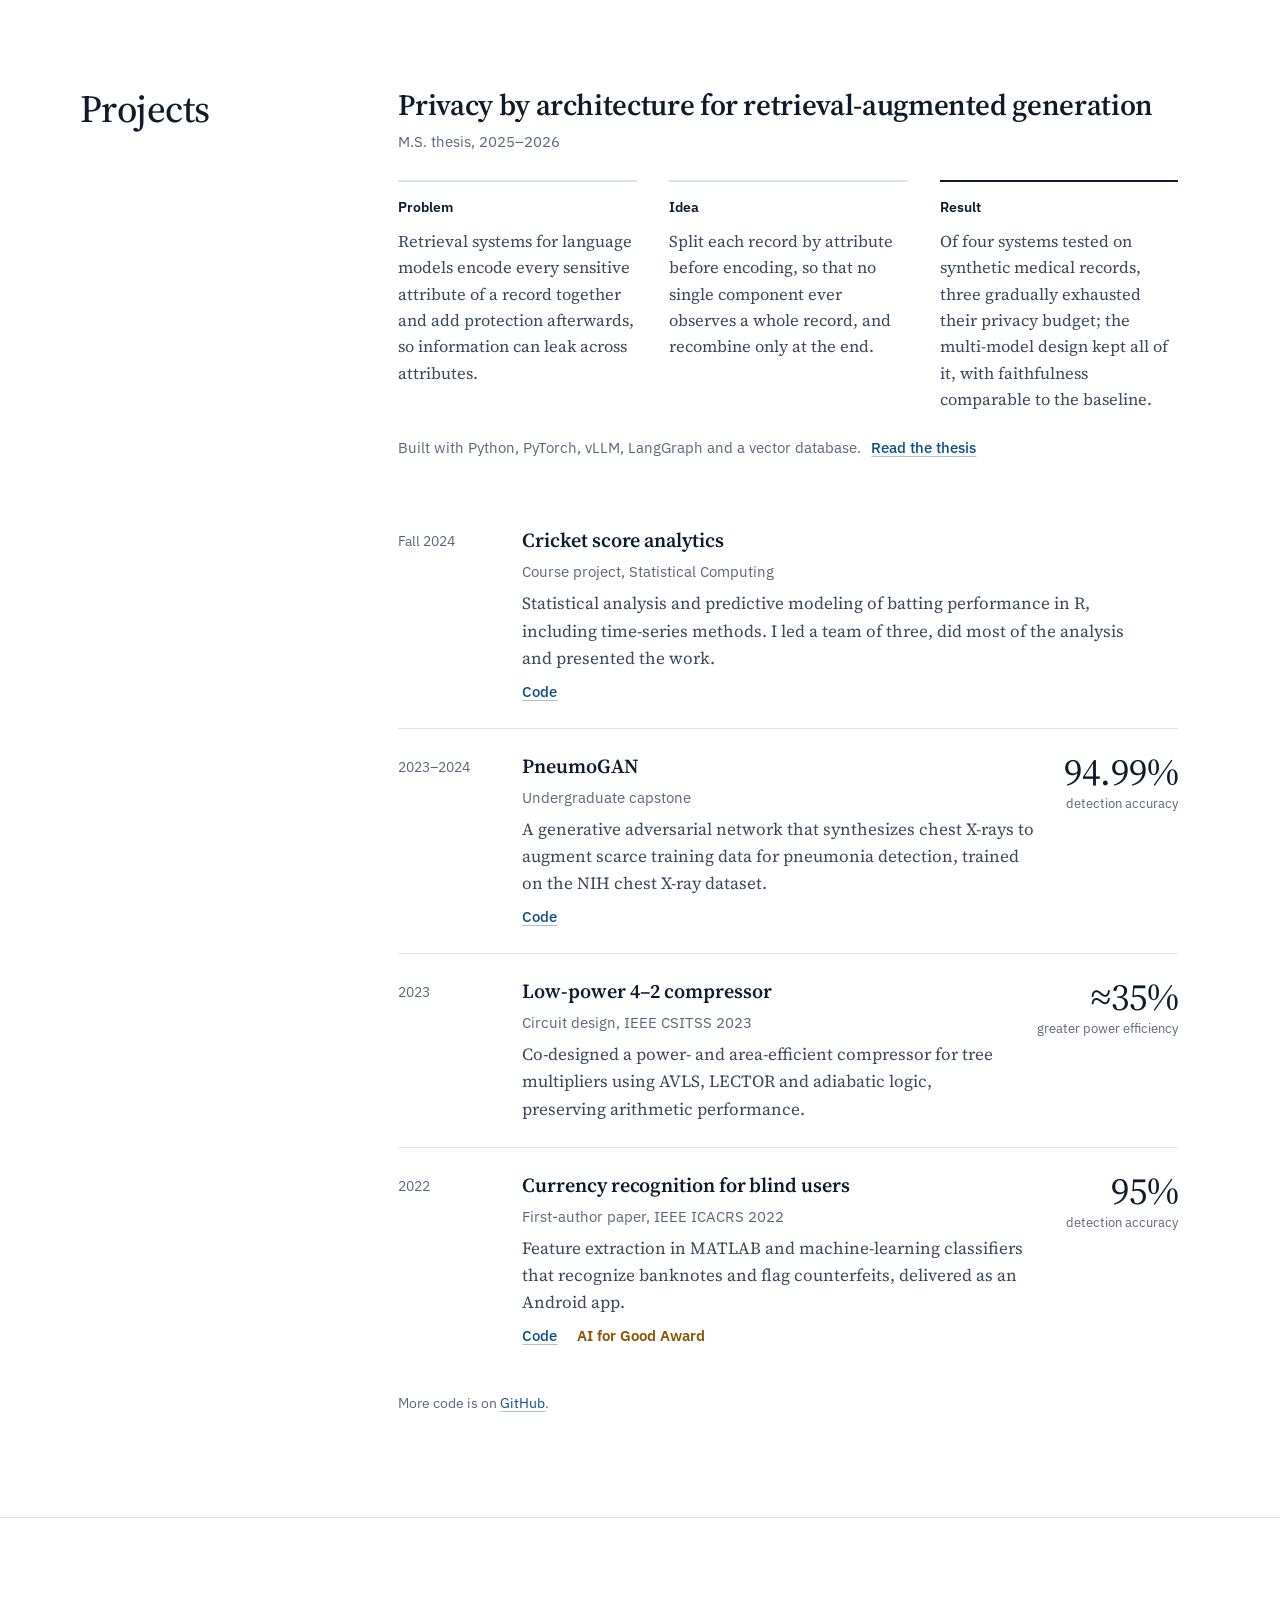
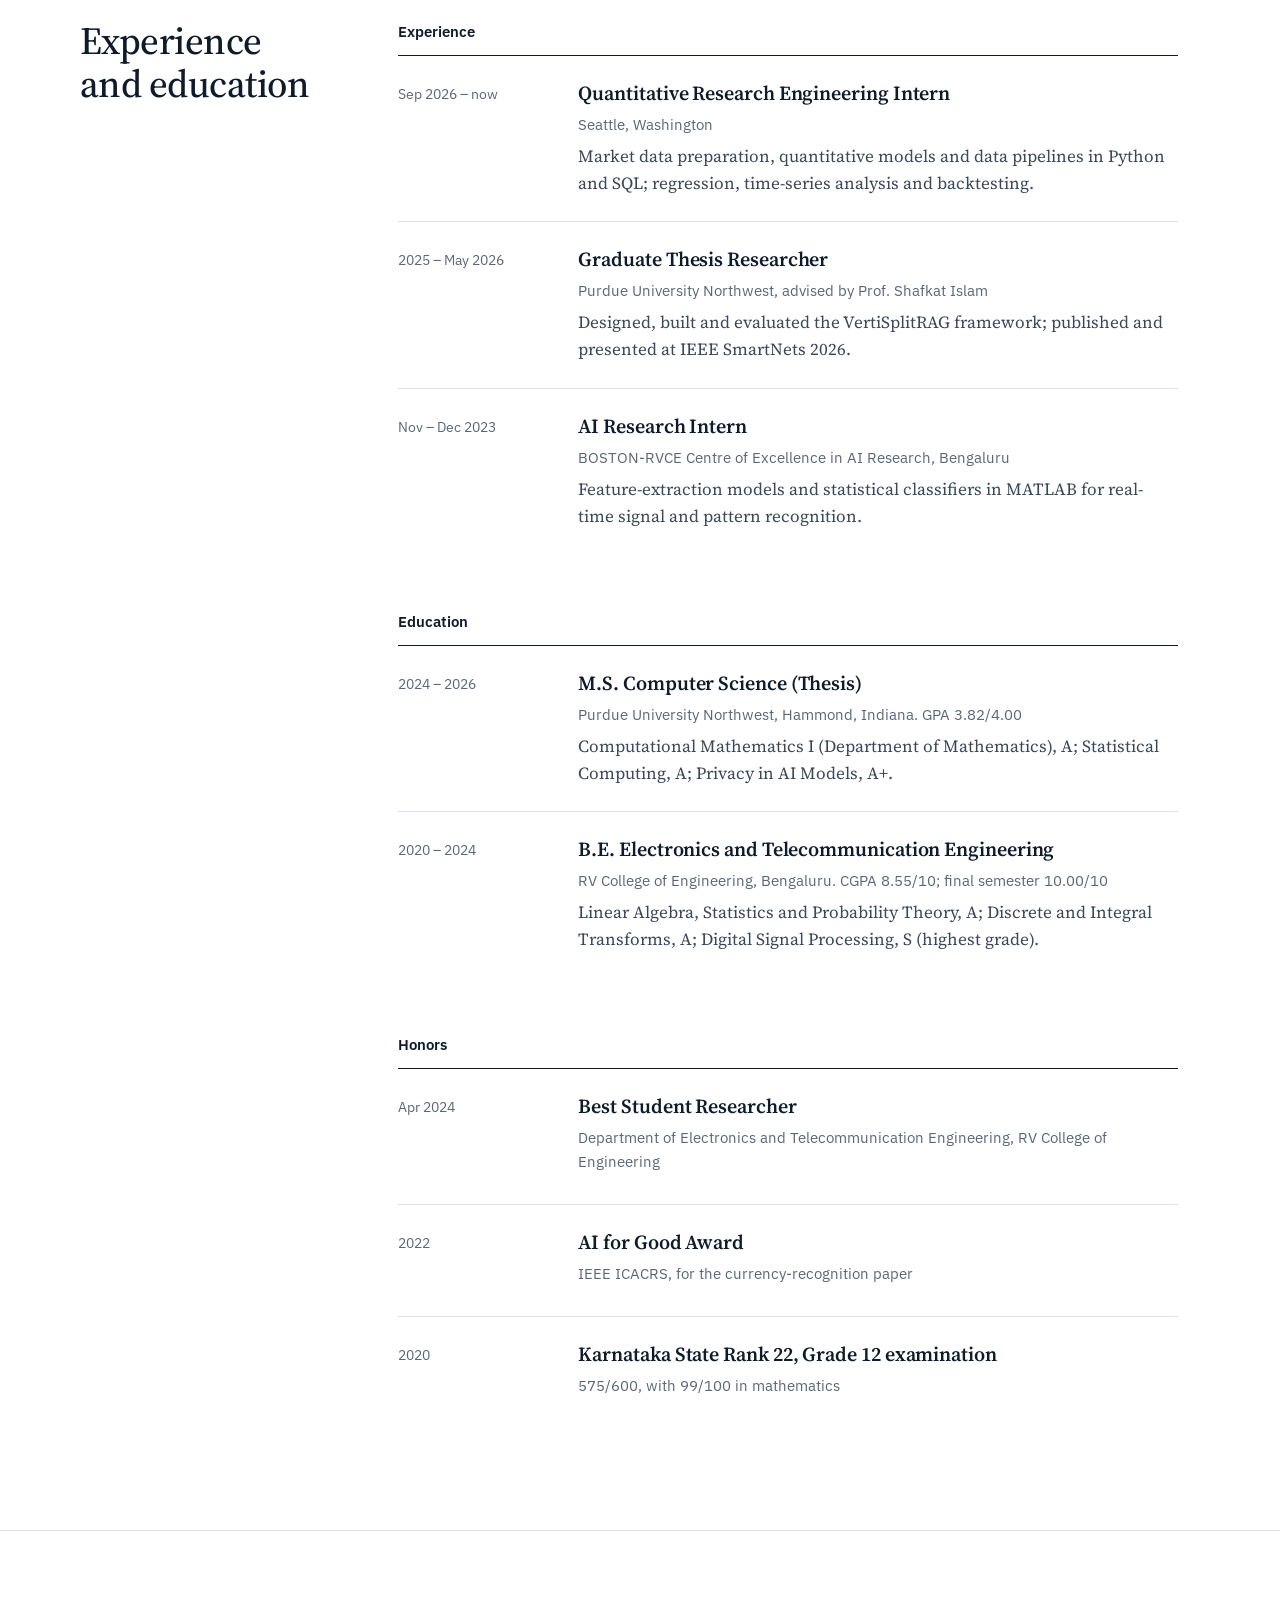
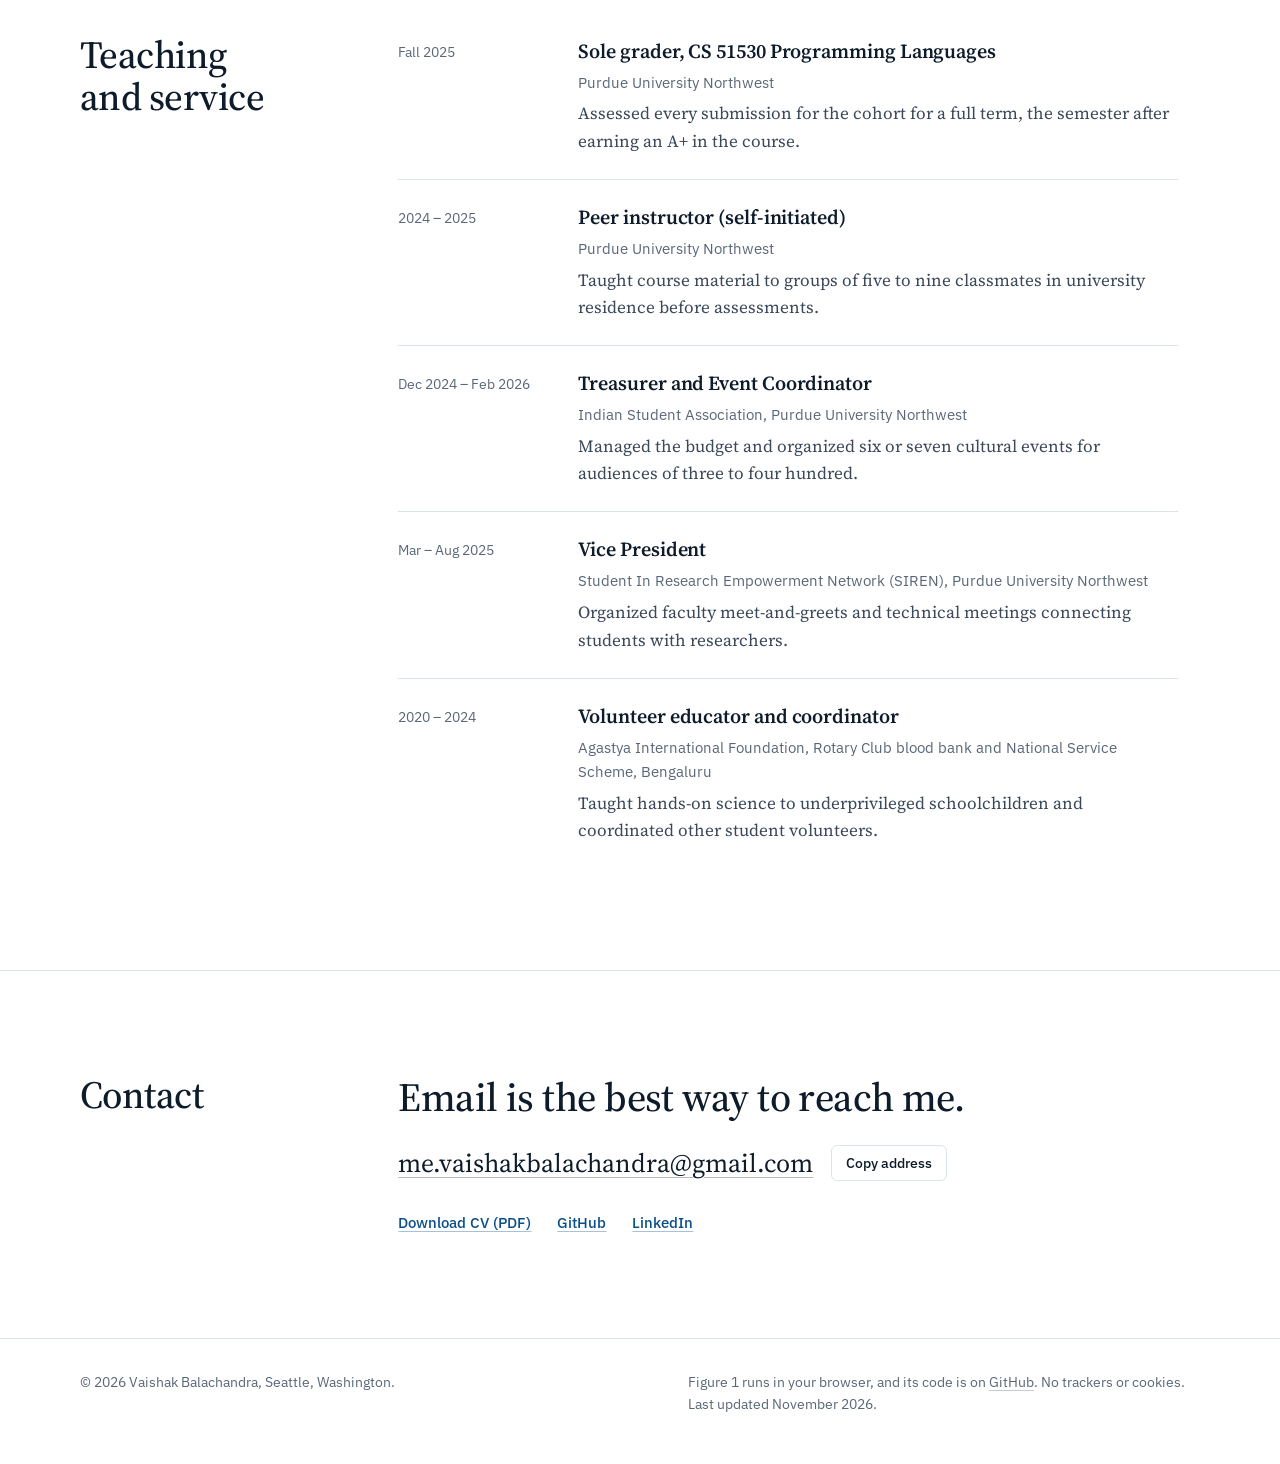
==== commit 8330c622: "Add files via upload" ====
--- a/index.html
+++ b/index.html
@@ -26,7 +26,7 @@
 <link rel="apple-touch-icon" href="img/apple-touch-icon.png">
 <link rel="preload" href="fonts/source-serif-4-latin-opsz-normal.woff2" as="font" type="font/woff2" crossorigin>
 <link rel="preload" href="fonts/ibm-plex-sans-latin-400-normal.woff2" as="font" type="font/woff2" crossorigin>
-<link rel="stylesheet" href="css/site.css">
+<link rel="stylesheet" href="css/site.css?v=2">
 <script>
   // Apply a saved theme before the first paint, so the page does not flash.
   (function () {
@@ -442,7 +442,7 @@
   </div>
 </footer>
 
-<script src="js/site.js" defer></script>
-<script src="js/figure.js" defer></script>
+<script src="js/site.js?v=2" defer></script>
+<script src="js/figure.js?v=2" defer></script>
 </body>
 </html>
--- a/css/site.css
+++ b/css/site.css
@@ -1,152 +1,134 @@
-/* ==========================================================================
-   Vaishak Balachandra — personal academic site
-   Plain CSS, no framework. Light and dark themes share one set of tokens.
-   ========================================================================== */
-
-/* Self-hosted fonts (SIL Open Font License): Inter and Newsreader */
-@font-face { font-family: "Inter"; font-style: normal; font-weight: 400; font-display: swap; src: url("../fonts/inter-latin-400-normal.woff2") format("woff2"); }
-@font-face { font-family: "Inter"; font-style: normal; font-weight: 500; font-display: swap; src: url("../fonts/inter-latin-500-normal.woff2") format("woff2"); }
-@font-face { font-family: "Inter"; font-style: normal; font-weight: 600; font-display: swap; src: url("../fonts/inter-latin-600-normal.woff2") format("woff2"); }
-@font-face { font-family: "Newsreader"; font-style: normal; font-weight: 400; font-display: swap; src: url("../fonts/newsreader-latin-400-normal.woff2") format("woff2"); }
-@font-face { font-family: "Newsreader"; font-style: normal; font-weight: 500; font-display: swap; src: url("../fonts/newsreader-latin-500-normal.woff2") format("woff2"); }
-@font-face { font-family: "Newsreader"; font-style: normal; font-weight: 600; font-display: swap; src: url("../fonts/newsreader-latin-600-normal.woff2") format("woff2"); }
-@font-face { font-family: "Newsreader"; font-style: italic; font-weight: 400; font-display: swap; src: url("../fonts/newsreader-latin-400-italic.woff2") format("woff2"); }
-
+/* Vaishak Balachandra: personal site.
+   White paper for reading, one cyanotype-blue field for the live figure.
+   Type: Source Serif 4 (reading and display, variable optical size) and
+   IBM Plex Sans (interface, data and captions). */
+
+/* ---------- Fonts (self-hosted, SIL Open Font License) ---------- */
+@font-face {
+  font-family: "Source Serif 4";
+  src: url("../fonts/source-serif-4-latin-opsz-normal.woff2") format("woff2");
+  font-weight: 200 900; font-style: normal; font-display: swap;
+}
+@font-face {
+  font-family: "Source Serif 4";
+  src: url("../fonts/source-serif-4-latin-wght-italic.woff2") format("woff2");
+  font-weight: 200 900; font-style: italic; font-display: swap;
+}
+@font-face { font-family: "IBM Plex Sans"; src: url("../fonts/ibm-plex-sans-latin-400-normal.woff2") format("woff2"); font-weight: 400; font-style: normal; font-display: swap; }
+@font-face { font-family: "IBM Plex Sans"; src: url("../fonts/ibm-plex-sans-latin-500-normal.woff2") format("woff2"); font-weight: 500; font-style: normal; font-display: swap; }
+@font-face { font-family: "IBM Plex Sans"; src: url("../fonts/ibm-plex-sans-latin-600-normal.woff2") format("woff2"); font-weight: 600; font-style: normal; font-display: swap; }
+
+/* ---------- Tokens ---------- */
 :root {
-  --bg: #faf9f6;
-  --surface: #ffffff;
-  --surface-2: #f3f1ec;
-  --ink: #15171c;
-  --ink-2: #2b2f38;
-  --muted: #5d6270;
-  --faint: #696e7b;
-  --rule: #e3e0d8;
-  --accent: #1f4fa3;
-  --accent-ink: #163b7d;
-  --accent-soft: rgba(31, 79, 163, 0.08);
-  --amber: #9a5714;
-
-  --fig-obs: rgba(70, 78, 95, 0.55);
-  --fig-truth: rgba(70, 78, 95, 0.55);
-  --fig-band: rgba(31, 79, 163, 0.17);
-  --fig-regime: rgba(214, 138, 46, 0.10);
-  --fig-regime-ink: #a35f17;
-
-  --serif: "Newsreader", "Iowan Old Style", "Palatino Linotype", Palatino, Georgia, serif;
-  --sans: "Inter", -apple-system, BlinkMacSystemFont, "Segoe UI", Roboto, Helvetica, Arial, sans-serif;
-
-  --radius: 14px;
-  --radius-sm: 9px;
-  --shadow: 0 1px 2px rgba(20, 22, 28, 0.04), 0 8px 24px rgba(20, 22, 28, 0.06);
-  --max: 1120px;
-  --gutter: clamp(16px, 4vw, 32px);
   color-scheme: light;
-}
-
+  --paper: #ffffff;
+  --paper-2: #f4f6f8;
+  --ink: #0d1b2a;
+  --ink-2: #3a4859;
+  --ink-3: #5a6778;
+  --rule: #dde3ea;
+  --link: #0b4f8a;
+  --amber-ink: #8f5200;
+  --focus: #0b4f8a;
+
+  --field: #0e3557;
+  --on-field: #f2f6fa;
+  --on-field-2: rgba(242, 246, 250, 0.8);
+  --on-field-3: rgba(242, 246, 250, 0.64);
+  --field-rule: rgba(242, 246, 250, 0.18);
+  --grid-major: rgba(242, 246, 250, 0.065);
+  --grid-minor: rgba(242, 246, 250, 0.03);
+
+  --serif: "Source Serif 4", "Iowan Old Style", "Palatino Linotype", Palatino, Georgia, serif;
+  --sans: "IBM Plex Sans", "Helvetica Neue", Helvetica, Arial, sans-serif;
+  --wrap: 1200px;
+  --gutter: clamp(20px, 4vw, 40px);
+  --head: 68px;
+}
 @media (prefers-color-scheme: dark) {
   :root:not([data-theme="light"]) {
-    --bg: #0d1015;
-    --surface: #141922;
-    --surface-2: #10141b;
-    --ink: #e8eaef;
-    --ink-2: #cdd2dc;
-    --muted: #9ba3b2;
-    --faint: #7f8696;
-    --rule: #252b36;
-    --accent: #8db5ff;
-    --accent-ink: #b3cdff;
-    --accent-soft: rgba(141, 181, 255, 0.10);
-    --amber: #f0aa55;
-    --fig-obs: rgba(205, 212, 226, 0.45);
-    --fig-truth: rgba(205, 212, 226, 0.45);
-    --fig-band: rgba(141, 181, 255, 0.19);
-    --fig-regime: rgba(240, 170, 85, 0.09);
-    --fig-regime-ink: #f0aa55;
-    --shadow: 0 1px 2px rgba(0, 0, 0, 0.3), 0 10px 30px rgba(0, 0, 0, 0.35);
     color-scheme: dark;
+    --paper: #07111c;
+    --paper-2: #0c1826;
+    --ink: #e6edf5;
+    --ink-2: #b3c0cf;
+    --ink-3: #8b99ab;
+    --rule: #1b2a3a;
+    --link: #8cc4ff;
+    --amber-ink: #f2b35b;
+    --focus: #8cc4ff;
+    --field: #0b2b48;
   }
 }
-
 :root[data-theme="dark"] {
-  --bg: #0d1015;
-  --surface: #141922;
-  --surface-2: #10141b;
-  --ink: #e8eaef;
-  --ink-2: #cdd2dc;
-  --muted: #9ba3b2;
-  --faint: #7f8696;
-  --rule: #252b36;
-  --accent: #8db5ff;
-  --accent-ink: #b3cdff;
-  --accent-soft: rgba(141, 181, 255, 0.10);
-  --amber: #f0aa55;
-  --fig-obs: rgba(205, 212, 226, 0.45);
-  --fig-truth: rgba(205, 212, 226, 0.45);
-  --fig-band: rgba(141, 181, 255, 0.19);
-  --fig-regime: rgba(240, 170, 85, 0.09);
-  --fig-regime-ink: #f0aa55;
-  --shadow: 0 1px 2px rgba(0, 0, 0, 0.3), 0 10px 30px rgba(0, 0, 0, 0.35);
   color-scheme: dark;
+  --paper: #07111c;
+  --paper-2: #0c1826;
+  --ink: #e6edf5;
+  --ink-2: #b3c0cf;
+  --ink-3: #8b99ab;
+  --rule: #1b2a3a;
+  --link: #8cc4ff;
+  --amber-ink: #f2b35b;
+  --focus: #8cc4ff;
+  --field: #0b2b48;
 }
 
 /* ---------- Base ---------- */
 *, *::before, *::after { box-sizing: border-box; }
-html { -webkit-text-size-adjust: 100%; scroll-behavior: smooth; scroll-padding-top: 84px; }
+html { -webkit-text-size-adjust: 100%; text-size-adjust: 100%; scroll-behavior: smooth; scroll-padding-top: calc(var(--head) + 16px); }
 @media (prefers-reduced-motion: reduce) { html { scroll-behavior: auto; } }
 body {
   margin: 0;
-  background: var(--bg);
+  background: var(--paper);
   color: var(--ink);
-  font-family: var(--sans);
-  font-size: 16.5px;
+  font-family: var(--serif);
+  font-size: 18px;
   line-height: 1.65;
-  font-feature-settings: "ss01", "cv11";
+  font-optical-sizing: auto;
+  text-rendering: optimizeLegibility;
   -webkit-font-smoothing: antialiased;
-  text-rendering: optimizeLegibility;
-  overflow-x: hidden;
-}
-img { max-width: 100%; display: block; }
-a { color: var(--accent); text-decoration: none; text-underline-offset: 3px; text-decoration-thickness: 1px; }
-a:hover { color: var(--accent-ink); text-decoration: underline; }
-:focus-visible { outline: 2px solid var(--accent); outline-offset: 3px; border-radius: 4px; }
-::selection { background: var(--accent-soft); }
-strong { font-weight: 600; color: var(--ink); }
-h1, h2, h3 { font-family: var(--serif); font-weight: 500; letter-spacing: -0.01em; color: var(--ink); margin: 0; }
+  -moz-osx-font-smoothing: grayscale;
+}
+img, svg, canvas { display: block; max-width: 100%; }
+h1, h2, h3, h4 { margin: 0; font-weight: 600; }
 p { margin: 0 0 1em; }
-
-.skip { position: absolute; left: -9999px; top: 8px; background: var(--surface); color: var(--ink); padding: 8px 12px; border-radius: 8px; z-index: 100; }
-.skip:focus { left: 12px; }
-
-.wrap { max-width: var(--max); margin: 0 auto; padding: 0 var(--gutter); }
-
-/* ---------- Header ---------- */
-.site-header {
-  position: sticky; top: 0; z-index: 50;
-  background: color-mix(in srgb, var(--bg) 82%, transparent);
-  -webkit-backdrop-filter: saturate(160%) blur(12px);
-  backdrop-filter: saturate(160%) blur(12px);
+a { color: var(--link); text-decoration-line: underline; text-decoration-thickness: 1px; text-underline-offset: 0.2em; text-decoration-color: color-mix(in srgb, currentColor 35%, transparent); transition: text-decoration-color .15s ease; }
+a:hover { text-decoration-color: currentColor; }
+:focus-visible { outline: 2px solid var(--focus); outline-offset: 3px; border-radius: 3px; }
+::selection { background: rgba(244, 176, 74, 0.32); }
+.wrap { max-width: var(--wrap); margin: 0 auto; padding: 0 var(--gutter); }
+.skip { position: absolute; left: -9999px; top: 8px; z-index: 100; background: var(--paper); color: var(--ink); padding: 8px 14px; border-radius: 6px; font-family: var(--sans); font-size: 14px; }
+.skip:focus { left: 8px; }
+
+/* ---------- Masthead ---------- */
+.masthead {
+  position: fixed; inset: 0 0 auto 0; z-index: 50; height: var(--head);
+  color: var(--on-field);
   border-bottom: 1px solid transparent;
-  transition: border-color .25s ease;
-}
-.site-header.scrolled { border-bottom-color: var(--rule); }
-.nav { display: flex; align-items: center; justify-content: space-between; height: 64px; gap: 16px; }
-.brand { font-family: var(--serif); font-size: 19px; font-weight: 500; color: var(--ink); letter-spacing: -0.01em; white-space: nowrap; }
-.brand:hover { text-decoration: none; color: var(--ink); }
-.nav-links { display: flex; align-items: center; gap: 4px; list-style: none; margin: 0; padding: 0; }
-.nav-links a {
-  display: inline-block; padding: 7px 11px; border-radius: 8px;
-  color: var(--muted); font-size: 14.5px; font-weight: 500;
-}
-.nav-links a:hover, .nav-links a.active { color: var(--ink); background: var(--surface-2); text-decoration: none; }
-.nav-actions { display: flex; align-items: center; gap: 6px; }
+  transition: background-color .25s ease, color .25s ease, border-color .25s ease;
+}
+.masthead.is-solid, .masthead.menu-open {
+  background: color-mix(in srgb, var(--paper) 90%, transparent);
+  -webkit-backdrop-filter: saturate(1.4) blur(14px);
+  backdrop-filter: saturate(1.4) blur(14px);
+  color: var(--ink);
+  border-bottom-color: var(--rule);
+}
+.nav { display: flex; align-items: center; gap: 32px; height: 100%; }
+.brand { font-family: var(--serif); font-size: 19px; font-weight: 600; letter-spacing: -0.005em; color: inherit; text-decoration: none; margin-right: auto; }
+.nav-links { display: flex; gap: 28px; list-style: none; margin: 0; padding: 0; font-family: var(--sans); font-size: 14.5px; font-weight: 500; }
+.nav-links a { position: relative; color: inherit; text-decoration: none; opacity: .8; transition: opacity .15s ease; }
+.nav-links a:hover, .nav-links a.active { opacity: 1; }
+.nav-links a.active::after { content: ""; position: absolute; left: 0; right: 0; bottom: -6px; height: 1.5px; background: currentColor; }
+.nav-actions { display: flex; gap: 8px; }
 .icon-btn {
-  appearance: none; border: 1px solid var(--rule); background: var(--surface);
-  color: var(--ink-2); width: 36px; height: 36px; border-radius: 10px;
-  display: inline-grid; place-items: center; cursor: pointer;
-  transition: border-color .2s ease, background .2s ease;
-}
-.icon-btn:hover { border-color: var(--faint); }
-.icon-btn svg { width: 17px; height: 17px; }
+  display: inline-grid; place-items: center; width: 38px; height: 38px; border-radius: 8px;
+  border: 1px solid color-mix(in srgb, currentColor 28%, transparent); background: transparent; color: inherit; cursor: pointer;
+  transition: border-color .15s ease, background-color .15s ease;
+}
+.icon-btn:hover { border-color: color-mix(in srgb, currentColor 60%, transparent); }
+.icon-btn svg { width: 19px; height: 19px; }
 .theme-toggle .moon { display: none; }
 :root[data-theme="dark"] .theme-toggle .sun { display: none; }
 :root[data-theme="dark"] .theme-toggle .moon { display: block; }
@@ -155,191 +137,284 @@
   :root:not([data-theme="light"]) .theme-toggle .moon { display: block; }
 }
 .menu-btn { display: none; }
-
-@media (max-width: 860px) {
+.menu-btn .close { display: none; }
+.menu-btn[aria-expanded="true"] .bars { display: none; }
+.menu-btn[aria-expanded="true"] .close { display: block; }
+
+/* ---------- Hero: the cyanotype field ---------- */
+.hero {
+  position: relative; isolation: isolate; overflow: hidden;
+  background: var(--field); color: var(--on-field);
+  padding: calc(var(--head) + clamp(40px, 6vw, 72px)) 0 clamp(48px, 6vw, 80px);
+}
+.hero::before {
+  content: ""; position: absolute; inset: 0; z-index: -1; pointer-events: none;
+  background-image:
+    linear-gradient(var(--grid-major) 1px, transparent 1px),
+    linear-gradient(90deg, var(--grid-major) 1px, transparent 1px),
+    linear-gradient(var(--grid-minor) 1px, transparent 1px),
+    linear-gradient(90deg, var(--grid-minor) 1px, transparent 1px);
+  background-size: 120px 120px, 120px 120px, 24px 24px, 24px 24px;
+  background-position: center top;
+  -webkit-mask-image: linear-gradient(180deg, #000 55%, transparent);
+  mask-image: linear-gradient(180deg, #000 55%, transparent);
+}
+.hero a:not(.btn) { color: var(--on-field); }
+.hero :focus-visible { outline-color: var(--on-field); }
+.hero-grid {
+  display: grid;
+  grid-template-columns: minmax(0, 5fr) minmax(0, 7fr);
+  grid-template-areas: "name figure" "text figure";
+  grid-template-rows: auto 1fr;
+  column-gap: clamp(36px, 5vw, 80px);
+}
+.hero-name {
+  grid-area: name;
+  font-family: var(--serif); font-weight: 500;
+  font-size: clamp(46px, 6vw, 82px); line-height: 0.98; letter-spacing: -0.024em;
+  margin: 0 0 clamp(20px, 2.4vw, 32px);
+  text-wrap: balance;
+}
+.hero-text { grid-area: text; }
+.lede { font-size: clamp(19px, 1.55vw, 21.5px); line-height: 1.55; margin: 0 0 28px; max-width: 34em; color: var(--on-field); }
+.byline { display: flex; gap: 16px; align-items: center; margin: 0 0 30px; }
+.byline picture { flex: none; }
+.portrait { width: 60px; height: 60px; max-width: none; flex: none; border-radius: 50%; object-fit: cover; object-position: 50% 20%; box-shadow: 0 0 0 1px rgba(242, 246, 250, 0.3); }
+.byline p { margin: 0; font-family: var(--sans); font-size: 14.5px; line-height: 1.55; color: var(--on-field-2); }
+.hero-actions { display: flex; flex-wrap: wrap; align-items: center; gap: 12px; }
+
+/* Buttons */
+.btn {
+  display: inline-flex; align-items: center; gap: 9px; height: 44px; padding: 0 18px;
+  border-radius: 6px; border: 1px solid transparent;
+  font-family: var(--sans); font-size: 15px; font-weight: 500; line-height: 1; text-decoration: none; white-space: nowrap; cursor: pointer;
+  transition: background-color .15s ease, border-color .15s ease, color .15s ease, opacity .15s ease;
+}
+.btn svg { width: 18px; height: 18px; flex: none; }
+.btn-solid { background: var(--on-field); color: var(--field); }
+.btn-solid:hover { background: #ffffff; }
+.btn-line { border-color: rgba(242, 246, 250, 0.42); color: var(--on-field); background: transparent; }
+.btn-line:hover { border-color: var(--on-field); background: rgba(242, 246, 250, 0.06); }
+.btn-icon { width: 44px; padding: 0; justify-content: center; }
+.btn-icon svg { width: 19px; height: 19px; }
+.btn-sm { height: 38px; padding: 0 14px; font-size: 14px; }
+.btn:disabled { opacity: .55; cursor: default; }
+
+/* ---------- Figure 1: the instrument ---------- */
+.instrument {
+  grid-area: figure; margin: 0; min-width: 0;
+  --fig-ink: #f2f6fa;
+  --fig-faint: rgba(242, 246, 250, 0.62);
+  --fig-rule: rgba(242, 246, 250, 0.22);
+  --fig-obs: rgba(242, 246, 250, 0.55);
+  --fig-truth: rgba(242, 246, 250, 0.74);
+  --fig-band: rgba(150, 196, 242, 0.24);
+  --fig-band-edge: rgba(150, 196, 242, 0.45);
+  --fig-est: #ffffff;
+  --fig-glow: rgba(255, 255, 255, 0.4);
+  --fig-std: #7ee0c3;
+  --fig-amber: #f4b04a;
+  --fig-amber-fill: rgba(242, 246, 250, 0.05);
+  --fig-font: 500 12px "IBM Plex Sans", "Helvetica Neue", Arial, sans-serif;
+}
+.readout {
+  display: flex; flex-wrap: wrap; gap: 6px 22px; margin: 0 0 6px; min-height: 44px;
+  font-family: var(--sans); font-size: 15px; font-variant-numeric: tabular-nums;
+}
+.readout div { min-width: 5em; }
+.readout div:first-child { min-width: 5.6em; }
+.readout div.wide { min-width: 7.6em; }
+.readout .std.off { visibility: hidden; }
+.readout dt { font-size: 12px; color: var(--on-field-3); display: flex; align-items: center; gap: 6px; line-height: 1.5; }
+.readout dd { margin: 0; font-size: 15px; font-weight: 500; color: var(--on-field); line-height: 1.4; white-space: nowrap; }
+.key { display: inline-block; flex: none; }
+.key-obs { width: 5px; height: 5px; border-radius: 50%; background: rgba(242, 246, 250, 0.7); }
+.key-est { width: 14px; height: 8px; border-radius: 2px; background: linear-gradient(transparent 3px, #fff 3px, #fff 5px, transparent 5px), rgba(150, 196, 242, 0.35); }
+.key-truth { width: 14px; height: 0; border-top: 1.5px dashed rgba(242, 246, 250, 0.8); }
+.key-std { width: 14px; height: 0; border-top: 2px dotted var(--fig-std); }
+.plot canvas { width: 100%; height: clamp(270px, 29vw, 400px); touch-action: pan-y; cursor: crosshair; }
+.controls { display: flex; flex-wrap: wrap; align-items: center; gap: 12px 22px; margin-top: 16px; font-family: var(--sans); }
+.switch {
+  display: inline-flex; align-items: center; gap: 10px; padding: 6px 0;
+  background: none; border: 0; color: var(--on-field); cursor: pointer;
+  font-family: var(--sans); font-size: 14.5px; font-weight: 500;
+}
+.switch-track { position: relative; width: 34px; height: 20px; border-radius: 999px; background: rgba(242, 246, 250, 0.2); transition: background-color .2s ease; }
+.switch-thumb { position: absolute; top: 3px; left: 3px; width: 14px; height: 14px; border-radius: 50%; background: var(--on-field); transition: transform .2s ease, background-color .2s ease; }
+.switch[aria-pressed="true"] .switch-track { background: var(--fig-std); }
+.switch[aria-pressed="true"] .switch-thumb { transform: translateX(14px); background: var(--field); }
+.text-btn { background: none; border: 0; padding: 6px 0; color: var(--on-field-2); font-family: var(--sans); font-size: 14.5px; font-weight: 500; cursor: pointer; text-decoration: underline; text-decoration-color: rgba(242, 246, 250, 0.35); text-underline-offset: 0.2em; }
+.text-btn:hover { color: var(--on-field); text-decoration-color: currentColor; }
+.text-btn:disabled { opacity: .5; cursor: default; }
+.status {
+  display: flex; gap: 10px; align-items: baseline; margin: 14px 0 0; min-height: 1.6em;
+  font-family: var(--sans); font-size: 14.5px; line-height: 1.5; color: var(--on-field);
+}
+.status::before { content: ""; flex: none; width: 8px; height: 8px; border-radius: 50%; background: var(--fig-amber); transform: translateY(-1px); }
+.status:empty::before { display: none; }
+.instrument figcaption {
+  margin-top: 16px; padding-top: 16px; border-top: 1px solid var(--field-rule);
+  font-family: var(--sans); font-size: 14px; line-height: 1.6; color: var(--on-field-2); max-width: 64ch;
+}
+.instrument figcaption b { color: var(--on-field); font-weight: 600; }
+
+/* ---------- Sections ---------- */
+.section { padding: clamp(64px, 8vw, 112px) 0; border-top: 1px solid var(--rule); }
+.hero + .section { border-top: 0; }
+.grid { display: grid; grid-template-columns: minmax(0, 3fr) minmax(0, 9fr); column-gap: clamp(24px, 4vw, 64px); }
+.section-title {
+  font-family: var(--serif); font-weight: 500; font-size: clamp(30px, 3vw, 40px); line-height: 1.1; letter-spacing: -0.014em;
+  position: sticky; top: calc(var(--head) + 28px); align-self: start; margin: 0 0 28px;
+  text-wrap: balance;
+}
+.section-body { max-width: 780px; min-width: 0; }
+.lead { font-size: clamp(20px, 1.75vw, 23px); line-height: 1.55; margin: 0 0 1em; }
+
+.questions { display: grid; grid-template-columns: 1fr 1fr; gap: 28px 44px; margin: 28px 0 0; }
+.question { border-top: 2px solid var(--ink); padding-top: 16px; }
+.question h3 { font-size: 21px; line-height: 1.3; margin: 0 0 10px; letter-spacing: -0.004em; }
+.question p { font-size: 17px; line-height: 1.62; color: var(--ink-2); margin: 0; }
+
+/* Figure 2: channels */
+.diagram { margin: 56px 0 0; }
+.channels { position: relative; display: grid; grid-template-columns: 8.5rem minmax(0, 1fr); align-items: center; padding-top: 34px; }
+.ch-name { margin: 0; font-family: var(--sans); font-size: 14px; font-weight: 600; line-height: 1.3; color: var(--ink); }
+.ch-name span { display: block; font-size: 13px; font-weight: 400; color: var(--ink-3); }
+.ch-track { position: relative; height: 66px; }
+.ch-track svg { position: absolute; inset: 0; width: 100%; height: 100%; overflow: visible; }
+.ch-track polyline { fill: none; stroke: var(--ink); stroke-width: 1.4; stroke-linejoin: round; vector-effect: non-scaling-stroke; }
+.ch-axis::before { content: ""; position: absolute; left: 0; right: 0; top: 50%; border-top: 1px solid var(--rule); }
+.mk { position: absolute; left: calc(var(--x) * 100%); top: 50%; width: 11px; height: 11px; transform: translate(-50%, -50%); border: 1.5px solid var(--ink-3); background: var(--paper); }
+.mk.dot { border-radius: 50%; }
+.mk.hot { background: var(--amber-ink); border-color: var(--amber-ink); }
+.ch-change { position: absolute; top: 0; bottom: 0; left: calc(8.5rem + (100% - 8.5rem) * var(--x)); border-left: 1.5px dashed var(--amber-ink); }
+.ch-change span { position: absolute; top: -2px; right: 8px; white-space: nowrap; font-family: var(--sans); font-size: 13px; font-weight: 600; color: var(--amber-ink); }
+.diagram figcaption, .note { font-family: var(--sans); font-size: 14px; line-height: 1.6; color: var(--ink-3); max-width: 64ch; }
+.diagram figcaption { margin-top: 18px; }
+.diagram figcaption b { color: var(--ink); font-weight: 600; }
+.keywords { margin: 36px 0 0; font-family: var(--sans); font-size: 14px; line-height: 1.6; color: var(--ink-3); }
+.keywords b { color: var(--ink); font-weight: 600; margin-right: 8px; }
+
+/* Entries: publications, projects, experience, teaching */
+.entries { --when: 9.5rem; list-style: none; margin: 0; padding: 0; }
+.entries.pubs { --when: 4rem; }
+.entries.projects { --when: 6rem; }
+.entry { display: grid; grid-template-columns: var(--when) minmax(0, 1fr); column-gap: 28px; padding: 24px 0; border-top: 1px solid var(--rule); }
+.projects .entry { grid-template-columns: var(--when) minmax(0, 1fr) auto; }
+.entry:first-child { border-top: 0; padding-top: 4px; }
+.entry-when { margin: 0; padding-top: 3px; font-family: var(--sans); font-size: 14px; color: var(--ink-3); font-variant-numeric: tabular-nums; }
+.entry-title { font-size: 20px; line-height: 1.35; letter-spacing: -0.004em; margin: 0 0 6px; }
+.entry-authors { margin: 0 0 4px; font-family: var(--sans); font-size: 15px; color: var(--ink-2); }
+.entry-authors b { color: var(--ink); font-weight: 600; }
+.entry-venue { margin: 0 0 10px; font-size: 16.5px; line-height: 1.55; color: var(--ink-2); }
+.entry-meta { margin: 0 0 6px; font-family: var(--sans); font-size: 14.5px; color: var(--ink-3); }
+.entry-text { margin: 0 0 8px; font-size: 17px; line-height: 1.6; color: var(--ink-2); }
+.entry-text:last-child { margin-bottom: 0; }
+.entry-links { display: flex; flex-wrap: wrap; gap: 4px 20px; margin: 0; font-family: var(--sans); font-size: 14.5px; font-weight: 500; }
+.award { color: var(--amber-ink); font-weight: 600; }
+.entry-figure { margin: 0; text-align: right; font-family: var(--sans); font-size: 13px; line-height: 1.4; color: var(--ink-3); max-width: 9rem; }
+.entry-figure strong { display: block; font-family: var(--serif); font-size: 38px; font-weight: 400; line-height: 1.05; letter-spacing: -0.02em; color: var(--ink); font-variant-numeric: tabular-nums; margin-bottom: 2px; }
+.note { margin: 20px 0 0; }
+
+.feature { margin: 0 0 56px; padding-bottom: 8px; }
+.feature-title { font-size: clamp(24px, 2.3vw, 30px); line-height: 1.22; letter-spacing: -0.012em; margin: 0 0 6px; }
+.feature-meta { margin: 0 0 26px; font-family: var(--sans); font-size: 14.5px; color: var(--ink-3); }
+.pir { display: grid; grid-template-columns: repeat(3, minmax(0, 1fr)); gap: 24px 32px; margin: 0 0 22px; }
+.pir h4 { font-family: var(--sans); font-size: 14px; font-weight: 600; margin: 0 0 10px; padding-top: 14px; border-top: 2px solid var(--rule); }
+.pir div:last-child h4 { border-top-color: var(--ink); }
+.pir p { margin: 0; font-size: 16.5px; line-height: 1.6; color: var(--ink-2); }
+.feature-foot { margin: 0; font-family: var(--sans); font-size: 14.5px; color: var(--ink-3); }
+.feature-foot a { font-weight: 500; margin-left: 6px; }
+
+.group { font-family: var(--sans); font-size: 15px; font-weight: 600; color: var(--ink); margin: 56px 0 18px; padding-bottom: 10px; border-bottom: 1px solid var(--ink); }
+.group:first-child { margin-top: 0; }
+.group + .entries .entry:first-child { padding-top: 6px; }
+
+/* Contact */
+.contact-line { font-size: clamp(28px, 3.2vw, 40px); line-height: 1.15; font-weight: 500; letter-spacing: -0.014em; margin: 0 0 22px; }
+.contact-email { display: flex; flex-wrap: wrap; align-items: center; gap: 12px 18px; margin: 0 0 26px; }
+.email { font-family: var(--serif); font-size: clamp(20px, 2.1vw, 26px); color: var(--ink); text-decoration-color: color-mix(in srgb, var(--ink) 30%, transparent); overflow-wrap: anywhere; }
+.copy {
+  height: 36px; padding: 0 14px; border-radius: 6px; border: 1px solid var(--rule); background: var(--paper); color: var(--ink);
+  font-family: var(--sans); font-size: 14px; font-weight: 500; cursor: pointer; transition: border-color .15s ease;
+}
+.copy:hover, .copy[data-done] { border-color: var(--ink); }
+.contact-links { display: flex; flex-wrap: wrap; gap: 6px 26px; margin: 0; font-family: var(--sans); font-size: 15px; font-weight: 500; }
+
+/* Footer */
+.site-footer { border-top: 1px solid var(--rule); padding: 32px 0 48px; font-family: var(--sans); font-size: 14px; line-height: 1.6; color: var(--ink-3); }
+.footer-grid { display: flex; flex-wrap: wrap; justify-content: space-between; gap: 8px 40px; }
+.footer-grid p { margin: 0; max-width: 64ch; }
+.site-footer a { color: inherit; }
+
+/* Theme switch animation (where supported) */
+::view-transition-old(root), ::view-transition-new(root) { animation: none; mix-blend-mode: normal; }
+
+/* ---------- Responsive ---------- */
+@media (max-width: 1080px) {
+  .hero-grid { grid-template-columns: minmax(0, 1fr); grid-template-areas: "name" "text" "figure"; grid-template-rows: auto; }
+  .lede { max-width: 38em; }
+  .hero-text { margin-bottom: 48px; }
+  .instrument figcaption { max-width: none; }
+}
+@media (max-width: 880px) {
   .menu-btn { display: inline-grid; }
   .nav-links {
-    position: absolute; top: 64px; left: 0; right: 0;
-    flex-direction: column; align-items: stretch; gap: 0;
-    background: var(--bg); border-bottom: 1px solid var(--rule);
-    padding: 8px var(--gutter) 14px;
+    position: absolute; top: var(--head); left: 0; right: 0;
+    flex-direction: column; gap: 0; padding: 6px var(--gutter) 16px;
+    background: var(--paper); border-bottom: 1px solid var(--rule); color: var(--ink);
     display: none;
   }
   .nav-links.open { display: flex; }
-  .nav-links a { padding: 11px 6px; font-size: 16px; }
-}
-
-/* ---------- Hero ---------- */
-.hero { padding: clamp(36px, 7vw, 84px) 0 clamp(28px, 5vw, 56px); }
-.hero-grid { display: grid; grid-template-columns: minmax(0, 1fr) minmax(0, 1.08fr); gap: clamp(28px, 5vw, 64px); align-items: center; }
-.hero-id { display: flex; gap: 22px; align-items: center; margin-bottom: 26px; }
-.portrait {
-  width: 108px; height: 135px; flex: none; border-radius: 12px; overflow: hidden;
-  background: var(--surface-2); box-shadow: var(--shadow);
-  border: 1px solid var(--rule);
-}
-.portrait img { width: 100%; height: 100%; object-fit: cover; object-position: 50% 20%; }
-.kicker {
-  font-size: 12.5px; font-weight: 600; letter-spacing: 0.09em; text-transform: uppercase;
-  color: var(--muted); margin: 0 0 10px;
-}
-.hero h1 { font-size: clamp(38px, 5.4vw, 60px); line-height: 1.04; font-weight: 500; letter-spacing: -0.02em; }
-.lede { font-family: var(--serif); font-size: clamp(19px, 2vw, 22px); line-height: 1.55; color: var(--ink-2); margin: 0 0 22px; }
-.meta-list { list-style: none; padding: 0; margin: 0 0 26px; display: grid; gap: 6px; }
-.meta-list li { display: flex; gap: 10px; color: var(--muted); font-size: 15px; line-height: 1.5; }
-.meta-list li::before { content: ""; flex: none; width: 5px; height: 5px; border-radius: 50%; background: var(--faint); margin-top: 9px; }
-.actions { display: flex; flex-wrap: wrap; gap: 10px; }
-.btn {
-  display: inline-flex; align-items: center; gap: 8px;
-  padding: 10px 16px; border-radius: 10px; font-size: 14.5px; font-weight: 500;
-  border: 1px solid var(--rule); background: var(--surface); color: var(--ink);
-  transition: transform .15s ease, border-color .2s ease, background .2s ease;
-}
-.btn:hover { text-decoration: none; border-color: var(--faint); color: var(--ink); transform: translateY(-1px); }
-.btn svg { width: 16px; height: 16px; }
-.btn.primary { background: var(--ink); color: var(--bg); border-color: var(--ink); }
-.btn.primary:hover { color: var(--bg); }
-
-/* Figure card */
-.figure-card {
-  background: var(--surface); border: 1px solid var(--rule); border-radius: var(--radius);
-  box-shadow: var(--shadow); padding: 18px 18px 14px; margin: 0;
-}
-.figure-head { display: flex; justify-content: space-between; align-items: baseline; gap: 12px; margin-bottom: 8px; }
-.figure-title { font-size: 12.5px; font-weight: 600; letter-spacing: 0.08em; text-transform: uppercase; color: var(--muted); }
-.replay { appearance: none; border: 0; background: none; color: var(--accent); font: inherit; font-size: 13.5px; cursor: pointer; padding: 2px 4px; border-radius: 6px; }
-.replay:hover { text-decoration: underline; }
-.figure-canvas { position: relative; width: 100%; aspect-ratio: 16 / 10; }
-.figure-canvas canvas { position: absolute; inset: 0; width: 100%; height: 100%; }
-.legend { display: flex; flex-wrap: wrap; gap: 6px 16px; margin: 10px 0 8px; font-size: 13px; color: var(--muted); }
-.legend span { display: inline-flex; align-items: center; gap: 7px; }
-.swatch { width: 18px; height: 0; border-top: 2px solid var(--accent); display: inline-block; }
-.swatch.truth { border-top: 1.5px dashed var(--fig-truth); }
-.swatch.dot { width: 6px; height: 6px; border: 0; border-radius: 50%; background: var(--fig-obs); }
-.swatch.band { height: 10px; border: 0; border-radius: 2px; background: var(--fig-band); }
-.swatch.regime { height: 10px; border: 0; border-radius: 2px; background: var(--fig-regime); outline: 1px solid color-mix(in srgb, var(--fig-regime-ink) 35%, transparent); }
-.figure-card figcaption { font-size: 14px; line-height: 1.55; color: var(--muted); border-top: 1px solid var(--rule); padding-top: 10px; }
-
-/* ---------- Sections ---------- */
-.section { padding: clamp(40px, 6vw, 72px) 0; border-top: 1px solid var(--rule); }
-.section-grid { display: grid; grid-template-columns: 220px minmax(0, 1fr); gap: clamp(20px, 4vw, 56px); }
-.section-label { position: sticky; top: 92px; align-self: start; }
-.section-label .num { font-family: var(--serif); font-size: 15px; color: var(--faint); display: block; margin-bottom: 4px; }
-.section-label h2 { font-size: 27px; line-height: 1.15; }
-.section-body > h3.lead-title { font-size: clamp(24px, 2.6vw, 30px); line-height: 1.25; margin-bottom: 16px; }
-.section-body p { color: var(--ink-2); max-width: 70ch; }
-
-@media (max-width: 860px) {
-  .hero-grid { grid-template-columns: 1fr; }
-  .section-grid { grid-template-columns: 1fr; }
-  .section-label { position: static; }
+  .nav-links a { display: block; padding: 12px 0; font-size: 16px; opacity: 1; border-bottom: 1px solid var(--rule); }
+  .nav-links li:last-child a { border-bottom: 0; }
+  .nav-links a.active::after { display: none; }
+  .grid { grid-template-columns: minmax(0, 1fr); }
+  .section-title { position: static; margin-bottom: 28px; }
+}
+@media (max-width: 680px) {
+  .questions, .pir { grid-template-columns: minmax(0, 1fr); }
+  .entry, .projects .entry { grid-template-columns: minmax(0, 1fr); row-gap: 2px; }
+  .entry-when { padding-top: 0; }
+  .entry-figure { text-align: left; max-width: none; margin-top: 12px; display: flex; align-items: baseline; gap: 10px; }
+  .entry-figure strong { display: inline; font-size: 30px; margin: 0; }
+  .channels { grid-template-columns: 6.2rem minmax(0, 1fr); }
+  .ch-change { left: calc(6.2rem + (100% - 6.2rem) * var(--x)); }
+  .ch-name { font-size: 13px; }
+  .ch-name span { font-size: 12px; }
 }
 @media (max-width: 520px) {
-  .hero-id { gap: 16px; align-items: center; }
-  .portrait { width: 78px; height: 98px; border-radius: 10px; }
-  .hero h1 { font-size: 34px; }
-  .kicker { font-size: 11.5px; }
-  body { font-size: 16px; }
-  .hero .actions { display: grid; grid-template-columns: 1fr 1fr; }
-  .hero .actions .btn { justify-content: center; }
-}
-
-/* Research questions */
-.questions { list-style: none; counter-reset: q; padding: 0; margin: 22px 0 24px; display: grid; gap: 14px; }
-.questions li {
-  counter-increment: q; position: relative;
-  background: var(--surface); border: 1px solid var(--rule); border-radius: var(--radius-sm);
-  padding: 16px 18px 16px 58px; color: var(--ink-2);
-}
-.questions li::before {
-  content: "Q" counter(q); position: absolute; left: 18px; top: 16px;
-  font-family: var(--serif); font-size: 18px; color: var(--accent); font-weight: 600;
-}
-.questions li strong { display: block; margin-bottom: 2px; }
-.tags { display: flex; flex-wrap: wrap; gap: 8px; margin: 0; padding: 0; list-style: none; }
-.tags li {
-  font-size: 13.5px; color: var(--ink-2); background: var(--surface-2);
-  border: 1px solid var(--rule); border-radius: 999px; padding: 5px 12px;
-}
-
-/* Publications */
-.pubs { list-style: none; padding: 0; margin: 0; display: grid; gap: 4px; }
-.pub { display: grid; grid-template-columns: 74px minmax(0, 1fr); gap: 18px; padding: 18px 0; border-bottom: 1px solid var(--rule); }
-.pub:last-child { border-bottom: 0; }
-.pub-year { font-family: var(--serif); font-size: 18px; color: var(--faint); padding-top: 1px; }
-.pub-title { font-family: var(--serif); font-size: 19px; line-height: 1.4; color: var(--ink); margin: 0 0 4px; font-weight: 500; }
-.pub-authors { font-size: 15px; color: var(--muted); margin: 0 0 2px; }
-.pub-authors .me { color: var(--ink); font-weight: 600; }
-.pub-venue { font-size: 15px; color: var(--muted); font-style: italic; margin: 0 0 8px; }
-.pub-links { display: flex; flex-wrap: wrap; gap: 8px; align-items: center; }
-.chip {
-  font-size: 12.5px; font-weight: 500; padding: 3px 10px; border-radius: 999px;
-  border: 1px solid var(--rule); color: var(--ink-2); background: var(--surface);
-}
-a.chip:hover { border-color: var(--accent); color: var(--accent); text-decoration: none; }
-.chip.award { border-color: color-mix(in srgb, var(--amber) 45%, transparent); color: var(--amber); background: color-mix(in srgb, var(--amber) 8%, transparent); }
-.note { font-size: 14px; color: var(--faint); margin-top: 14px; }
-
-/* Projects */
-.feature {
-  background: var(--surface); border: 1px solid var(--rule); border-radius: var(--radius);
-  padding: clamp(18px, 3vw, 28px); margin-bottom: 18px; box-shadow: var(--shadow);
-}
-.feature-top { display: flex; justify-content: space-between; gap: 12px; flex-wrap: wrap; align-items: baseline; margin-bottom: 14px; }
-.feature h3 { font-size: 24px; }
-.eyebrow { font-size: 12.5px; font-weight: 600; letter-spacing: 0.08em; text-transform: uppercase; color: var(--muted); }
-.pid { display: grid; grid-template-columns: repeat(3, minmax(0, 1fr)); gap: 16px; margin: 0 0 16px; }
-.pid div { border-top: 2px solid var(--rule); padding-top: 10px; }
-.pid dt { font-size: 12px; font-weight: 600; letter-spacing: 0.08em; text-transform: uppercase; color: var(--faint); margin-bottom: 4px; }
-.pid dd { margin: 0; font-size: 15px; color: var(--ink-2); line-height: 1.55; }
-.pid div.result { border-top-color: var(--accent); }
-.stack { display: flex; flex-wrap: wrap; gap: 6px; }
-.cards { display: grid; grid-template-columns: repeat(2, minmax(0, 1fr)); gap: 16px; }
-.card {
-  background: var(--surface); border: 1px solid var(--rule); border-radius: var(--radius);
-  padding: 20px; display: flex; flex-direction: column; gap: 8px;
-  transition: border-color .2s ease, transform .2s ease;
-}
-.card:hover { border-color: var(--faint); transform: translateY(-2px); }
-.card h3 { font-size: 20px; line-height: 1.3; }
-.card p { font-size: 15px; margin: 0; color: var(--ink-2); }
-.card .metric { font-family: var(--serif); font-size: 26px; color: var(--accent); line-height: 1.1; }
-.card .metric small { font-family: var(--sans); font-size: 13px; color: var(--muted); margin-left: 6px; }
-.card .card-foot { margin-top: auto; display: flex; flex-wrap: wrap; gap: 8px; align-items: center; padding-top: 6px; }
-@media (max-width: 760px) { .cards, .pid { grid-template-columns: 1fr; } }
-
-/* Timelines */
-.rows { list-style: none; padding: 0; margin: 0; }
-.row { display: grid; grid-template-columns: 170px minmax(0, 1fr); gap: 18px; padding: 16px 0; border-bottom: 1px solid var(--rule); }
-.row:last-child { border-bottom: 0; }
-.row-date { font-size: 14px; color: var(--faint); padding-top: 2px; font-variant-numeric: tabular-nums; }
-.row-title { font-weight: 600; color: var(--ink); margin: 0; }
-.row-org { color: var(--muted); font-size: 15px; margin: 0 0 4px; }
-.row-desc { color: var(--ink-2); font-size: 15px; margin: 0; }
-@media (max-width: 600px) { .row, .pub { grid-template-columns: 1fr; gap: 4px; } }
-.subhead { font-family: var(--sans); font-size: 12.5px; font-weight: 600; letter-spacing: 0.08em; text-transform: uppercase; color: var(--muted); margin: 26px 0 4px; }
-.subhead:first-child { margin-top: 0; }
-
-/* Contact */
-.contact-card {
-  display: flex; flex-wrap: wrap; justify-content: space-between; align-items: center; gap: 18px;
-  background: var(--surface); border: 1px solid var(--rule); border-radius: var(--radius); padding: 24px;
-}
-.contact-card .email { font-family: var(--serif); font-size: clamp(19px, 2.4vw, 24px); color: var(--ink); word-break: break-word; }
-
-/* Footer */
-.site-footer { border-top: 1px solid var(--rule); padding: 28px 0 40px; color: var(--faint); font-size: 14px; }
-.site-footer .wrap { display: flex; flex-wrap: wrap; justify-content: space-between; gap: 10px; }
-
-/* Reveal on scroll (only when JS has marked the page ready and motion is allowed) */
-.js .reveal { opacity: 0; transform: translateY(10px); transition: opacity .6s ease, transform .6s ease; }
-.js .reveal.in { opacity: 1; transform: none; }
-@media (prefers-reduced-motion: reduce) { .js .reveal { opacity: 1; transform: none; transition: none; } }
-
+  :root { --head: 60px; }
+  body { font-size: 17px; }
+  .brand { font-size: 17px; }
+  .hero-name { font-size: 46px; }
+  .byline { align-items: flex-start; }
+  .portrait { width: 48px; height: 48px; }
+  .hero-actions .btn:not(.btn-icon) { flex: 1 1 40%; justify-content: center; }
+  .readout { gap: 4px 18px; }
+  .readout div { min-width: 0; }
+  .readout div.wide { min-width: 0; }
+  .readout dd { font-size: 14px; }
+  .controls { gap: 10px 18px; }
+}
+
+/* ---------- Motion preferences ---------- */
+@media (prefers-reduced-motion: reduce) {
+  *, *::before, *::after { transition: none !important; }
+}
+
+/* ---------- Print ---------- */
 @media print {
-  .js .reveal { opacity: 1 !important; transform: none !important; }
-  .site-header, .figure-card, .actions, .replay { display: none !important; }
-  .section { border: 0; padding: 18px 0; }
-  .section-grid { grid-template-columns: 1fr; }
-  body { background: #fff; color: #000; }
-}
+  .masthead, .instrument, .skip, .copy { display: none !important; }
+  .hero { background: none; color: #000; padding: 0 0 12px; }
+  .hero::before { display: none; }
+  .hero .byline p, .lede { color: #000; }
+  .hero-grid { grid-template-columns: 1fr; grid-template-areas: "name" "text"; }
+  .portrait { box-shadow: none; }
+  .hero-actions { display: none; }
+  .section { padding: 18px 0; border: 0; }
+  .grid { grid-template-columns: 1fr; }
+  .section-title { position: static; }
+  body { background: #fff; color: #000; font-size: 11pt; }
+  a { color: #000; }
+}
